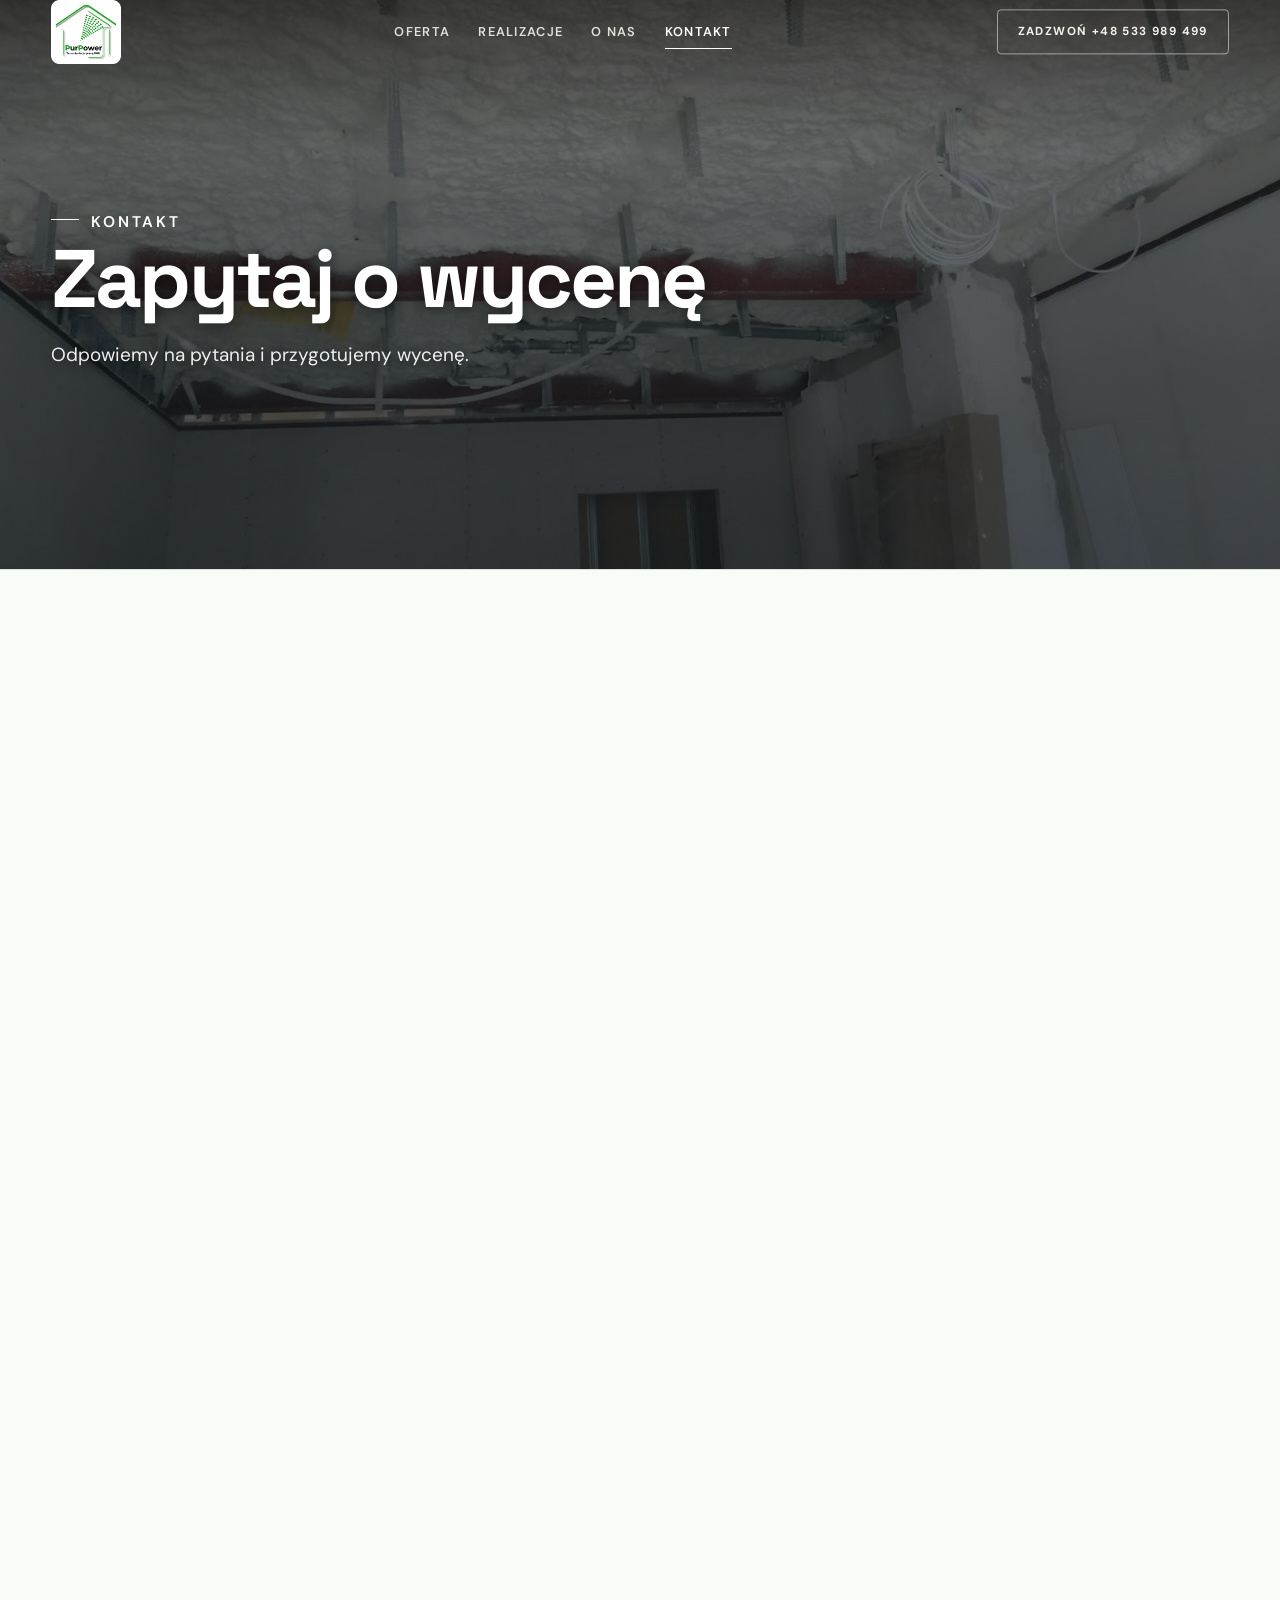
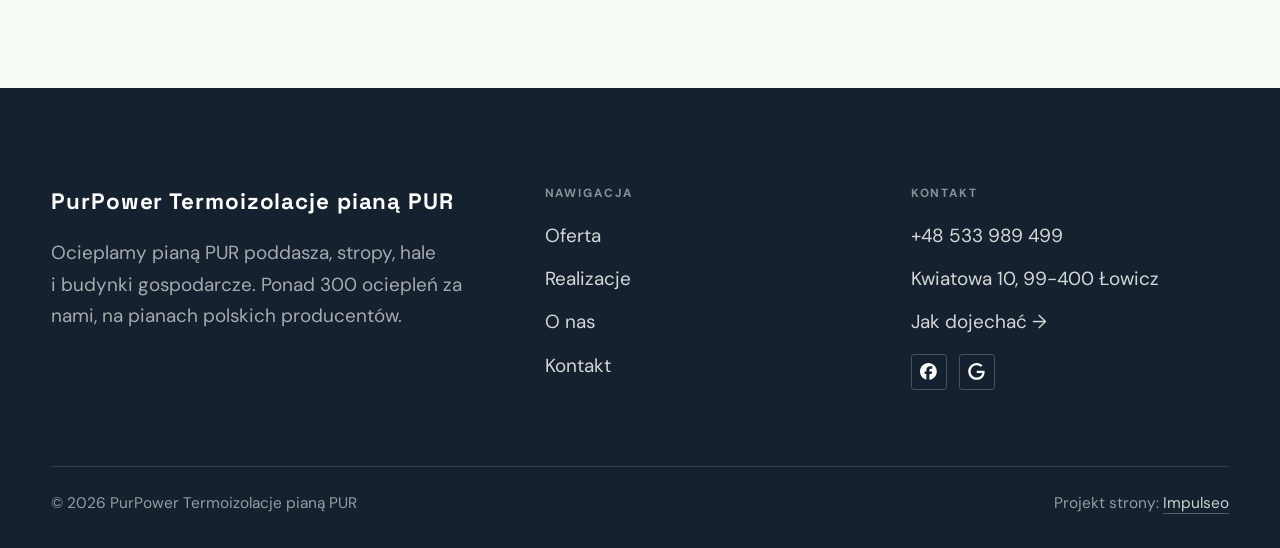
==== kontakt.html @ c9d55357 "Strona demo: purpower-termoizolacje-piana-pur" ====
<!DOCTYPE html>
<html lang="pl">
<head>
<meta charset="UTF-8">
<meta name="viewport" content="width=device-width, initial-scale=1.0">
<title>Kontakt - PurPower Termoizolacje pianą PUR</title>
<meta name="description" content="Kontakt PurPower Termoizolacje pianą PUR - Kwiatowa 10, 99-400 Łowicz">
<link rel="canonical" href="https://kris20032.github.io/purpower-termoizolacje-piana-pur/kontakt.html">
<meta name="robots" content="noindex, nofollow">
<meta property="og:type" content="website">
<meta property="og:locale" content="pl_PL">
<meta property="og:site_name" content="PurPower Termoizolacje pianą PUR">
<meta property="og:title" content="Kontakt - PurPower Termoizolacje pianą PUR">
<meta property="og:description" content="Kontakt PurPower Termoizolacje pianą PUR - Kwiatowa 10, 99-400 Łowicz">
<meta property="og:url" content="https://kris20032.github.io/purpower-termoizolacje-piana-pur/kontakt.html">
<meta property="og:image" content="https://kris20032.github.io/purpower-termoizolacje-piana-pur/img/og.jpg">
<meta property="og:image:width" content="1200">
<meta property="og:image:height" content="630">
<meta name="twitter:card" content="summary_large_image">
<link rel="preconnect" href="https://fonts.googleapis.com">
<link rel="preconnect" href="https://fonts.gstatic.com" crossorigin>
<link href="https://fonts.googleapis.com/css2?family=Space+Grotesk:wght@500;600;700&family=DM+Sans:opsz,wght@9..40,400;9..40,500;9..40,600&display=swap" rel="stylesheet">
<link rel="stylesheet" href="assets/styles.css?v=3cefeb31">
</head>
<body>

<header class="nav">
  <div class="wrap nav-inner">
    <a class="brand brand-has-logo" href="index.html"><img class="brand-logo" src="img/logo.png" alt="PurPower Termoizolacje pianą PUR" width="240" height="216" decoding="async"></a>
    <nav class="nav-links">
      <a href="oferta.html">Oferta</a>
      <a href="realizacje.html">Realizacje</a>
      <a href="o-nas.html">O nas</a>
      <a href="kontakt.html" class="active" aria-current="page">Kontakt</a>
      <a href="tel:+48533989499" class="btn btn-accent">Zadzwoń +48 533 989 499</a>
    </nav>
    <button class="nav-toggle" aria-label="Menu"><span></span><span></span><span></span></button>
  </div>
</header>

<main>
<section class="pagehead">
  <img src="img/g6.jpg" alt="PurPower Termoizolacje pianą PUR - Zapytaj o wycenę" width="1534" height="1128" decoding="async">
  <div class="wrap">
    <span class="eyebrow">Kontakt</span>
    <h1>Zapytaj o wycenę</h1>
    <p>Odpowiemy na pytania i przygotujemy wycenę.</p>
  </div>
</section>
<section>
  <div class="wrap contact-grid">
    <div class="reveal">
      <span class="eyebrow">Dane kontaktowe</span>
      <h2 style="margin:var(--space-4) 0 var(--space-6)">PurPower Termoizolacje pianą PUR</h2>
      <div class="info-list">
        <div class="info-row"><div class="ic"><svg class="ico-tel" width="16" height="16" viewBox="0 0 24 24" fill="none" aria-hidden="true"><path d="M6.6 10.8a15.5 15.5 0 0 0 6.6 6.6l2.2-2.2a1 1 0 0 1 1-.24 11.4 11.4 0 0 0 3.6.58 1 1 0 0 1 1 1V20a1 1 0 0 1-1 1A17 17 0 0 1 3 4a1 1 0 0 1 1-1h3.5a1 1 0 0 1 1 1c0 1.25.2 2.46.58 3.6a1 1 0 0 1-.25 1l-2.23 2.2Z" fill="currentColor"/></svg></div><div><div class="lbl">Telefon</div><a class="val" href="tel:+48533989499">+48 533 989 499</a></div></div>
        <div class="info-row"><div class="ic"><svg class="ico-pin" width="16" height="16" viewBox="0 0 24 24" fill="none" aria-hidden="true"><path d="M12 21s7-6.1 7-11.5A7 7 0 0 0 5 9.5C5 14.9 12 21 12 21Z" stroke="currentColor" stroke-width="1.6" fill="none"/><circle cx="12" cy="9.5" r="2.4" fill="currentColor"/></svg></div><div><div class="lbl">Adres</div><div class="val">Kwiatowa 10, 99-400 Łowicz</div></div></div>
      </div>
    </div>
    <div class="reveal">
      <div class="form">
        <h3 style="margin-bottom:var(--space-4)">Najszybciej telefonicznie</h3>
        <p class="muted" style="margin-bottom:var(--space-5)">Zadzwoń, opisz pomysł, a my powiemy, co i jak. Bez zobowiązań.</p>
        <a href="tel:+48533989499" class="btn btn-accent" style="justify-content:center">Zadzwoń: +48 533 989 499 <span class="arr">→</span></a>
      </div>
    </div>
  </div>
</section>
<section style="padding-top:0">
  <div class="wrap reveal">
    <iframe class="map" title="PurPower Termoizolacje pianą PUR - Łowicz" src="https://maps.google.com/maps?q=52.1201713%2C19.9426512&z=15&output=embed" loading="lazy" referrerpolicy="no-referrer-when-downgrade"></iframe>
  </div>
</section>
</main>

<footer>
  <div class="wrap">
    <div class="foot-grid">
      <div class="foot-brand">
        <div class="name">PurPower Termoizolacje pianą PUR</div>
        <p>Ocieplamy pianą PUR poddasza, stropy, hale i budynki gospodarcze. Ponad 300 ociepleń za nami, na pianach polskich producentów.</p>
      </div>
      <div class="foot-col">
        <h4>Nawigacja</h4>
        <a href="oferta.html">Oferta</a>
        <a href="realizacje.html">Realizacje</a>
        <a href="o-nas.html">O nas</a>
        <a href="kontakt.html">Kontakt</a>
      </div>
      <div class="foot-col">
        <h4>Kontakt</h4>
        <a href="tel:+48533989499">+48 533 989 499</a>
        <p>Kwiatowa 10, 99-400 Łowicz</p>
        <a href="https://maps.google.com/?cid=11678616191326609579&g_mp=Cidnb29nbGUubWFwcy5wbGFjZXMudjEuUGxhY2VzLlNlYXJjaFRleHQQAhgEIAA" target="_blank" rel="noopener">Jak dojechać →</a>
      <div class="foot-soc">
        <a class="soc" href="https://www.facebook.com/p/PurPower-Termoizolacje-pian%C4%85-PUR-61572513027092/" target="_blank" rel="noopener" aria-label="Facebook - PurPower Termoizolacje pianą PUR"><svg viewBox="0 0 24 24" aria-hidden="true" focusable="false"><path d="M9.101 23.691v-7.98H6.627v-3.667h2.474v-1.58c0-4.085 1.848-5.978 5.858-5.978.401 0 .955.042 1.468.103a8.68 8.68 0 0 1 1.141.195v3.325a8.623 8.623 0 0 0-.653-.036 26.805 26.805 0 0 0-.733-.009c-.707 0-1.259.096-1.675.309a1.686 1.686 0 0 0-.679.622c-.258.42-.374.995-.374 1.752v1.297h3.919l-.386 2.103-.287 1.564h-3.246v8.245C19.396 23.238 24 18.179 24 12.044c0-6.627-5.373-12-12-12s-12 5.373-12 12c0 5.628 3.874 10.35 9.101 11.647Z" fill="currentColor"/></svg></a>
        <a class="soc" href="https://maps.google.com/?cid=11678616191326609579&g_mp=Cidnb29nbGUubWFwcy5wbGFjZXMudjEuUGxhY2VzLlNlYXJjaFRleHQQAhgEIAA" target="_blank" rel="noopener" aria-label="Google - PurPower Termoizolacje pianą PUR"><svg viewBox="0 0 24 24" aria-hidden="true" focusable="false"><path d="M12.48 10.92v3.28h7.84c-.24 1.84-.853 3.187-1.787 4.133-1.147 1.147-2.933 2.4-6.053 2.4-4.827 0-8.6-3.893-8.6-8.72s3.773-8.72 8.6-8.72c2.6 0 4.507 1.027 5.907 2.347l2.307-2.307C18.747 1.44 16.133 0 12.48 0 5.867 0 .307 5.387.307 12s5.56 12 12.173 12c3.573 0 6.267-1.173 8.373-3.36 2.16-2.16 2.84-5.213 2.84-7.667 0-.76-.053-1.467-.173-2.053H12.48z" fill="currentColor"/></svg></a>
      </div>
      </div>
    </div>
    <div class="foot-bot">
      <span>© 2026 PurPower Termoizolacje pianą PUR</span>
      <span>Projekt strony: <a class="foot-credit" href="https://impulseo.pl" target="_blank" rel="noopener">Impulseo</a></span>
    </div>
  </div>
</footer>
<div class="sticky-call"><a class="sc-call" href="tel:+48533989499"><svg class="ico-tel" width="16" height="16" viewBox="0 0 24 24" fill="none" aria-hidden="true"><path d="M6.6 10.8a15.5 15.5 0 0 0 6.6 6.6l2.2-2.2a1 1 0 0 1 1-.24 11.4 11.4 0 0 0 3.6.58 1 1 0 0 1 1 1V20a1 1 0 0 1-1 1A17 17 0 0 1 3 4a1 1 0 0 1 1-1h3.5a1 1 0 0 1 1 1c0 1.25.2 2.46.58 3.6a1 1 0 0 1-.25 1l-2.23 2.2Z" fill="currentColor"/></svg> Zadzwoń</a><a class="sc-quote" href="kontakt.html">Zapytaj o wycenę</a></div>
<div class="demo-wazne" data-do="2026-11-04" data-cykl="3" hidden><svg class="dw-ico" width="13" height="13" viewBox="0 0 24 24" fill="none" aria-hidden="true"><circle cx="12" cy="12" r="8.6" stroke="currentColor" stroke-width="1.8"/><path d="M12 7.2V12l3.3 2" stroke="currentColor" stroke-width="1.8" stroke-linecap="round"/></svg><span class="dw-txt"></span></div>

<script src="assets/main.js"></script>
</body>
</html>
---- assets/styles.css ----
/* ============================================================
   STOLBASZ — premium, architektoniczny B2B fit-out
   Jasna paleta, zero brązu. System wg premium-web-craft.
   Projekt strony: Impulseo (impulseo.pl)
   ============================================================ */

:root{
  /* PALETA — jasna, architektoniczna, chłodna */
  --paper:#F4F6F8;          /* główne tło */
  --paper-2:#E7EBEF;        /* sekcje alternatywne (chłodny jasny szary) */
  --paper-3:#E7EBEF;        /* delikatne wypełnienia */
  --ink:#15212E;            /* tekst główny — chłodny grafit */
  --ink-soft:#243443;       /* nagłówki drugorzędne */
  --muted:#6B7785;          /* tekst poboczny */
  --line:rgba(21,33,46,.12);/* hairline */
  --accent:#E8A317;         /* stonowany petrol-slate — jedyny akcent */
  --accent-d:#C9870C;
  --accent-soft:rgba(232,163,23,.10);
  --dark:#15212E;           /* sekcje ciemne (stopka/CTA) */

  /* HOVER ZDJĘĆ — JEDEN standard dla całego silnika (decyzja K. 04.08.2026, artefakt z wariantami).
     AKTUALNE (K.+Szymon 09.08.2026, wybór z artefaktu 6 wariantów): zoom 1.05 przy 1.4s -
     przy tak długim czasie mocniejszy kadr NIE skacze, tylko „oddycha". Poprzedni standard
     (1.02 / .55s z 04.08) odbierany jako dynamiczny i szybki.
     Spoczynek lekko przygaszony, ale TYLKO tam, gdzie jest mysz (@media hover:hover) —
     na telefonie zdjęcia zostają w pełnej jasności. */
  --img-zoom:1.05;                   /* K.+Szymon 09.08: wariant F z artefaktu porównawczego */
  --img-rest:brightness(.95) saturate(.99);
  --img-hot:brightness(1.06) saturate(1.05);
  --img-dur:1.4s;                    /* K.+Szymon 09.08 (wariant F): powoli = elegancko */
  --img-ease:cubic-bezier(.16,.84,.44,1);  /* miękki ogon, efekt „oddychania" */

  /* ODSTĘPY — skala 4/8 */
  --space-1:4px; --space-2:8px; --space-3:12px; --space-4:16px; --space-5:24px;
  --space-6:32px; --space-7:48px; --space-8:64px; --space-9:96px; --space-10:128px;

  /* TYPOGRAFIA — fluid clamp() (skala podbita 16.07.2026: większe, czytelniejsze litery — uwaga Adama) */
  --text-sm:clamp(.9rem,.87rem + .12vw,1rem);
  --text-base:clamp(1.08rem,1.04rem + .18vw,1.2rem);
  --text-lg:clamp(1.24rem,1.15rem + .34vw,1.44rem);
  --text-h3:clamp(1.34rem,1.22rem + .55vw,1.66rem);
  --text-h2:clamp(2.1rem,1.66rem + 2.1vw,3.1rem);
  --text-h1:clamp(2.9rem,2.1rem + 4vw,5.1rem);

  /* PROMIENIE — architektoniczne, raczej ostre */
  --r-sm:3px; --r-md:6px; --r-lg:10px;

  /* RUCH */
  --ease:cubic-bezier(.25,.46,.45,.94); --dur:.24s;

  /* CIENIE — miękkie, warstwowe */
  --sh-sm:0 1px 2px rgba(16,24,32,.04), 0 2px 8px rgba(16,24,32,.05);
  --sh-md:0 2px 6px rgba(16,24,32,.05), 0 12px 28px -8px rgba(16,24,32,.12);
  --sh-lg:0 6px 14px rgba(16,24,32,.07), 0 26px 56px -18px rgba(16,24,32,.22);

  --hairline:1px solid var(--line);

  --font-display:'Space Grotesk','Inter',sans-serif;
  --font-body:'DM Sans','Inter',sans-serif;
}

*{box-sizing:border-box;margin:0;padding:0}
html{scroll-behavior:smooth}
body{
  font-family:var(--font-body);
  font-size:var(--text-base);
  line-height:1.65;
  color:var(--ink);
  background:var(--paper);
  -webkit-font-smoothing:antialiased;
  text-rendering:optimizeLegibility;
}
img{max-width:100%;height:auto;display:block}  /* height:auto = width/height z atrybutów trzyma proporcje (TOP#12) */
a{color:inherit;text-decoration:none}

.wrap{width:min(92%,1180px);margin-inline:auto}
section{padding-block:clamp(52px,6.5vw,96px)}

h1,h2,h3{font-family:var(--font-display);font-weight:700;line-height:1.08;letter-spacing:-.02em;color:var(--ink)}
h1{font-size:var(--text-h1);letter-spacing:-.035em}
h2{font-size:var(--text-h2);letter-spacing:-.025em}
h3{font-size:var(--text-h3)}
/* MIARA — długość wiersza. WCAG 2.2 SC 1.4.8: max 80 znaków; Butterick: 45–90.
   68ch daje realnie 72–78 znaków polskiego tekstu, czyli z zapasem pod granicą.
   Wcześniej limit miał TYLKO <p> — <li>, <blockquote> i <dd> nie miały żadnego,
   i to jedyny powód, dla którego 23 bloki na dwóch oddanych stronach jadą po
   83–106 znaków w wierszu (pomiar 07.08.2026, bramka `miara`).
   ⚠️ Listy i definicje ograniczamy TYLKO bez klasy: `ul`/`ol` z klasą to u nas
   układ (siatki kafli, menu), a nie tekst ciągły — tam miarę wyznacza układ. */
/* 60ch, nie 68ch (K. 10.08): po zmianie fontów na węższe kroje (DM Sans i spółka)
   w 68ch mieściło się ~90 znaków - bramka pikselowa słusznie zgłaszała przekroczenie
   granicy 80. Pomiar na żywej przeglądarce: 60ch = 90 znaków, 53ch = ~78 znaków, czyli normę WCAG 1.4.8. */
:root{ --miara:53ch }
p{max-width:min(100%,var(--miara))}
blockquote,
ul:not([class])>li, ol:not([class])>li,
dl:not([class])>dd{max-width:min(100%,var(--miara))}

/* ⚠️ Świadomie BEZ wyjątku `.tile p,.card p,.svc p{max-width:none}`, choć nasuwa się sam:
   te akapity BYŁY już ograniczone (stare `p{max-width:65ch}`), więc „wyjątek" nie odblokowałby
   niczego nowego — tylko ROZLUŹNIŁ stan sprzed zmiany na wszystkich demach naraz.
   `figcaption` żadna z reguł wyżej nie dotyczy, więc też nie potrzebuje zwolnienia. */

/* ŁAMANIE. `balance` wyrównuje długości wierszy w nagłówku, `pretty` pilnuje ostatniego
   wiersza akapitu, żeby nie został w nim jeden wyraz. Obsługiwane od Chrome 117 /
   Safari 17.5; starsze przeglądarki po prostu ignorują tę własność.
   `text-wrap:pretty` nie występowało dotąd ANI RAZ w silniku ani w repo klientów. */
h1,h2,h3,.lead,.lede{text-wrap:balance}
p,li,blockquote,dd{text-wrap:pretty}

.eyebrow{
  font-family:var(--font-body);
  font-size:var(--text-sm);
  font-weight:600;
  letter-spacing:.18em;
  text-transform:uppercase;
  color:var(--accent);
  display:inline-flex;align-items:center;gap:var(--space-3);
}
/* flex:none + margin-top = kreska trzyma się PIERWSZEJ linii. Wcześniej align-items:center
   centrowało ją względem całego bloku i przy zawinięciu (długi kicker typu
   „…WNĘTRZ · LESZNO · OD 2019") druga linia lądowała z brzydkim wcięciem. */
.eyebrow{align-items:flex-start}
.eyebrow>*,.eyebrow{text-wrap:balance}   /* dlugi kicker lamal sie na sierote typu samo „2019" w drugiej linii */
.eyebrow::before{content:"";width:28px;height:1px;background:var(--accent);display:inline-block;flex:none;margin-top:.62em}

.muted{color:var(--muted)}
.lead{font-size:var(--text-lg);line-height:1.55;color:var(--ink-soft);max-width:50ch}

/* ---------- BUTTONS ---------- */
.btn{
  display:inline-flex;align-items:center;gap:var(--space-2);
  font-weight:600;font-size:var(--text-sm);letter-spacing:.02em;
  padding:var(--space-4) var(--space-6);
  border-radius:var(--r-sm);
  transition:transform var(--dur) var(--ease),box-shadow var(--dur) var(--ease),background var(--dur) var(--ease);
  cursor:pointer;border:1px solid transparent;
}
.btn-accent{background:var(--accent);color:#fff;box-shadow:var(--sh-sm)}
.btn-accent:hover{background:var(--accent-d);transform:translateY(-2px);box-shadow:var(--sh-md)}
.btn-accent:active{transform:translateY(0);box-shadow:var(--sh-sm)}
.btn-ghost{background:transparent;color:var(--ink);border-color:var(--line)}
.btn-ghost:hover{border-color:var(--accent);color:var(--accent);transform:translateY(-2px)}
.btn-light{background:#fff;color:var(--ink);box-shadow:var(--sh-sm)}
.btn-light:hover{transform:translateY(-2px);box-shadow:var(--sh-md)}
.btn .arr{transition:transform var(--dur) var(--ease)}
.btn:hover .arr{transform:translateX(4px)}

/* ---------- NAV ---------- */
.nav{
  position:sticky;top:0;z-index:50;
  background:color-mix(in srgb,var(--paper) 88%,transparent);
  backdrop-filter:saturate(140%) blur(10px);
  border-bottom:var(--hairline);
}
.nav-inner{display:flex;align-items:center;justify-content:space-between;gap:var(--space-5);height:72px}
/* ANTY-NACHODZENIE (K. 05.08.2026): długa nazwa firmy + przycisk z pełnym numerem nie mieściły się w pasku
   i flex ściskał linki PONIŻEJ ich treści - "Kontakt" wchodził na ramkę "Zadzwoń +48 ...". Teraz ustępuje
   nazwa marki (skrót wielokropkiem), a menu i przycisk nigdy się nie kurczą ani nie zachodzą na siebie. */
.brand{display:flex;flex-direction:column;line-height:1;min-width:0;flex:0 1 auto}
.brand .name{font-family:var(--font-display);font-weight:800;font-size:1.35rem;letter-spacing:.04em;white-space:nowrap;overflow:hidden;text-overflow:ellipsis}
.brand .sub{font-size:.62rem;letter-spacing:.34em;text-transform:uppercase;color:var(--muted);margin-top:5px;white-space:nowrap;overflow:hidden;text-overflow:ellipsis}
.nav-links{display:flex;align-items:center;gap:var(--space-6);flex:0 0 auto}
.nav-links a{font-size:var(--text-sm);font-weight:500;color:var(--ink-soft);position:relative;padding-block:4px;white-space:nowrap;transition:color var(--dur) var(--ease)}
.nav-links a::after{content:"";position:absolute;left:0;bottom:0;width:0;height:1.5px;background:var(--accent);transition:width var(--dur) var(--ease)}
.nav-links a:hover,.nav-links a.active{color:var(--ink)}
.nav-links a:hover::after,.nav-links a.active::after{width:100%}
.nav-links .btn{padding:var(--space-2) var(--space-5)}
/* przyciski w nav: właściwy kolor (przebij .nav-links a) + bez podkreślenia */
.nav-links a.btn-accent{color:#fff}
.nav-links a.btn-ghost,.nav-links a.btn-light{color:var(--ink)}
/* CTA w pasku: NIE podkreślenie spod linków menu, ale ten sam przelatujący błysk,
   co na wszystkich innych przyciskach (zgłoszenie K. 13.08.2026 - „na hero jest efekt
   światła przechodzącego przez przycisk, na navbarze go nie ma, a mają być identyczne").
   Reguła `.nav-links a::after` jest silniejsza od `.btn::after`, więc trzeba jej
   geometrię wyzerować i wpisać połysk z nazwy - samo `display:none` gasiło efekt. */
.nav-links a.btn::after{
  display:block;content:"";position:absolute;inset:0;z-index:-1;pointer-events:none;
  width:auto;height:auto;border-radius:inherit;   /* kasuje geometrię podkreślenia (width:0;height:1.5px) */
  background:linear-gradient(100deg,transparent 32%,rgba(255,255,255,.20) 50%,transparent 68%);
  translate:-120% 0}
@media (prefers-reduced-motion:no-preference){
  .nav-links a.btn:hover::after{translate:120% 0;transition:translate .75s var(--mt-ease,cubic-bezier(.16,.84,.44,1))}
}
.nav-toggle{display:none;background:none;border:none;cursor:pointer;flex-direction:column;gap:5px;padding:8px}
.nav-toggle span{width:24px;height:2px;background:var(--ink);transition:var(--dur)}
/* Ciasny zakres MIĘDZY menu mobilnym a pełnym pulpitem: zbijamy odstępy i nazwę marki,
   żeby wszystko zmieściło się naturalnie, zanim w ogóle dojdzie do skracania wielokropkiem. */
@media(max-width:1280px) and (min-width:921px){
  .nav-links{gap:var(--space-4)}
  .nav-links .btn{padding:var(--space-2) var(--space-4)}
  .brand .name{font-size:1.15rem}
}

/* ---------- HERO (split) ---------- */
.hero{position:relative;overflow:hidden;border-bottom:var(--hairline)}
.hero-grid{display:grid;grid-template-columns:1.05fr .95fr;gap:clamp(24px,4vw,60px);align-items:center;
  padding-block:clamp(36px,4.5vw,64px)}
.hero-copy .eyebrow{margin-bottom:var(--space-5)}
.hero-copy h1{margin-bottom:var(--space-5)}
.hero-copy .lead{margin-bottom:var(--space-7)}
.hero-actions{display:flex;flex-wrap:wrap;gap:var(--space-4)}
.hero-art{position:relative;aspect-ratio:4/3;border-radius:var(--r-lg);overflow:hidden;box-shadow:var(--sh-lg)}
.hero-art img{width:100%;height:100%;object-fit:cover}
.hero-art::after{content:"";position:absolute;inset:0;background:linear-gradient(180deg,transparent 55%,rgba(18,24,28,.28))}
.hero-badge{position:absolute;left:var(--space-5);bottom:var(--space-5);z-index:2;
  background:rgba(252,252,251,.94);backdrop-filter:blur(4px);
  border-radius:var(--r-md);padding:var(--space-4) var(--space-5);box-shadow:var(--sh-md);max-width:78%}
.hero-badge strong{display:block;font-family:var(--font-display);font-size:1rem;letter-spacing:-.01em}
.hero-badge span{font-size:var(--text-sm);color:var(--muted)}

/* ---------- HERO duży / kinowy (strona główna) ---------- */
.hero-cine{position:relative;min-height:clamp(560px,82vh,840px);min-height:clamp(560px,82svh,840px);display:flex;align-items:center;overflow:hidden;border-bottom:var(--hairline)}
.hero-cine>img{position:absolute;inset:0;width:100%;height:100%;object-fit:cover;z-index:0}
.hero-cine::after{content:"";position:absolute;inset:0;z-index:1;
  background:linear-gradient(95deg,rgba(13,18,23,.86) 0%,rgba(13,18,23,.64) 32%,rgba(13,18,23,.24) 62%,rgba(13,18,23,.04) 100%)}
.hero-cine .wrap{position:relative;z-index:2;padding-block:var(--space-8)}
.hero-cine .hero-copy{max-width:660px}
.hero-cine .eyebrow{color:#fff;margin-bottom:var(--space-5)}
.hero-cine .eyebrow::before{background:#fff}
.hero-cine h1{color:#fff;margin-bottom:var(--space-5);font-size:clamp(2.9rem,2rem + 4.4vw,5.2rem);text-wrap:balance}
.hero-cine .lead{color:rgba(255,255,255,.92);max-width:48ch;margin-bottom:var(--space-7)}
.hero-cine .hero-actions{display:flex;flex-wrap:wrap;gap:var(--space-4)}
/* NISKIE OKNO (laptop z dokiem i paskami przeglądarki ma ~700-780 px wysokości widoku):
   H1 do 5.2rem + długi lead nie mieściły się i przyciski wypadały POD krawędź ekranu -
   klient widział stronę bez ani jednego CTA. Skalujemy w dół, zamiast przycinać treść. */
@media(min-width:821px) and (max-height:820px){
  .hero-cine{min-height:clamp(520px,94svh,780px)}
  .hero-cine .wrap{padding-block:var(--space-6)}
  .hero-cine h1{font-size:clamp(2.2rem,1.5rem + 2.6vw,3.6rem);margin-bottom:var(--space-4)}
  .hero-cine .eyebrow{margin-bottom:var(--space-4)}
  .hero-cine .lead{margin-bottom:var(--space-5);max-width:44ch}
}
@media(max-width:680px){
  .hero-cine{min-height:clamp(520px,76vh,640px);min-height:clamp(520px,76svh,640px);align-items:flex-end}
  .hero-cine::after{background:linear-gradient(0deg,rgba(13,18,23,.9) 6%,rgba(13,18,23,.45) 55%,rgba(13,18,23,.25) 100%)}
  .hero-cine .wrap{padding-bottom:var(--space-9)}
  /* TELEFON (~90% oglądających): lead potrafił zająć 8 linii i zepchnąć CTA poza pierwszy ekran.
     Zwężamy interlinię i skalę - treści nie ucinamy, bo to ona sprzedaje. */
  .hero-cine .lead{font-size:.98rem;line-height:1.5;margin-bottom:var(--space-5)}
  .hero-cine .eyebrow{font-size:.72rem;letter-spacing:.13em;margin-bottom:var(--space-4)}
  .hero-cine .eyebrow::before{width:20px}
  .hero-cine h1{margin-bottom:var(--space-4)}
}

/* full-bleed hero variant (podstrony) */
.pagehead{position:relative;min-height:46vh;min-height:46svh;display:flex;align-items:flex-end;overflow:hidden;border-bottom:var(--hairline)}
.pagehead img{position:absolute;inset:0;width:100%;height:100%;object-fit:cover}
/* 10.08.2026 (decyzja K.): mocniejsze przyciemnienie + cień pod tekstem. Bramka mierzyła na
   nagłówkach podstron 3,38-3,43:1 przy wymaganych 4,5 — jasne zdjęcie (hala, śnieg, niebo)
   podchodziło pod biały tekst. Zdjęcia klientów są różne, więc kontrast musi dawać WARSTWA,
   a nie szczęśliwy dobór kadru. */
.pagehead::after{content:"";position:absolute;inset:0;background:linear-gradient(180deg,rgba(18,24,28,.40),rgba(18,24,28,.76))}
.pagehead .wrap{position:relative;z-index:2;padding-block:var(--space-9);color:#fff}
.pagehead h1{color:#fff;max-width:18ch;text-shadow:0 2px 16px rgba(0,0,0,.55)}
.pagehead .eyebrow{color:#fff}
.pagehead .eyebrow::before{background:#fff}
.pagehead p{color:rgba(255,255,255,.92);margin-top:var(--space-4);max-width:54ch;text-shadow:0 1px 12px rgba(0,0,0,.5)}

/* ---------- STRIP (pasek skrótów / liczby) ---------- */
.strip{background:var(--dark);color:#fff}
/* PASEK HASEŁ — standard 04.08.2026 (decyzja K.): 5 haseł w JEDNYM rzędzie, tekst WYŚRODKOWANY,
   węższe marginesy boczne niż reszta strony (pasek ma iść szerzej), równe wysokości kolumn. */
.strip .wrap{width:min(96%,1440px);display:grid;grid-template-columns:repeat(5,1fr);
  gap:var(--space-5);padding-block:var(--space-7);align-items:stretch}
.strip .item .k{font-family:var(--font-display);font-size:clamp(1.05rem,.82rem + .85vw,1.55rem);
  font-weight:800;letter-spacing:-.02em;color:#fff;line-height:1.18;text-wrap:balance}
.strip .item .v{font-size:var(--text-sm);color:rgba(255,255,255,.66);margin-top:var(--space-2);line-height:1.4}
.strip .item{border-left:2px solid var(--accent);padding-inline:var(--space-4);
  text-align:center;display:flex;flex-direction:column;justify-content:center}
/* liczba kolumn = liczba haseł, żeby ostatnie nie zostawało samo w drugim rzędzie.
   Klasę n-N nadaje multipage.py; domyślnie (bez klasy) pasek jest 5-kolumnowy. */
.strip.n-2 .wrap{grid-template-columns:repeat(2,1fr)}
.strip.n-3 .wrap{grid-template-columns:repeat(3,1fr)}
.strip.n-4 .wrap{grid-template-columns:repeat(4,1fr);gap:var(--space-6)}
.strip.n-4 .item .k{font-size:clamp(1.3rem,1rem + 1.1vw,2rem)}
.strip.n-6 .wrap{grid-template-columns:repeat(6,1fr);gap:var(--space-4)}
.strip.n-6 .item .k{font-size:clamp(.98rem,.8rem + .7vw,1.35rem)}
/* równe łamanie: zamiast "długa linia + jedno słowo" obie linie zbliżonej długości */
.strip .item .k{text-wrap:balance}

/* ---------- SECTION HEAD ---------- */
.head{max-width:48rem;margin-bottom:var(--space-8)}
.head.center{margin-inline:auto;text-align:center}
.head .eyebrow{margin-bottom:var(--space-4)}
.head h2{margin-bottom:var(--space-4)}
.head p{color:var(--muted);font-size:var(--text-lg);line-height:1.55}
.head.center p{margin-inline:auto}

/* ---------- INTRO SPLIT ---------- */
.split{display:grid;grid-template-columns:.92fr 1.08fr;gap:clamp(28px,5vw,80px);align-items:center}
.split.rev{grid-template-columns:1.08fr .92fr}
.split.rev .split-art{order:-1}
.split-art{position:relative;aspect-ratio:5/4;border-radius:var(--r-lg);overflow:hidden;box-shadow:var(--sh-lg)}
.split-art img{width:100%;height:100%;object-fit:cover}
.split-copy h2{margin-bottom:var(--space-5)}
.split-copy p+p{margin-top:var(--space-4)}
.split-copy .btn{margin-top:var(--space-6)}

/* ---------- SERVICES (zakres) ---------- */
.svc-grid{display:grid;grid-template-columns:repeat(auto-fit,minmax(280px,1fr));gap:var(--space-5)}
.svc{background:#fff;border:var(--hairline);border-radius:var(--r-md);padding:var(--space-7) var(--space-6);
  transition:transform var(--dur) var(--ease),box-shadow var(--dur) var(--ease),border-color var(--dur) var(--ease);
  position:relative;overflow:hidden}
.svc::before{content:"";position:absolute;left:0;top:0;width:3px;height:0;background:var(--accent);transition:height var(--dur) var(--ease)}
.svc:hover{transform:translateY(-4px);box-shadow:var(--sh-md);border-color:transparent}
.svc:hover::before{height:100%}
.svc .ic{font-family:var(--font-display);font-size:.8rem;font-weight:700;letter-spacing:.12em;color:var(--accent);margin-bottom:var(--space-4)}
.svc h3{margin-bottom:var(--space-3);font-size:1.22rem}
.svc p{color:var(--muted);font-size:var(--text-base);line-height:1.6}

/* big detailed service rows */
.svc-row{display:grid;grid-template-columns:.8fr 1.2fr;gap:clamp(20px,4vw,60px);align-items:center;padding-block:var(--space-8)}
.svc-row+.svc-row{border-top:var(--hairline)}
.svc-row.rev{grid-template-columns:1.2fr .8fr}
/* Naprzemienny układ wierszy oferty: co drugi wiersz ma zdjęcie po PRAWEJ.
   Było `order:-1` — martwy kod, bo zdjęcie i tak jest pierwszym dzieckiem w HTML,
   więc wszystkie wiersze wyglądały identycznie (zdjęcie zawsze z lewej), a `rev`
   zmieniało tylko szerokość kolumn. Znalezione 29.07.2026 przy różnicowaniu kierunków
   animacji (pomiar pozycji: art.mid 390/502 przy row.mid 756 — zawsze lewa strona). */
.svc-row.rev .svc-row-art{order:2}
.svc-row-art{aspect-ratio:4/3;border-radius:var(--r-md);overflow:hidden;box-shadow:var(--sh-md)}
.svc-row-art img{width:100%;height:100%;object-fit:cover}
.svc-row h3{font-size:1.5rem;margin-bottom:var(--space-4)}
.svc-row .num{font-family:var(--font-display);font-size:.85rem;font-weight:700;letter-spacing:.14em;color:var(--accent);display:block;margin-bottom:var(--space-3)}
.svc-row ul{list-style:none;margin-top:var(--space-4);display:flex;flex-direction:column;gap:var(--space-2)}
.svc-row li{position:relative;padding-left:var(--space-5);color:var(--muted);font-size:var(--text-base)}
.svc-row li::before{content:"";position:absolute;left:0;top:.62em;width:8px;height:1px;background:var(--accent)}

/* ---------- GALLERY (realizacje) ---------- */
.gallery{display:grid;grid-template-columns:repeat(12,1fr);gap:var(--space-4);grid-auto-rows:200px}
/* GALERIA MASONRY — pionowe zdjęcia (portrety beauty/wellness) bez przycinania: kolumny, height auto */
.gallery-masonry{column-count:3;column-gap:var(--space-4)}
@media(max-width:900px){.gallery-masonry{column-count:2}}
@media(max-width:560px){.gallery-masonry{column-count:1}}
.gallery-masonry .m-tile{break-inside:avoid;margin:0 0 var(--space-4);padding:0;position:relative;overflow:hidden;border-radius:var(--r-md);border:1px solid var(--line)}
.gallery-masonry .m-tile img{width:100%;height:auto;display:block}
.gallery-masonry .m-tile .cap{position:absolute;left:0;right:0;bottom:0;padding:var(--space-4);color:#fff;background:linear-gradient(0deg,rgba(0,0,0,.55),transparent);font-size:var(--text-sm)}
.gallery-masonry .m-tile .cap small{display:block;font-weight:400;opacity:.78;letter-spacing:.04em;text-transform:uppercase;font-size:.66rem;margin-top:3px}
.tile{position:relative;overflow:hidden;border-radius:var(--r-md);box-shadow:var(--sh-sm);
  transition:transform var(--dur) var(--ease),box-shadow var(--dur) var(--ease)}
.tile img{width:100%;height:100%;object-fit:cover;
  transition:transform var(--img-dur) var(--img-ease),filter var(--img-dur) var(--img-ease)}
.tile:hover{box-shadow:var(--sh-md)}
.tile .cap{position:absolute;left:0;right:0;bottom:0;padding:var(--space-5) var(--space-4) var(--space-4);
  /* mocniejszy spad + cien pod tekstem: na JASNYCH zdjeciach klienta (biale fronty, sciany)
     slaby gradient dawal kontrast ~1.5:1 zamiast wymaganych 3.6:1 (bramka wygladu, 10.08.2026) */
  background:linear-gradient(transparent 10%,rgba(18,24,28,.55) 40%,rgba(18,24,28,.88) 68%,rgba(18,24,28,.99));color:#fff;
  text-shadow:0 1px 2px rgba(0,0,0,.85),0 2px 10px rgba(0,0,0,.55);
  font-size:var(--text-sm);font-weight:600;letter-spacing:.01em;
  opacity:0;transform:translateY(8px);transition:var(--dur) var(--ease)}
.tile:hover .cap{opacity:1;transform:translateY(0)}
.tile .cap small{display:block;font-weight:400;opacity:.78;letter-spacing:.04em;text-transform:uppercase;font-size:.66rem;margin-top:3px}
/* bento spans */
.t-wide{grid-column:span 6}
.t-tall{grid-column:span 6;grid-row:span 2}
.t-std{grid-column:span 6}
.t-third{grid-column:span 4}
.t-two3{grid-column:span 8}

/* ---------- TRUST / WIARYGODNOŚĆ ---------- */
.trust{background:var(--paper-2)}
.trust-grid{display:grid;grid-template-columns:repeat(auto-fit,minmax(240px,1fr));gap:var(--space-5);margin-top:var(--space-7)}
.trust-card{background:#fff;border-radius:var(--r-md);padding:var(--space-7) var(--space-6);box-shadow:var(--sh-sm);border-top:3px solid var(--accent)}
.trust-card .big{font-family:var(--font-display);font-size:clamp(1.8rem,1.3rem + 1.6vw,2.6rem);font-weight:800;letter-spacing:-.02em;color:var(--ink);line-height:1}
.trust-card h3{font-size:1.12rem;margin:var(--space-3) 0 var(--space-2)}
.trust-card p{color:var(--muted);font-size:var(--text-base);line-height:1.55}

/* ---------- CTA band ---------- */
.cta{background:var(--dark);color:#fff;position:relative;overflow:hidden}
/* telefon w CTA: na ciemnym tle biały (domyślnie), rodziny z JASNYM tłem CTA
   nadpisują to u siebie - wcześniej kolor siedział w stylu inline i wygrywał z rodziną. */
.cta .btn-ghost-cta{color:#fff;border-color:rgba(255,255,255,.3)}
.cta .wrap{display:grid;grid-template-columns:1.4fr .6fr;gap:var(--space-7);align-items:center;position:relative;z-index:2}
.cta h2{color:#fff;max-width:20ch}
.cta p{color:rgba(255,255,255,.74);margin-top:var(--space-4)}
.cta-actions{display:flex;flex-direction:column;gap:var(--space-3);align-items:flex-start}
.cta::before{content:"";position:absolute;right:-80px;top:-80px;width:360px;height:360px;border-radius:50%;
  background:radial-gradient(circle,var(--accent-soft),transparent 70%)}

/* ---------- CONTACT ---------- */
.contact-grid{display:grid;grid-template-columns:.85fr 1.15fr;gap:clamp(28px,4vw,56px);align-items:start}
.info-list{display:flex;flex-direction:column;gap:var(--space-2)}
.info-row{display:flex;gap:var(--space-4);align-items:flex-start;padding-block:var(--space-4);border-bottom:var(--hairline)}
.info-row .ic{flex:none;width:42px;height:42px;display:grid;place-items:center;border-radius:50%;
  background:var(--accent-soft);color:var(--accent);font-size:1.05rem}
.info-row .lbl{font-size:.72rem;letter-spacing:.14em;text-transform:uppercase;color:var(--muted)}
.info-row .val{font-weight:600;font-size:var(--text-base);margin-top:2px}
.info-row a.val:hover{color:var(--accent)}
.map{border:none;border-radius:var(--r-lg);box-shadow:var(--sh-md);width:100%;height:100%;min-height:380px;filter:grayscale(.2) contrast(1.02)}
.form{background:#fff;border:var(--hairline);border-radius:var(--r-lg);padding:clamp(24px,3vw,40px);box-shadow:var(--sh-sm)}
.form .fld{margin-bottom:var(--space-5)}
.form label{display:block;font-size:var(--text-sm);font-weight:600;margin-bottom:var(--space-2)}
.form input,.form textarea{width:100%;font-family:inherit;font-size:var(--text-base);color:var(--ink);
  padding:var(--space-4);border:var(--hairline);border-radius:var(--r-sm);background:var(--paper);transition:border-color var(--dur)}
.form input:focus,.form textarea:focus{outline:none;border-color:var(--accent);background:#fff}
.form textarea{resize:vertical;min-height:120px}
.form .note{font-size:var(--text-sm);color:var(--muted);margin-top:var(--space-3)}

/* ---------- FOOTER ---------- */
footer{background:var(--dark);color:#fff;padding-block:var(--space-9) var(--space-6)}
.foot-grid{display:grid;grid-template-columns:1.4fr 1fr 1fr;gap:var(--space-7);margin-bottom:var(--space-8)}
.foot-brand .name{font-family:var(--font-display);font-weight:800;font-size:1.4rem;letter-spacing:.04em}
.foot-brand p{color:rgba(255,255,255,.62);margin-top:var(--space-4);font-size:var(--text-base);max-width:38ch}
.foot-col h4{font-size:.74rem;letter-spacing:.16em;text-transform:uppercase;color:rgba(255,255,255,.5);margin-bottom:var(--space-4)}
.foot-col a,.foot-col p{display:block;color:rgba(255,255,255,.82);font-size:var(--text-base);margin-bottom:var(--space-3)}
.foot-col a:hover{color:#fff}
.foot-bot{border-top:1px solid rgba(255,255,255,.12);padding-top:var(--space-5);display:flex;justify-content:space-between;flex-wrap:wrap;gap:var(--space-3);
  font-size:var(--text-sm);color:rgba(255,255,255,.55)}
.foot-bot a:hover{color:#fff}
/* Podpis w stopce = klikalny link do impulseo.pl (31.07.2026). Ma być WIDOCZNIE klikalny,
   ale nie krzyczeć - stąd sam kolor jaśniejszy + delikatne podkreślenie na najeździe. */
.foot-bot a.foot-credit{color:rgba(255,255,255,.78);text-decoration:none;border-bottom:1px solid rgba(255,255,255,.28)}
.foot-bot a.foot-credit:hover{color:#fff;border-bottom-color:#fff}

/* ---------- REVEAL ---------- */
.reveal{opacity:0;transform:translateY(22px);transition:opacity .6s var(--ease),transform .6s var(--ease)}
.reveal.in{opacity:1;transform:none}

/* ---------- RESPONSIVE ---------- */
@media(max-width:920px){
  .hero-grid,.split,.split.rev,.svc-row,.svc-row.rev,.cta .wrap,.contact-grid,.foot-grid{grid-template-columns:1fr}
  .split.rev .split-art,.svc-row.rev .svc-row-art{order:0}
  .hero-art{aspect-ratio:16/10;max-height:420px}
  .strip .wrap,.strip.n-2 .wrap,.strip.n-3 .wrap,.strip.n-4 .wrap,.strip.n-6 .wrap{grid-template-columns:repeat(2,1fr);gap:var(--space-6)}
  .strip .item .k,.strip.n-6 .item .k{font-size:clamp(1.3rem,1.1rem + 1vw,2rem)}
  .gallery{grid-auto-rows:180px}
  .t-wide,.t-tall,.t-std,.t-third,.t-two3{grid-column:span 6}
  .t-tall{grid-row:span 1}
  .cta-actions{flex-direction:row;flex-wrap:wrap}
  .foot-grid{gap:var(--space-6)}
}
@media(max-width:680px){
  .nav-links{position:fixed;inset:72px 0 auto 0;background:var(--paper);flex-direction:column;align-items:stretch;
    gap:0;padding:var(--space-4) 6%;border-bottom:var(--hairline);box-shadow:var(--sh-md);
    transform:translateY(-120%);transition:transform var(--dur) var(--ease)}
  .nav-links.open{transform:translateY(0)}
  .nav-links a{padding-block:var(--space-4);border-bottom:var(--hairline)}
  .nav-links .btn{margin-top:var(--space-3);justify-content:center}
  .nav-toggle{display:flex}
  .strip .wrap,.strip.n-2 .wrap,.strip.n-3 .wrap,.strip.n-4 .wrap,.strip.n-6 .wrap{grid-template-columns:1fr}
  .gallery{grid-template-columns:repeat(6,1fr)}
  .foot-grid{grid-template-columns:1fr}
}
@media(prefers-reduced-motion:reduce){
  /* audyt 09.08 TOP#14: samo skrócenie duration przy animacji INFINITE = stroboskop
     (pętla .01ms miga ekranem); iteration-count:1 gasi pętlę naprawdę. Pseudoelementy
     też - tła hero (gastro/studio) animują ::before/img, blanket na * ich nie łapał. */
  *,*::before,*::after{animation-duration:.01ms!important;animation-iteration-count:1!important;animation-delay:0s!important;transition:none!important}
  .reveal{opacity:1!important;transform:none!important}
  html{scroll-behavior:auto}
}

/* ============================================================
   PREMIUM LAYER — destylat deep-researchu branż (anty-AI, spokój).
   Zmienne STOLBASZ (--accent/--ink/--paper/--line/--dark). Ruch ledwo
   zauważalny, krzywa cubic-bezier(.16,.84,.44,1); prefers-reduced-motion
   pokryte blanketem wyżej. Karty hairline zamiast cieni = #1 sygnał „nie-AI".
   ============================================================ */

/* więcej oddechu między sekcjami (liderzy: 110-130px) */
section{padding-block:clamp(64px,8vw,128px)}

/* 1) Aksamitny reveal — dłuższa, miękka krzywa zamiast „skoku" */
.reveal{transition:opacity .9s cubic-bezier(.16,.84,.44,1),transform .9s cubic-bezier(.16,.84,.44,1);will-change:opacity,transform}
/* stagger TYLKO w galerii (tam pozycja = porządek dzieci) */
.gallery .reveal:nth-child(2){transition-delay:.07s}
.gallery .reveal:nth-child(3){transition-delay:.14s}
.gallery .reveal:nth-child(4){transition-delay:.21s}
.gallery .reveal:nth-child(5){transition-delay:.28s}
.gallery .reveal:nth-child(6){transition-delay:.35s}

/* 2) Hero STATYCZNY na .hero-cine — Ken Burns CAŁKIEM WYŁĄCZONY 26.06 (3. zgłoszenie Szymona).
   GENEZA: animowanie scale na <img> hero z teksturami (cegły/framugi) re-samplinguje obraz
   klatka po klatce → na części ekranów drobne drganie/shimmer = „heroshot się trzęsie".
   translateY usunięto wcześniej, scale-only + will-change/GPU NIE wystarczyły do GWARANCJI gładkości.
   Krzysztof zażądał pewności („make sure, że błąd się nie pojawi") > efekt. Zero animacji = 0% drgania.
   Delikatny zoom zostaje TYLKO w pełnoekranowych hero gastro/studio (hg-bg/hs-bg — tło, inny
   mechanizm, chwalone, nigdy nie zgłaszane). NIE wracać do KB na .hero-cine bez realnego testu
   na sprzęcie klienta — to ryzyko regresji „trzęsienia”. */
/* BEZPIECZNY "wow" na hero = jednorazowy FADE-IN (opacity), nie zoom.
   opacity nie dotyka bitmapy → gładkie na KAŻDYM zdjęciu/ekranie/GPU, zero ryzyka migotania.
   Geometryczny ruch (scale/translate) na .hero-cine jest ZAKAZANY (bramka pilnuje). */
@keyframes heroFade{from{opacity:0}to{opacity:1}}
.hero-cine>img{transform:none;animation:heroFade 1.1s ease-out both}

/* 3) Akcentowy hairline pod nagłówkiem sekcji, który „rysuje się" przy wejściu */
.head h2{position:relative;padding-bottom:18px}
.head h2::after{content:"";position:absolute;left:0;bottom:0;height:1px;width:0;background:var(--accent);transition:width 1s cubic-bezier(.16,.84,.44,1) .15s}
.head.center h2::after{left:50%;transform:translateX(-50%)}
.head.reveal.in h2::after,.head.center.reveal.in h2::after{width:54px}

/* 4) Karty HAIRLINE zamiast cieni/zaokrągleń (najmocniejszy anty-AI detal) */
.svc{background:transparent;border:1px solid var(--line);border-radius:var(--r-sm);box-shadow:none}
.svc:hover{box-shadow:none;border-color:var(--accent);transform:translateY(-3px)}
.trust-card{background:transparent;box-shadow:none;border:1px solid var(--line);border-top:2px solid var(--accent);border-radius:var(--r-sm)}
.tile{box-shadow:none;border-radius:var(--r-sm)}
.tile:hover{box-shadow:none}

/* 5) Sticky-nav kondensuje się po przewinięciu (sygnał dopracowania) */
.nav{transition:box-shadow .4s ease,background .4s ease}
.nav.is-stuck{box-shadow:0 1px 0 var(--line),0 14px 30px -24px rgba(0,0,0,.45)}
.nav-inner{transition:height .35s var(--ease)}
.nav.is-stuck .nav-inner{height:60px}

/* 6) MANIFESTO — pełnoekranowy cytat-bohater (zastępuje generyczne „Dlaczego my") */
.manifesto{background:var(--paper-2);text-align:center}
.manifesto .wrap{max-width:60rem}
.manifesto p{font-family:var(--font-display);font-style:italic;font-size:clamp(1.6rem,1rem + 2.4vw,2.8rem);line-height:1.32;color:var(--ink-soft);margin-inline:auto;max-width:26ch;position:relative;padding-top:var(--space-8)}
.manifesto p::before{content:"";position:absolute;top:0;left:50%;transform:translateX(-50%);width:54px;height:1px;background:var(--accent)}
.manifesto p span{color:var(--accent);font-style:italic}

/* 7) GATEWAYS — 3 duże bramy-zdjęcia (zamiast paska menu usług) */
.gateways{display:grid;grid-template-columns:repeat(3,1fr);gap:var(--space-4)}
.gateway{position:relative;aspect-ratio:3/4;overflow:hidden;border-radius:var(--r-sm);display:block}
.gateway img{width:100%;height:100%;object-fit:cover;
  transition:transform var(--img-dur) var(--img-ease),filter var(--img-dur) var(--img-ease)}
.gateway::after{content:"";position:absolute;inset:0;background:linear-gradient(180deg,transparent 38%,rgba(18,24,28,.74))}
/* ===== HOVER ZDJĘĆ — jedno miejsce dla WSZYSTKICH kafli ze zdjęciem (K. 04.08.2026) ===== */
@media(hover:hover){
  .tile img,.gateway img,.m-tile img{filter:var(--img-rest)}
  .tile:hover img,
  .gateway:hover img,
  .m-tile:hover img{transform:scale(var(--img-zoom));filter:var(--img-hot)}
}
.m-tile img{transition:transform var(--img-dur) var(--img-ease),filter var(--img-dur) var(--img-ease)}
.gateway .g-ttl{position:absolute;left:0;right:0;bottom:0;z-index:2;padding:var(--space-6) var(--space-5);color:#fff;font-family:var(--font-display);font-size:1.45rem;letter-spacing:-.01em;line-height:1.15}
.gateway .g-ttl small{display:block;font-family:var(--font-body);font-size:var(--text-sm);font-weight:400;opacity:.82;letter-spacing:.03em;margin-top:5px}
@media(max-width:760px){.gateways{grid-template-columns:1fr}.gateway{aspect-ratio:16/10}}

/* 8) LOGO klienta w nagłówku (gdy podane --logo) */
/* 52px domyślnie (feedback Bartka 06.07.2026: 40px ginęło, uwaga padła 3x; ~56px sprawdzone na żywym demie anna-borowiec-makeup) */
.brand-logo{height:64px;width:auto;max-width:300px;object-fit:contain;display:block}
.nav.is-stuck .brand-logo{height:52px}
@media(max-width:680px){.brand-logo{height:46px;max-width:210px}}


/* === RWD: nagłówki na wąskich ekranach (dodane 17.07.2026 razem z fixem clamp) ===
   Po przywróceniu działania clamp() dolna granica --text-h1 (2.9rem) rozpychała
   dokument przy długich polskich słowach na telefonach. Tu ją zjeżdżamy. */
@media (max-width:560px){
  :root{
    --text-h1:clamp(1.9rem, 1.15rem + 4.4vw, 2.7rem);
    --text-h2:clamp(1.5rem, 1rem + 3vw, 2.1rem);
  }
  .hero-cine h1{font-size:clamp(1.9rem, 1.15rem + 4.4vw, 2.7rem)}
  h1,h2{overflow-wrap:break-word}
}

/* GODZINY (godziny_grid z briefu) — dzień po lewej, godziny po prawej. Wcześniej BRAK stylu
   powodował sklejenie "Poniedziałek-Piątek8:00-20:00" (dodane 2026-07-21). Neutralne dla dem bez grafiku. */
.godz{display:flex;flex-direction:column;gap:2px;max-width:440px;margin-top:8px}
.godz-row{display:flex;justify-content:space-between;align-items:baseline;gap:24px;padding:10px 0;border-bottom:1px solid var(--line)}
.godz-row:last-child{border-bottom:0}
.godz-row b{font-weight:600;color:var(--ink)}
.godz-row span{color:var(--muted);white-space:nowrap}

/* === FAQ (lekcja 08.08.2026) ===
   Sekcja faq_klinika() trafia NIE tylko do rodziny „klinika" (multipage.py: także układ FACHOWCY),
   a style leżały wyłącznie w families/klinika.css — u hydraulika/dekarza FAQ renderowało się jako
   goła lista <details> z domyślnym trójkącikiem przeglądarki (wpadka: demo Instalatorstwo Gała).
   Dlatego baza. Rodzina może to nadpisać na wierzchu. */
.faq-list{max-width:48rem;margin:var(--space-8) auto 0;display:flex;flex-direction:column;gap:var(--space-3)}
.faq-item{border:1px solid var(--line);border-radius:var(--r-md);background:var(--paper);padding:var(--space-4) var(--space-5)}
.faq-item summary{font-family:var(--font-display);font-weight:600;color:var(--ink);cursor:pointer;list-style:none;display:flex;justify-content:space-between;gap:1rem}
.faq-item summary::-webkit-details-marker{display:none}
.faq-item summary::after{content:"+";color:var(--accent-d);font-weight:700;font-size:1.2rem;line-height:1}
.faq-item[open] summary::after{content:"-"}
.faq-item p{color:var(--ink-soft);font-size:var(--text-base);line-height:1.6;margin:var(--space-3) 0 0}

/* === LICZBA OPINII PRZY SEKCJI OPINII (08.08.2026, wzorzec irismeble.pl, decyzja K.) ===
   Trzy cytaty bez kontekstu czyta się jak „firma ma trzy opinie". Ta linijka mówi wprost,
   ile ich jest naprawdę - dane i tak przychodzą z reconu i szły dotąd wyłącznie do hero.
   Baza, nie rodzina: sekcja opinii renderuje się we WSZYSTKICH układach, a style opinii
   leżą per rodzina - bez tego u części rodzin linijka byłaby gołym tekstem (ta sama pułapka
   co z FAQ wyżej). Rodzina może nadpisać na wierzchu. */
.op-meta{
  text-align:center;margin:calc(var(--space-3) * -1) 0 var(--space-6);
  color:var(--muted);font-size:var(--text-base);letter-spacing:.01em;
}
.op-meta .ico-star{color:var(--accent-d);margin-right:2px}

/* --- licznik ważności DEMA (pomysł K. 09.08) - tylko wersje pokazowe --- */
.demo-wazne{position:fixed;top:calc(var(--nav-h, 64px) + 14px);right:14px;z-index:95;
  display:inline-flex;align-items:center;gap:.45em;
  background:rgba(21,25,28,.82);color:#fff;font-size:.72rem;font-weight:600;letter-spacing:.01em;
  padding:.42em .8em .42em .62em;border-radius:999px;backdrop-filter:saturate(140%) blur(8px);
  border:1px solid rgba(255,255,255,.14);box-shadow:0 10px 24px -14px rgba(0,0,0,.6);
  pointer-events:none;
  /* NIE pokazuje się przy wejściu (K. 09.08) - wjeżdża dopiero po zejściu z hero */
  opacity:0;transform:translateY(-10px);
  transition:opacity .7s var(--ease),transform .7s var(--ease)}
.demo-wazne.is-on{opacity:1;transform:none}
.demo-wazne .dw-ico{flex:none;opacity:.85}
.demo-wazne b{font-weight:700;font-variant-numeric:tabular-nums;color:#FFD9A3}
.demo-wazne .dw-zeg{font-variant-numeric:tabular-nums;font-feature-settings:"tnum";
  opacity:.72;margin-left:.15em;letter-spacing:.01em}
.demo-wazne.is-pilne{background:rgba(150,32,28,.9);border-color:rgba(255,255,255,.2)}
.demo-wazne .dw-pilne{color:#FFE0DE}
@media(max-width:820px){.demo-wazne{top:auto;bottom:70px;right:10px}}

/* --- pasek mini-opinii pod hero (audyt 09.08 TOP#27) - tylko przy realnych recenzjach --- */
.opinie-mini{padding-block:0;border-bottom:var(--hairline)}
.opinie-mini .om-row{display:grid;grid-template-columns:repeat(3,1fr);gap:var(--space-6);padding-block:var(--space-5)}
.opinie-mini .om-item blockquote{font-size:var(--text-sm);color:var(--ink-soft);line-height:1.5;margin:0}
.opinie-mini .om-autor{display:block;margin-top:var(--space-2);font-size:.78rem;font-weight:600;color:var(--muted);letter-spacing:.04em}
@media(max-width:820px){.opinie-mini .om-row{grid-template-columns:1fr;gap:var(--space-4)}
  .opinie-mini .om-item:nth-child(n+3){display:none}}

/* --- AKCENT-TEKST (audyt 09.08 TOP#11/12, decyzja K.) ---------------------------
   Kolor firmowy jest jasny, dopóki nie musi być literą. --accent zostaje żywy
   (kreski, przyciski, pasek haseł); litera akcentowa na JASNYM tle bierze
   --accent-text (dokleja palette_auto; domyślnie accent-d). Tylko color -
   border/background/pseudo zostają żywe. Ciemna sekcja CTA = wyjątek. */
:root{--accent-text:var(--accent-d)}
.eyebrow, .svc .ic, .svc-row .num, .info-row .ic, .info-row a.val:hover,
.manifesto p span, .faq-item summary::after, .op-meta .ico-star, .op-star,
.fu-cta, .obszar-list li:hover, .btn-ghost:hover, .nav.nav-solid .brand .sub,
.proces-os .pc-cur, .os-on .proces-os .proces-line > li.os-done .pno { color:var(--accent-text) }
.cta .eyebrow { color:var(--accent) }

/* --- dostępność (audyt 09.08 TOP#23, podzbiór bezpieczny) --- */
html{scroll-padding-top:84px}                       /* kotwice nie chowają się pod sticky-nav */
:focus-visible{outline:2px solid var(--accent-text);outline-offset:2px}  /* widoczny fokus tylko z klawiatury */
main{display:block}

/* --- kafelek „Zobacz opinie w Google" (K. 09.08) - znak marki zamiast gołego linku --- */
.op-meta{text-align:center;max-width:none;margin-inline:auto}
.op-google{display:inline-flex;align-items:center;gap:.6em;
  padding:.62em 1.15em;border:1px solid var(--line);border-radius:999px;
  background:var(--paper);color:var(--ink);font-size:var(--text-sm);font-weight:600;
  transition:border-color var(--dur) var(--ease),box-shadow var(--dur) var(--ease),transform var(--dur) var(--ease)}
.op-google .op-g-ico{flex:none}                        /* oficjalny 4-kolorowy znak Google */
.op-google .arr{transition:transform var(--dur) var(--ease)}
.op-google:hover{border-color:var(--accent);box-shadow:var(--sh-sm);transform:translateY(-1px)}
.op-google:hover .arr{transform:translateX(3px)}

/* ============================================================
   HOVER KART I KAFLI - JEDEN STANDARD DLA WSZYSTKICH RODZIN (K. 10.08:
   „każde demo ma wyglądać tak premium"). Wcześniej premium-hover miała tylko
   rodzina fachowców (.fu-row), reszta rodzin renderowała karty bez reakcji.
   Zasada ta sama: reakcja NATYCHMIAST (0s), gaśnięcie łagodne; ledwie widoczne
   tło, kreska akcentu z lewej, strzałka rusza. Zero cieni-poduszek.
   ⛔ Świadomie POMIJAMY kafle ze zdjęciem (.tile/.gateway/.m-tile) - tam działa
   już zoom 1.05/1.4s i dokładanie ramek by go zabiło.
   ============================================================ */
.card, .svc, .gateway-txt, .menu-cat, .prod-card, .pak-card, .faq-item, .obj-tile{
  position:relative;transition:background .22s ease-out,border-color .22s ease-out}
.card::before, .menu-cat::before, .prod-card::before, .pak-card::before{
  content:"";position:absolute;left:0;top:0;bottom:0;width:3px;background:var(--accent);
  transform:scaleY(0);transform-origin:top;transition:transform .09s ease-out;border-radius:2px}
@media(hover:hover){
  .card:hover, .svc:hover, .menu-cat:hover, .prod-card:hover, .pak-card:hover{
    background:color-mix(in srgb,var(--accent) 9%,transparent);
    border-color:color-mix(in srgb,var(--accent) 45%,var(--line));
    transition-duration:0s}
  .card:hover::before, .menu-cat:hover::before,
  .prod-card:hover::before, .pak-card:hover::before{transform:scaleY(1)}
  .card:hover .arr, .svc:hover .arr, .menu-cat:hover .arr{transform:translateX(.3rem)}
}
.card .arr, .svc .arr, .menu-cat .arr{display:inline-block;transition:transform .1s ease-out}

/* ============================================================
   PLAKIETKA OPINII GOOGLE (K. 13.08.2026, wzór od Marcelego)
   Jedna forma we WSZYSTKICH układach hero (hg/hk/hs/ha/hd/tb/kt) zamiast
   gołego tekstu „★ Ocena 4,4 w Google · 7 opinii". Cudza ocena to najmocniejszy
   dowód zaufania na stronie - ma wyglądać jak odznaka, nie jak podpis.
   Tło i obwódka liczone z KOLORU TEKSTU, więc ta sama plakietka działa na
   ciemnym zdjęciu (biały napis → jasna mgiełka) i na jasnej sekcji (ciemny
   napis → delikatny szary). Zero osobnych wariantów do utrzymania.
   ============================================================ */
.g-badge{
  display:inline-flex;align-items:center;gap:.62em;
  padding:.52em 1em;border-radius:999px;
  background:color-mix(in srgb,currentColor 8%,transparent);
  border:1px solid color-mix(in srgb,currentColor 20%,transparent);
  -webkit-backdrop-filter:blur(6px);backdrop-filter:blur(6px);
  font-size:.98rem;line-height:1;font-weight:500;letter-spacing:.01em;
  white-space:nowrap;vertical-align:middle;max-width:100%}
.g-badge .gb-ico,.g-badge .gb-stars{flex:none}
.g-badge .gb-ocena{font-weight:700;font-size:1.08em;letter-spacing:.01em}
.g-badge .gb-txt{opacity:.92}
@media(max-width:560px){
  .g-badge{gap:.45em;padding:.45em .8em;font-size:.86rem}
  .g-badge .gb-stars{width:62px;height:12.4px}
  .g-badge .gb-ico{width:16px;height:16px}
}

/* === rodzina: fachowcy === */
/* ============================================================
   RODZINA: FACHOWCY (hydraulik/elektryk/remont/brukarstwo/ogrodzenia)
   Doklejane NA WIERZCH base.css. Dziedziczy paletę/fonty skórki (trade/elektryk).
   Filozofia: telefon-bohater + zaufanie + „bezpłatna wycena". Spokój, nie krzyk.
   (count-up i podwójny iframe mapy świadomie pominięte - krytyka blueprintu.)
   ============================================================ */

/* --- PROCES - oś „jak pracujemy" (podpis rodziny, czego nie ma w meblach) --- */
.proces{background:var(--paper-2)}
.proces-line{list-style:none;display:grid;grid-template-columns:repeat(4,1fr);gap:var(--space-5);position:relative;margin:0;padding:0}
.proces-line li{position:relative;padding-top:var(--space-7)}
.proces-line li::before{content:"";position:absolute;top:14px;left:0;right:0;height:1px;background:var(--line)}
.proces-line li:last-child::before{right:50%}
.proces-line li:first-child::before{left:50%}
.proces-line li::after{content:"";position:absolute;top:9px;left:calc(50% - 6px);width:11px;height:11px;border-radius:50%;background:var(--accent);box-shadow:0 0 0 4px var(--paper-2)}
.proces-line .pno{font-family:var(--font-display);font-weight:800;font-size:1.5rem;color:var(--accent);letter-spacing:-.02em;display:block;margin-bottom:var(--space-3);text-align:center}
.proces-line h3{font-size:1.1rem;margin-bottom:var(--space-2);text-align:center}
.proces-line p{color:var(--muted);font-size:var(--text-sm);line-height:1.5;text-align:center;max-width:26ch;margin-inline:auto}
@media(max-width:820px){
  .proces-line{grid-template-columns:1fr;gap:0}
  .proces-line li{padding:var(--space-5) 0 var(--space-5) var(--space-7)}
  .proces-line li::before{left:5px;right:auto;top:0;bottom:0;width:1px;height:auto}
  .proces-line li:first-child::before,.proces-line li:last-child::before{left:5px;right:auto}
  .proces-line li::after{top:var(--space-6);left:0}
  .proces-line .pno,.proces-line h3,.proces-line p{text-align:left;margin-inline:0}
}

/* --- OBSZAR DZIAŁANIA - lokalność (chipy z REALNEGO miasta, bez drugiego iframe) --- */
.obszar .head{text-align:center;margin-inline:auto}
.obszar .head .eyebrow{justify-content:center}
.obszar-list{list-style:none;display:flex;flex-wrap:wrap;justify-content:center;gap:var(--space-3);margin:0;padding:0;max-width:60rem;margin-inline:auto}
.obszar-list li{border:1px solid var(--line);border-radius:999px;padding:var(--space-2) var(--space-5);
  font-size:var(--text-sm);font-weight:600;color:var(--ink-soft);transition:border-color .24s var(--ease),color .24s var(--ease)}
.obszar-list li:hover{border-color:var(--accent);color:var(--accent)}
.obszar-list li.is-home{background:var(--accent);border-color:var(--accent);color:#fff}

/* --- STICKY-CALL - dolny pasek mobile (najważniejszy konwerter tej rodziny) --- */
.sticky-call{display:none}
@media(max-width:820px){
  .sticky-call{display:grid;grid-template-columns:1fr 1fr;gap:1px;position:fixed;left:0;right:0;bottom:0;z-index:90;
    background:var(--line);box-shadow:0 -6px 20px -10px rgba(0,0,0,.4);padding-bottom:env(safe-area-inset-bottom,0px);transition:transform .25s ease,opacity .25s ease}
  .sticky-call.schowany{transform:translateY(110%);opacity:0;pointer-events:none}
  .sticky-call a{padding:15px 8px;text-align:center;font-weight:700;font-size:.95rem;letter-spacing:.01em}
  .sc-call{background:var(--accent);color:#fff}
  .sc-quote{background:var(--paper);color:var(--ink)}
  body{padding-bottom:calc(64px + env(safe-area-inset-bottom,0px))}
}

/* --- Blok „Awaria? Dzwoń” (opcjonalny, hydraulik/elektryk) --- */
.awaria{background:var(--dark);color:#fff}
.awaria .wrap{display:flex;flex-wrap:wrap;align-items:center;justify-content:space-between;gap:var(--space-5);padding-block:var(--space-7)}
.awaria h3{color:#fff;font-size:clamp(1.3rem,1rem + 1.2vw,1.8rem)}
.awaria p{color:rgba(255,255,255,.72);margin-top:var(--space-2)}
.awaria .btn-accent{white-space:nowrap}

/* === CERTYFIKATY / CZYM PRACUJEMY (gated: renderuje sie tylko gdy brief poda certy/marki/gwarancja) - mocny lever dla dekarzy === */
.auto-marki .marki-list{display:flex;flex-wrap:wrap;justify-content:center;gap:clamp(.8rem,2.5vw,1.6rem);list-style:none;margin:var(--space-7) 0 0;padding:0}
.auto-marki .marki-list li{font-family:var(--font-display);text-transform:uppercase;letter-spacing:.12em;font-weight:600;
  font-size:clamp(.82rem,1.5vw,1rem);color:var(--ink-soft);padding:.5rem 1rem;border:1px solid var(--line);border-radius:var(--r-sm)}
.marki-gwar{text-align:center;color:var(--muted);font-size:var(--text-sm);margin-top:var(--space-6)}

/* ============================================================
   FAZA 3 - OSOBNY UKŁAD FACHOWCY (research wf_e4ed63db + krytyka z policzonym WCAG). Doklejane na wierzch.
   Tożsamość: ZAUFANIE + DUŻY TELEFON + DOWÓD. Dwublok hero (zdjęcie | lity panel), bezpośrednio, solidnie.
   ============================================================ */

/* --- P0 KONTRAST: bursztyn jako TEKST na jasnym = 2.0 FAIL (policzone). Naprawy (bursztyn->ciemny tekst / ink). --- */
.btn-accent{color:#14171c}                                  /* bursztyn + ciemny tekst = 8.28 PASS */
.sticky-call .sc-call{color:#14171c}                        /* sticky bursztyn + ciemny tekst */
.obszar-list li.is-home{background:var(--ink);border-color:var(--ink);color:#fff}  /* było bursztyn+biel 2.17 -> ink+biel 16.29 */
.proces-line .pno{color:var(--ink-soft)}                    /* numery procesu: było bursztyn 2.0 -> ink-soft (czytelne); kropka osi zostaje bursztyn (grafika) */

/* --- Ikona telefonu (uzywana w hero hf-phone-num; nav styluje silnik NAV NOBU) --- */
.ico-tel{vertical-align:-2px;margin-right:.3em}

/* === HERO FACHOWCY — WARIANT A „PEŁNY EKRAN" (wybór K. 27.07.2026; zastąpił dwublok 46%/54%).
   Powód zmiany: stary dwublok nie dobijał do końca ekranu (zostawał pusty pas nad promise-bar),
   zdjęcie było ucięte w wąski pasek, a dowód (ocena/gwarancja) siedział dopiero niżej w trust-bar.
   Teraz: zdjęcie na pełny ekran + gradient od lewej (tekst czytelny NIE przez wycięty panel,
   tylko przez policzony overlay), gigant-telefon, dowód w pierwszym ekranie.
   Zdjęcie zostaje PIERWSZYM dzieckiem sekcji (blur-guard + mobilny fallback). STATYCZNE, bez Ken Burns.
   Poprzednia wersja: fachowcy.css.bak-20260727-201952-przed-heroA === */
.hero-fach{position:relative;isolation:isolate;display:flex;align-items:center;
  min-height:clamp(560px,92vh,900px);min-height:clamp(560px,92svh,900px)}
.hf-photo{position:absolute;inset:0;width:100%;height:100%;object-fit:cover;display:block;
  background:var(--dark);z-index:-2}                          /* EAGER, bez animacji (zero janku) */
/* Gradient trzyma ciemno DO ~62% szerokości, bo dotąd sięga najdłuższa linia tekstu (.hf-inner 46rem).
   Wcześniejsza wersja jaśniała już od 34% i końcówki linii lądowały na jasnym tle. */
/* 08.08.2026 (lekcja 2026-08-08-010, K.: „czemu hero jest takie ciemne?"): zasłona rozjaśniona.
   Poprzednio 0.95→0.26 przykrywało CAŁY kadr i zdjęcie było ledwo widoczne — a lekcja 2026-08-06-004
   mówi wprost: „nigdy pełne przyciemnienie zdjęcia, zabija kadr". Teraz ciemno tylko POD TEKSTEM
   (lewa część, gdzie stoi .hf-inner), prawa strona prawie odsłonięta. Czytelność napisów dokłada
   text-shadow niżej — cień zamiast koca na całym zdjęciu. */
.hero-fach::after{content:"";position:absolute;inset:0;z-index:-1;
  background:linear-gradient(102deg,rgba(14,17,21,.86) 0%,rgba(14,17,21,.78) 30%,rgba(14,17,21,.52) 55%,rgba(14,17,21,.2) 78%,rgba(14,17,21,.06) 100%)}
/* Cień pod napisami hero — pozwala trzymać zasłonę lekką, a tekst nadal czytelny na jaśniejszym kadrze. */
.hf-kicker,.hf-title,.hf-lead,.hf-phone,.hf-trust{text-shadow:0 1px 2px rgba(0,0,0,.55),0 2px 12px rgba(0,0,0,.35)}
.hf-panel{width:min(92%,1180px);margin-inline:auto;color:#fff;   /* ta sama miara co .wrap w base.css */
  padding:clamp(6.5rem,13vh,9rem) 0 clamp(2.6rem,6vh,3.6rem)}
.hf-inner{max-width:46rem}
/* Akcent SKÓRKI rozjaśniony do czytelności na ciemnym tle. NIE hardkodować bursztynu:
   każda skórka ma swój akcent (elektryk=niebieski, dach=czerwony...), a stały kolor rozjeżdżał
   się z przyciskami. Pierwsza deklaracja = fallback dla przeglądarek bez color-mix.
   Dwa poziomy, bo WCAG stawia różne progi: --accent-lit dla MAŁEGO tekstu (kicker, próg 4.5:1;
   62% daje 7.5 na tle hero), --accent-strong dla DUŻEGO (akcent w H1, próg 3:1; 74% daje 6.1
   i jest wyraźnie widoczny - przy 62% ginął i wyglądał po prostu na biały). Policzone, nie na oko. */
.hero-fach{--accent-lit:rgba(255,255,255,.92);--accent-strong:rgba(255,255,255,.96)}
@supports (color:color-mix(in srgb,red,#fff)){
  .hero-fach{--accent-lit:color-mix(in srgb,var(--accent) 62%,#fff);
             --accent-strong:color-mix(in srgb,var(--accent) 74%,#fff)}
}
.hf-kicker{font-family:var(--font-display);font-weight:700;text-transform:uppercase;letter-spacing:.2em;
  font-size:clamp(.74rem,1.4vw,.88rem);color:var(--accent-lit);display:flex;align-items:center;gap:.8rem}
.hf-kicker::before{content:"";width:34px;height:2px;background:var(--accent-lit);flex:none}
.hf-title{color:#fff;font-family:var(--font-display);font-weight:800;line-height:1.02;letter-spacing:-.022em;
  font-size:clamp(2.3rem,1.6rem + 3.2vw,4.3rem);margin:var(--space-4) 0 var(--space-4);text-wrap:balance}
.hf-title em{font-style:normal;color:var(--accent-strong)}        /* druga część H1 = akcent skórki, rozjaśniony */
.hf-lead{color:rgba(255,255,255,.86);font-size:clamp(1rem,.96rem + .3vw,1.18rem);line-height:1.6;max-width:38rem}
.hf-phone{display:inline-flex;flex-direction:column;gap:.2rem;margin:var(--space-6) 0 var(--space-5);width:fit-content}
.hf-phone-lab{font-size:.74rem;text-transform:uppercase;letter-spacing:.18em;color:rgba(255,255,255,.62);font-weight:600}
.hf-phone-num{font-family:var(--font-display);font-weight:800;color:#fff;font-variant-numeric:tabular-nums;white-space:nowrap;
  font-size:clamp(2rem,1.5rem + 2.4vw,3.05rem);line-height:1;display:inline-flex;align-items:center}
.hf-phone-num .ico-tel{width:.7em;height:.7em;color:var(--accent);margin-right:.35em}   /* ikona bursztyn, cyfry białe */
.hf-phone:hover .hf-phone-num{color:var(--accent-lit)}
.hf-actions{display:flex;flex-wrap:wrap;gap:var(--space-3)}
.hf-ghost{color:#fff;border-color:rgba(255,255,255,.5)}
.hf-trust{margin-top:var(--space-6);padding-top:var(--space-4);border-top:1px solid rgba(255,255,255,.18);
  color:rgba(255,255,255,.9);font-weight:600;font-size:var(--text-sm);letter-spacing:.01em;max-width:38rem}
@media(max-width:820px){
  .hero-fach{min-height:clamp(520px,88svh,760px)}
  /* 08.08.2026: na telefonie było .72→.95, czyli zdjęcia praktycznie nie było widać. Teraz góra kadru
     zostaje odsłonięta, ciemnieje dopiero pod tekstem (tekst na telefonie stoi na dole). */
  .hero-fach::after{background:linear-gradient(178deg,rgba(14,17,21,.28) 0%,rgba(14,17,21,.6) 55%,rgba(14,17,21,.86) 100%)}
  .hf-panel{padding-top:clamp(5.5rem,16vh,7rem)}
  .hf-lead{font-size:1rem}
}
@media(prefers-reduced-motion:reduce){.hero-fach *{animation:none!important}}

/* === PROMISE BAR: zawsze-obecna sygnatura usługowa (anty recon-collapse) === */
.fach-promise{background:var(--paper-2);border-bottom:var(--hairline);padding-block:0}
.fach-promise .wrap{padding-block:var(--space-4)}
.fp-row{list-style:none;margin:0;padding:0;display:flex;flex-wrap:wrap;justify-content:center;align-items:center;gap:clamp(.6rem,2.4vw,2rem)}
.fp-row li{font-family:var(--font-display);font-weight:700;text-transform:uppercase;letter-spacing:.08em;
  font-size:clamp(.72rem,1.3vw,.85rem);color:var(--ink-soft);display:flex;align-items:center}
.fp-row li:not(:last-child)::after{content:"";width:6px;height:6px;border-radius:50%;background:var(--accent);margin-left:clamp(.6rem,2.4vw,2rem)}

/* === TRUST BAR (gated): jasne pasmo, cyfry INK (NIE bursztyn=2.0 FAIL), bursztyn jako kreska pod liczbą === */
.trust-bar{background:var(--paper);border-bottom:var(--hairline)}
.trust-bar .wrap{display:flex;flex-wrap:wrap;align-items:center;justify-content:center;gap:clamp(1rem,3vw,2.6rem);padding-block:var(--space-7)}
.tb-stats{display:flex;flex-wrap:wrap;gap:clamp(1rem,3vw,2.6rem)}
.tb-stat{display:flex;flex-direction:column;align-items:center;text-align:center;padding-bottom:var(--space-2);border-bottom:3px solid var(--accent)}
.tb-num{font-family:var(--font-display);font-weight:800;font-size:clamp(2rem,3vw,2.8rem);line-height:1;color:var(--ink);font-variant-numeric:tabular-nums}
.tb-lab{font-size:.74rem;text-transform:uppercase;letter-spacing:.08em;color:var(--muted);margin-top:.3rem}
.tb-google{font-weight:700;color:var(--ink);font-size:var(--text-base);background:var(--paper-2);border:var(--hairline);border-radius:999px;padding:.5rem 1.1rem;font-variant-numeric:tabular-nums}
.tb-seal{font-family:var(--font-display);font-weight:700;text-transform:uppercase;letter-spacing:.06em;font-size:.85rem;
  color:var(--ink);border:1px solid var(--accent);border-radius:var(--r-sm);padding:.5rem 1rem}

/* === LISTA USŁUG (zamiast bram-nastrojowych): konkret "co + zakres + wycena" === */
.fach-uslugi .fu-list{list-style:none;margin:var(--space-8) 0 0;padding:0;display:flex;flex-direction:column}
.fu-row{display:grid;grid-template-columns:minmax(11rem,1fr) 2fr auto;gap:clamp(1rem,3vw,2.5rem);align-items:center;
  padding-block:var(--space-5);border-top:1px solid var(--line)}
.fu-row:last-child{border-bottom:1px solid var(--line)}
.fu-name{font-family:var(--font-display);font-weight:700;font-size:1.15rem;color:var(--ink)}
.fu-desc{color:var(--muted);font-size:var(--text-sm);line-height:1.55}
.fu-cta{font-weight:700;font-size:var(--text-sm);color:var(--accent-text);white-space:nowrap}
.fu-cta .arr{display:inline-block;transition:transform .1s ease-out}

/* HOVER WIERSZA USŁUGI (K. 09.08: „żeby więcej się działo, ale nie do przesady").
   Cały wiersz jest linkiem, więc reaguje CAŁY: ledwo widoczne rozjaśnienie tła, nazwa
   przesuwa się o włos w stronę czytania, kreska akcentu wjeżdża z lewej, strzałka rusza.
   Zero cieni i ramek - premium to spokojny ruch, nie podświetlony kafel. */
/* reakcja NATYCHMIASTOWA (K. 09.08: „mniejsze opóźnienie") - kursor jest na wierszu,
   więc podświetlenie ma nadążać za palcem; powolne tempo zostaje dla ZDJĘĆ, nie dla UI */
/* Podświetlenie zapala się NATYCHMIAST (0s) i gaśnie łagodnie (.22s) - klasyczny chwyt
   z dobrych interfejsów: reakcja ma wyprzedzać oko, a znikanie nie może mrugać.
   Szybciej już się nie da - to jest zero. */
.fu-row{position:relative;transition:background .22s ease-out}
.fu-row::before{content:"";position:absolute;left:0;top:-1px;bottom:0;width:3px;
  background:var(--accent);transform:scaleY(0);transform-origin:top;
  transition:transform .09s ease-out}
.fu-row .fu-name{transition:transform .1s ease-out,color .1s ease-out}
@media(hover:hover){
  .fu-row:hover{background:color-mix(in srgb,var(--accent) 11%,transparent);transition-duration:0s}
  .fu-row:hover::before{transform:scaleY(1)}
  .fu-row:hover .fu-name{transform:translateX(.42rem)}
  .fu-row:hover .fu-cta{color:var(--accent-text)}
  .fu-row:hover .fu-cta .arr{transform:translateX(.3rem)}
}
.fu-row:focus-within{background:color-mix(in srgb,var(--accent) 11%,transparent)}
.fu-row:focus-within::before{transform:scaleY(1)}
@media(max-width:760px){.fu-row{grid-template-columns:1fr;gap:var(--space-2)}.fu-cta{justify-self:start}}

/* === OPINIE (gated): realne cytaty z reconu === */
.opinie-grid{display:grid;grid-template-columns:repeat(auto-fit,minmax(16rem,1fr));gap:var(--space-6);margin-top:var(--space-8)}
.op-card{margin:0;background:var(--paper);border:1px solid var(--line);border-radius:var(--r-md);padding:var(--space-6);display:flex;flex-direction:column;gap:var(--space-3)}
.op-star{color:var(--accent-d);letter-spacing:.1em;font-size:.95rem}
.op-card blockquote{margin:0;color:var(--ink-soft);font-size:var(--text-base);line-height:1.6}
.op-autor{font-family:var(--font-display);font-weight:700;color:var(--ink);font-size:.95rem}

/* === SUWAK PRZED/PO (kopia z auto.css - CSS nie dziedziczy się między rodzinami; krytyka 5b) === */
.auto-ba .ba-slider{position:relative;--ba-pos:50%;max-width:62rem;margin:var(--space-8) auto 0;aspect-ratio:16/9;
  overflow:hidden;border-radius:var(--r-sm);border:1px solid var(--line);touch-action:none;user-select:none;cursor:ew-resize}
.ba-slider img{position:absolute;inset:0;width:100%;height:100%;object-fit:cover;display:block}
.ba-before-wrap{position:absolute;inset:0;clip-path:inset(0 calc(100% - var(--ba-pos)) 0 0)}
.ba-lab{position:absolute;top:var(--space-4);z-index:3;font-family:var(--font-display);text-transform:uppercase;
  letter-spacing:.1em;font-size:.7rem;color:#fff;background:rgba(10,12,15,.6);padding:.3rem .6rem;border-radius:2px}
.ba-lab-l{left:var(--space-4)}
.ba-lab-r{right:var(--space-4)}
.ba-handle{position:absolute;top:0;bottom:0;left:var(--ba-pos);width:2px;background:var(--accent);transform:translateX(-1px);z-index:4;pointer-events:none}
.ba-handle span{position:absolute;top:50%;left:50%;transform:translate(-50%,-50%);width:38px;height:38px;border-radius:50%;
  background:var(--accent);box-shadow:0 2px 12px rgba(0,0,0,.4);display:flex;align-items:center;justify-content:center}
.ba-handle span::before,.ba-handle span::after{content:"";position:absolute;width:0;height:0;border-block:5px solid transparent}
.ba-handle span::before{left:9px;border-right:6px solid #14171c}
.ba-handle span::after{right:9px;border-left:6px solid #14171c}
.ba-podpis{text-align:center;color:var(--muted);font-size:var(--text-sm);margin-top:var(--space-5)}

/* ============================================================
   SEKCJA OBJAWÓW "Co się dzieje?" (audyt 09.08 TOP#31, klepnięta przez K.).
   Kafle-objawy pod paskiem obietnic; GATED na pack["objawy"].
   ZERO wypełnień kolorem - akcent tylko jako kreska i strzałka.
   Dół 0: odstęp do pasa zdjęć robi padding kolejnej sekcji.
   ============================================================ */
.objawy{padding-block:clamp(48px,6vw,80px) 0}
.objawy .obj-grid{display:grid;grid-template-columns:repeat(3,1fr);gap:var(--space-4)}
.obj-tile{display:flex;flex-direction:column;gap:var(--space-4);
  min-height:6.6rem;padding:var(--space-5);
  background:#fff;border:1px solid var(--line);border-radius:var(--r-md);
  color:var(--ink);text-decoration:none;
  transition:border-color var(--dur) var(--ease),box-shadow var(--dur) var(--ease),transform var(--dur) var(--ease)}
.obj-tile::before{content:"";width:22px;height:1px;background:var(--accent);flex:none;
  transition:width var(--dur) var(--ease)}
.ot-row{margin-top:auto;display:flex;align-items:flex-end;justify-content:space-between;gap:var(--space-4)}
.ot-name{font-family:var(--font-display);font-weight:700;font-size:1.08rem;line-height:1.25;
  letter-spacing:-.01em;text-wrap:balance}
.ot-arr{flex:none;color:var(--accent-text);font-size:1.05rem;line-height:1.25;
  transition:transform var(--dur) var(--ease)}
.obj-tile:hover{border-color:var(--accent);box-shadow:var(--sh-sm);transform:translateY(-2px)}
.obj-tile:hover::before{width:100%}   /* K. 09.08: kreska ma przejechać cały kafel, nie drgnąć */
.obj-tile:hover .ot-arr{transform:translateX(4px)}
.obj-tile:focus-visible{outline:2px solid var(--accent);outline-offset:3px}
@media(max-width:900px){
  .objawy .obj-grid{grid-template-columns:repeat(2,1fr)}
  .obj-tile{min-height:6.4rem}
}

/* === NAV NOBU (silnik): fachowcy === */
.nav{position:fixed;left:0;right:0;backdrop-filter:none;border-bottom:1px solid transparent;z-index:100;transition:transform .35s var(--ease),background .35s ease,box-shadow .35s ease}
.nav.nav-hidden{transform:translateY(-100%)}
.nav.is-stuck{background:transparent;box-shadow:none;border-bottom-color:transparent}
.nav.is-stuck .nav-inner{height:64px}
.nav .brand{flex-direction:row;align-items:baseline;gap:.6rem;line-height:1}
.nav .brand .name{font-family:var(--font-display);font-weight:600;font-size:1.5rem;text-transform:uppercase;letter-spacing:.14em}
.nav .brand .sub{margin-top:0;padding-left:.65rem;border-left:1px solid currentColor;font-size:.66rem;font-weight:600;letter-spacing:.22em;text-transform:uppercase}
.nav .nav-links a{font-size:.8rem;font-weight:600;text-transform:uppercase;letter-spacing:.1em;padding-block:6px}
.nav .nav-links a::after{height:1px}
.nav .nav-links a.btn-accent{font-size:.73rem;font-weight:700;text-transform:uppercase;letter-spacing:.12em;padding:.5rem 1.1rem;border-radius:4px;box-shadow:none}
.nav .nav-links a.btn-accent{background:var(--accent);border:1px solid var(--accent);color:#14171c}
.nav .nav-links a.btn-accent:hover{background:var(--accent);border-color:var(--accent);color:#14171c;filter:brightness(1.07)}
.nav{background:transparent}
.nav::after{content:"";position:absolute;left:0;right:0;top:0;height:150px;z-index:-1;pointer-events:none;transition:opacity .35s ease;background:linear-gradient(180deg,rgba(8,6,4,.55) 0%,rgba(8,6,4,0) 100%)}
.nav.nav-solid::after{opacity:0}
.nav .brand .name{color:#f5f1ea}
.nav .brand .sub{color:rgba(245,241,234,.82)}
.nav .nav-links a:not(.btn-accent){color:rgba(245,241,234,.9)}
.nav .nav-links a:not(.btn-accent):hover,.nav .nav-links a.active:not(.btn-accent){color:#fff}
.nav .nav-links a:not(.btn-accent)::after{background:#fff}
.nav .nav-toggle span{background:#f5f1ea}
.nav.nav-solid{background:color-mix(in srgb,var(--paper) 94%,transparent);backdrop-filter:saturate(140%) blur(10px);border-bottom:var(--hairline)}
.nav.nav-solid .brand .name{color:var(--ink)}
.nav.nav-solid .brand .sub{color:var(--accent-d)}
.nav.nav-solid .nav-links a:not(.btn-accent){color:var(--ink-soft)}
.nav.nav-solid .nav-links a:not(.btn-accent):hover,.nav.nav-solid .nav-links a.active:not(.btn-accent){color:var(--ink)}
.nav.nav-solid .nav-links a:not(.btn-accent)::after{background:var(--accent-d)}
.nav.nav-solid .nav-toggle span{background:var(--ink)}
.nav.nav-solid.nav-hidden{background:transparent;box-shadow:none;border-bottom-color:transparent}
@media(min-width:681px){
.nav .nav-inner{position:relative;height:64px}
.nav .nav-links{flex:1;justify-content:center;gap:clamp(1rem,2.2vw,1.9rem);padding-right:15.5rem}
.nav .nav-links a.btn-accent{position:absolute;right:0;top:50%;transform:translateY(-50%);--klocek-stoi:translateY(-50%);margin:0}
.nav:not(.nav-solid) .nav-links a.btn-accent{background:transparent;border-color:rgba(245,241,234,.55);color:#f5f1ea}
.nav:not(.nav-solid) .nav-links a.btn-accent:hover{background:var(--accent);border-color:var(--accent);color:#14171c;transform:translateY(-50%)}
}
@media(max-width:680px){
.nav .nav-links:not(.open){transform:translateY(-160%);visibility:hidden}
.nav .nav-links.open{visibility:visible}
.nav .brand .name{font-size:1.12rem;letter-spacing:.1em;line-height:1.15}
.nav .brand .sub{display:none}
.nav .brand{min-width:0;overflow:hidden;padding-right:.6rem}
.nav .nav-links{background:var(--paper)}
.nav .nav-links a:not(.btn-accent){color:var(--ink-soft)}
.nav .nav-links a:not(.btn-accent):hover,.nav .nav-links a.active:not(.btn-accent){color:var(--ink)}
}
@media(max-width:430px){
.nav .brand .name{font-size:.95rem;letter-spacing:.06em}
}

/* === WARSTWA PREMIUM (silnik, 08.08.2026) === */
/* ============================================================
   OŚ PROCESU „PREMIUM" + OKNO NA NIERUCHOME TŁO + ODZNAKI + POWRÓT NA GÓRĘ
   (08.08.2026 — wdrożenie decyzji K. z warsztatu ruchu II)

   ⚠️ TEN PLIK JEST DOKLEJANY **PO** PLIKU RODZINY.
   Powód: strukturę `.proces-line` stylują cztery rodziny (fachowcy, dom, klinika,
   studio) jako poziomy rząd kart. Nowy układ musi je nadpisać, a base.css ładuje
   się PRZED rodziną, więc tam by przegrał. Kolejność w multipage.py:
       base.css → rodzina → TEN PLIK → motion.css → hero-fit.css

   ZASADA BEZPIECZEŃSTWA (jak w całej warstwie ruchu):
   stany „ukryte" nadaje WYŁĄCZNIE JavaScript przez klasę na <html>. Bez skryptu
   albo przy jego błędzie strona wygląda jak przed tą zmianą — nigdy pusty ekran.
   ============================================================ */

/* ---------------- 1) OŚ PROCESU ---------------- */
.proces-os .proc-grid{
  display:grid;grid-template-columns:34% 1fr;gap:var(--space-8);align-items:start;
}
.proces-os .proc-side{position:sticky;top:calc(72px + var(--space-6))}
.proces-os .proc-side .head{text-align:left;margin:0}
.proces-os .proc-side .head h2{margin-bottom:var(--space-3)}
.proces-os .proc-side .head p{margin:0}

.proces-os .proc-count{display:flex;align-items:baseline;gap:var(--space-2);margin-top:var(--space-6)}
.proces-os .pc-cur{
  font-family:var(--font-display);font-size:2.6rem;line-height:1;color:var(--accent-d);
  font-variant-numeric:tabular-nums;
}
.proces-os .pc-all{font-size:var(--text-base);color:var(--muted);font-variant-numeric:tabular-nums}
.proces-os .proc-bar{
  height:2px;background:var(--line);border-radius:2px;overflow:hidden;
  max-width:14rem;margin-top:var(--space-3);
}
.proces-os .proc-bar > i{display:block;height:100%;width:0;background:var(--accent-d)}
.proces-os .proc-now{
  color:var(--muted);font-size:var(--text-sm);margin:var(--space-3) 0 0;min-height:2.4em;
}

/* ⚠️ TWARDY RESET OZDOBNIKÓW RODZINY (naprawa po teście 08.08.2026, demo hydraulika)
   Rodziny nie tylko układają kroki w rząd — DORYSOWUJĄ do nich własną grafikę:
   fachowcy.css ma poziomą kreskę (li::before), kropkę na osi (li::after), środkowanie
   tekstu i `.pno` jako wielki numer nad tytułem. Po nałożeniu pionowej osi zostawało
   z tego pobojowisko: numery w kółkach po lewej, a tytuły wyśrodkowane po prawej
   z wiszącymi kropkami i liniami.
   Nadpisujemy z `!important`, bo to jedyny sposób, żeby ta warstwa wygrała z CZTEREMA
   rodzinami naraz (fachowcy, dom, klinika, studio), a każda dorysowuje coś innego.
   Zasięg jest wąski — wyłącznie wnętrze `.proces-os`. */
.proces-os .proces-line > li::before,
.proces-os .proces-line > li::after{content:none !important;display:none !important}
.proces-os .proces-line > li{padding:0 !important;position:relative}
.proces-os .proces-line > li .pno,
.proces-os .proces-line > li h3,
.proces-os .proces-line > li p{text-align:left !important;margin-inline:0 !important;max-width:min(100%,var(--miara)) !important}
.proces-os .proces-line > li .pno{
  font-family:var(--font-body,inherit) !important;font-weight:500 !important;
  font-size:var(--text-sm) !important;letter-spacing:0 !important;margin-bottom:0 !important;
}

/* lista: z poziomego rzędu rodziny na pionową oś */
/* DROGA PRZEWIJANIA NA KROK (K. 09.08: „przy scrollu mega szybko przeskakuje").
   NIE spowalniamy animacji - podświetlenie musi trzymać się palca, inaczej strona
   sprawia wrażenie zacinającej się. Zamiast tego każdy krok dostaje własny kawałek
   ekranu do przewinięcia: 4 kroki x ~34vh = ~1,4 ekranu zamiast jednego machnięcia.
   Tylko duży ekran - na telefonie sticky-kolumna i tak jest wyłączona, a rozciąganie
   sekcji zamieniłoby ją w tunel. */
.proces-os .proces-line{
  display:flex;flex-direction:column;gap:var(--space-5);
  position:relative;margin:0;padding:0;list-style:none;counter-reset:none;
  grid-template-columns:none;
}
.proces-os .proces-line:before{
  content:"";position:absolute;left:1.19rem;top:1.2rem;bottom:1.2rem;width:1px;background:var(--line);
}
/* nakładka: ta sama linia, ale w kolorze akcentu, dociągnięta do aktywnego kroku.
   Wysokość ustawia skrypt (--os-fill) - oś POKAZUJE postęp zamiast tylko podświetlać kropkę. */
.proces-os .proces-line:after{
  content:"";position:absolute;left:1.19rem;top:1.2rem;width:1px;background:var(--accent);
  height:var(--os-fill, 0%);transition:height .7s cubic-bezier(.16,.84,.44,1);
  opacity:.85;pointer-events:none;
}
.proces-os .proces-line > li{
  display:grid;grid-template-columns:2.4rem 1fr;gap:var(--space-4);align-items:start;
  background:none;border:0;padding:0;margin:0;box-shadow:none;
}
.proces-os .proces-line > li .pno{
  grid-row:1 / span 3;width:2.4rem;height:2.4rem;border-radius:50%;
  display:flex;align-items:center;justify-content:center;
  background:var(--paper);border:1px solid var(--line);color:var(--muted);
  font-size:var(--text-sm);font-variant-numeric:tabular-nums;position:relative;z-index:1;
  top:auto;left:auto;right:auto;bottom:auto;transform:none;
}
.proces-os .proces-line > li h3,
.proces-os .proces-line > li p{grid-column:2;margin:0}
.proces-os .proces-line > li h3{margin-bottom:var(--space-2)}
.proces-os .proces-line > li p{color:var(--ink-soft);max-width:min(100%,var(--miara))}

/* karta kroku — tło i ramka na kolumnie treści, nie na całym <li> */
.proces-os .proces-line > li h3,
.proces-os .proces-line > li p{padding-left:0}
.proces-os .proces-line > li > h3{
  padding-top:.15rem;
}

/* ---- stany sterowane skryptem (klasa .os-on na <html>) ---- */
.os-on .proces-os .proces-line > li{
  opacity:.3;
  transition:opacity .8s cubic-bezier(.16,.84,.44,1);
}
/* krok przeczytany zostaje czytelny, ale ustępuje aktywnemu - hierarchia zamiast migotania */
.os-on .proces-os .proces-line > li.os-seen{opacity:.62}
.os-on .proces-os .proces-line > li.os-live{opacity:1}
.os-on .proces-os .proces-line > li h3,
.os-on .proces-os .proces-line > li p{
  transform:translateX(var(--os-dx, 1.4rem));
  transition:transform .65s cubic-bezier(.16,.84,.44,1);
}
.os-on .proces-os .proces-line > li.os-seen{opacity:1}
.os-on .proces-os .proces-line > li.os-seen h3,
.os-on .proces-os .proces-line > li.os-seen p{transform:translateX(0)}
.os-on .proces-os .proces-line > li.os-live .pno{
  background:var(--accent-d);border-color:var(--accent-d);color:var(--paper);
  transition:background .45s ease,color .45s ease,border-color .45s ease;
}
.os-on .proces-os .proces-line > li.os-done .pno{border-color:var(--accent-d);color:var(--accent-d)}
.os-on .proces-os .proc-bar > i{transition:width .45s cubic-bezier(.16,.84,.44,1)}

@media (min-width:901px){
  /* Droga przewijania na krok - ale treść ZAWSZE razem z numerem (błąd 09.08: kropka
     przyklejona do środka ekranu odrywała się od swojego nagłówka = chaos).
     Zapas robimy padding-bottom pod treścią, nie rozpychaniem wiersza. */
  .proces-os .proces-line{gap:0}
  .proces-os .proces-line > li{padding-bottom:clamp(150px, 26vh, 280px) !important}
  .proces-os .proces-line > li:last-child{padding-bottom:0 !important}
}
@media (max-width:900px){
  .proces-os .proc-grid{grid-template-columns:1fr;gap:var(--space-6)}
  .proces-os .proc-side{position:static}          /* przyklejony tytuł zjadałby górę ekranu */
  .proces-os .proc-count{margin-top:var(--space-4)}
  .proces-os .proc-now{display:none}
  .os-on .proces-os .proces-line > li h3,
  .os-on .proces-os .proces-line > li p{transform:none}   /* wjazd z boków tylko na dużym ekranie */
}
@media (prefers-reduced-motion:reduce){
  .os-on .proces-os .proces-line > li{opacity:1}
  .os-on .proces-os .proces-line > li h3,
  .os-on .proces-os .proces-line > li p{transform:none}
}

/* ---------------- 2) OKNO NA NIERUCHOME TŁO ----------------
   `clip-path` na sekcji tworzy kontekst przycinający, więc dziecko `position:fixed`
   przykleja się do OKNA PRZEGLĄDARKI, ale rysuje się wyłącznie w obrębie sekcji.
   ⛔ NIE `background-attachment:fixed` (tak robi irismeble.pl) — to nie działa na iOS,
   a dema oglądane są głównie na telefonie. */
.stopklatka{
  position:relative;height:min(78vh,620px);overflow:hidden;
  clip-path:inset(0);            /* to jest cały mechanizm — nie usuwać */
  background:var(--ink);
  margin:var(--space-10) 0;
}
.stopklatka .stk-bg{
  position:fixed;inset:0;background-size:cover;background-position:center;
  will-change:transform;
}
.stopklatka .stk-cap{
  position:absolute;left:0;right:0;bottom:0;margin:0;
  padding:var(--space-6) var(--space-6) var(--space-5);
  color:#fff;font-family:var(--font-display);font-size:var(--text-lg);
  background:linear-gradient(0deg,rgba(0,0,0,.55),transparent);
}
/* Telefon: pełna wysokość okna wyglądałaby jak przypadkowa pusta przerwa między sekcjami. */
@media (max-width:700px){ .stopklatka{height:52vh;margin:var(--space-8) 0} }
/* Bezpiecznik: gdy ktoś kiedyś doda transform na przodku sekcji, przyszpilenie się gubi
   i zdjęcie „ucieka". Wtedy lepiej mieć zwykłe, nieruchome tło niż rozjechany kadr. */
@supports not (clip-path: inset(0)){
  .stopklatka .stk-bg{position:absolute}
}

/* ---------------- 3) ODZNAKI / WYRÓŻNIENIA ---------------- */
.odznaki{padding:var(--space-9) 0}
.odznaki .odz-row{
  list-style:none;margin:0;padding:0;
  display:flex;flex-wrap:wrap;justify-content:center;align-items:center;
  gap:var(--space-8) var(--space-10);
}
.odznaki .odz img{
  display:block;height:5.2rem;width:auto;max-width:11rem;object-fit:contain;
}
/* ⛔ Bez wyblakłego szarego filtra, jaki ma irismeble.pl — odznaka to najmocniejszy
   dowód, jaki firma ma; przygaszona marnuje się (decyzja K. 08.08.2026). */
@media (max-width:700px){
  .odznaki{padding:var(--space-7) 0}
  .odznaki .odz-row{gap:var(--space-6)}
  .odznaki .odz img{height:4rem}
}

/* ---------------- 4) IKONY SPOŁECZNOŚCIOWE W STOPCE ---------------- */
.foot-soc{display:flex;gap:var(--space-3);margin-top:var(--space-4)}
.foot-soc .soc{
  width:2.25rem;height:2.25rem;border-radius:var(--r-sm);
  display:inline-flex;align-items:center;justify-content:center;
  border:1px solid rgba(255,255,255,.22);color:inherit;
  transition:border-color .2s ease,transform .2s ease,background .2s ease;
}
.foot-soc .soc svg{width:1.05rem;height:1.05rem;display:block}
.foot-soc .soc:hover{border-color:var(--accent);background:rgba(255,255,255,.06);transform:translateY(-1px)}
.foot-soc .soc:focus-visible{outline:2px solid var(--accent);outline-offset:2px}

/* ---------------- 5) POWRÓT NA GÓRĘ ---------------- */
.to-top{
  position:fixed;right:var(--space-5);bottom:var(--space-5);z-index:40;
  width:2.75rem;height:2.75rem;border-radius:var(--r-sm);
  display:flex;align-items:center;justify-content:center;
  background:var(--paper);color:var(--ink);border:1px solid var(--line);
  box-shadow:0 4px 16px rgba(0,0,0,.14);cursor:pointer;
  opacity:0;visibility:hidden;transform:translateY(6px);
  transition:opacity .25s ease,transform .25s ease,visibility .25s;
}
.to-top.show{opacity:1;visibility:visible;transform:translateY(0)}
.to-top svg{width:1.1rem;height:1.1rem}
.to-top:hover{border-color:var(--accent)}
.to-top:focus-visible{outline:2px solid var(--accent);outline-offset:2px}
/* Nie wolno zasłonić przyklejonego paska „Zadzwoń" na telefonie — tam siada wyżej. */
@media (max-width:680px){
  body:has(.sticky-call) .to-top,
  body:has(.sticky-reserve) .to-top{bottom:calc(var(--space-5) + 4.5rem)}
}

/* ---------------- 6) NAZWA FIRMY NA PIERWSZYM EKRANIE ----------------
   Wariant „nazwa ustępuje miejsca" (wybór K. z warsztatu ruchu II):
   nazwa wchodzi duża, po chwili siada do swojego rozmiaru i robi miejsce
   nagłówkowi sprzedażowemu. Marka i sprzedaż mieszczą się w jednym ekranie.

   Rozmiar zależy od DŁUGOŚCI nazwy (klasę wylicza multipage.py: bm-l / bm-m / bm-s),
   a nazwy dłuższe niż 30 znaków nie dostają tej sekcji wcale — patrz brandmark().
   Skalowanie dotyczy TEKSTU, nie zdjęcia: zakaz ruchu geometrycznego na .hero-cine>img
   (shimmer na teksturach) pozostaje nienaruszony. */
.hero-cine .brandmark{
  display:block;line-height:.95;margin:0 0 var(--space-4);
  font-family:var(--font-display);font-weight:600;color:#fff;
  text-shadow:0 2px 30px rgba(0,0,0,.38);
  letter-spacing:.14em;
}
.hero-cine .brandmark .bm-line{display:block;overflow:hidden}
.hero-cine .brandmark .bm-line > span{display:block}
.hero-cine .brandmark.bm-l{font-size:clamp(2.4rem,7.4vw,5.2rem)}
.hero-cine .brandmark.bm-m{font-size:clamp(1.9rem,5.2vw,3.6rem);letter-spacing:.1em}
.hero-cine .brandmark.bm-s{font-size:clamp(1.5rem,3.6vw,2.4rem);letter-spacing:.07em}
/* Bardzo wąskie ekrany: nazwa musi się złamać, a nie wyjechać poza kadr. */
.hero-cine .brandmark{overflow-wrap:anywhere}

/* stany startowe nadaje TYLKO skrypt (klasa .bm-on na <html>) */
.bm-on .hero-cine .brandmark{opacity:0;transform:scale(1.42);transform-origin:left center}
.bm-on .hero-cine .hero-copy .eyebrow,
.bm-on .hero-cine .hero-copy h1,
.bm-on .hero-cine .hero-copy .lead,
.bm-on .hero-cine .hero-copy .hero-actions{opacity:0}
.bm-on .hero-cine .brandmark.bm-in{
  opacity:1;transform:scale(1);
  transition:opacity .6s ease, transform 1s cubic-bezier(.16,.84,.44,1) .38s;
}
.bm-on .hero-cine .brandmark.bm-in ~ .eyebrow{opacity:1;transition:opacity .6s ease .9s}
.bm-on .hero-cine .brandmark.bm-in ~ h1{opacity:1;transition:opacity .6s ease 1s}
.bm-on .hero-cine .brandmark.bm-in ~ .lead{opacity:1;transition:opacity .6s ease 1.1s}
.bm-on .hero-cine .brandmark.bm-in ~ .hero-actions{opacity:1;transition:opacity .6s ease 1.2s}
@media (prefers-reduced-motion:reduce){
  .bm-on .hero-cine .brandmark{opacity:1;transform:none}
  .bm-on .hero-cine .hero-copy > *{opacity:1 !important;transition:none !important}
}

/* ============================================================
   1b) MECHANIKA PREMIUM DLA RODZIN Z WŁASNYM KSZTAŁTEM PROCESU
   (10.08.2026 — zgłoszenie K. po demie Patris: „czemu nie ma tego procesu,
   który ustaliliśmy w weekend?")

   Rodziny AUTO (poziomy rząd kart) i DOM (wiersze katalogowe) mają kształty
   dobrane celowo, żeby dema nie wyglądały jak rodzeństwo — więc nie przerabiamy
   ich na pionową oś. Dostają za to to samo, co robi oś premium: licznik kroków,
   pasek postępu, nazwę aktywnego etapu i zapalanie kroków przy przewijaniu.
   Sterowanie: `.os-mech` + `[data-os-steps]` w proces-os.js (tryb poziomy).

   Bezpiecznik bez zmian: stan „przygaszony" wchodzi WYŁĄCZNIE z klasą `.os-on`,
   którą nadaje JS. Bez skryptu sekcja wygląda dokładnie jak przed tą zmianą.
   ============================================================ */
.os-mech .proc-count{display:flex;align-items:baseline;gap:var(--space-2);margin-top:var(--space-5)}
.os-mech .pc-cur{
  font-family:var(--font-display);font-size:2.1rem;line-height:1;color:var(--accent-d);
  font-variant-numeric:tabular-nums;
}
.os-mech .pc-all{font-size:var(--text-base);color:var(--muted);font-variant-numeric:tabular-nums}
.os-mech .proc-bar{
  height:2px;background:var(--line);border-radius:2px;overflow:hidden;
  max-width:14rem;margin-top:var(--space-3);
}
.os-mech .proc-bar > i{display:block;height:100%;width:0;background:var(--accent-d);
  transition:width .5s cubic-bezier(.16,.84,.44,1)}
.os-mech .proc-now{color:var(--muted);font-size:var(--text-sm);margin:var(--space-3) 0 0;min-height:1.6em}

/* kroki: wjazd i przygaszenie tych jeszcze nieobejrzanych — bez ruszania siatki */
.os-on .os-mech [data-os-steps] > li{
  opacity:.45;transform:translateY(1rem);
  transition:opacity .55s cubic-bezier(.16,.84,.44,1),transform .55s cubic-bezier(.16,.84,.44,1);
  transition-delay:calc(var(--os-i,0) * 90ms);   /* kaskada: karty zapalają się po kolei */
}
.os-on .os-mech [data-os-steps] > li.os-seen{opacity:1;transform:none}
.os-on .os-mech [data-os-steps] > li.os-live .ap-no,
.os-on .os-mech [data-os-steps] > li.os-live .dp-no{color:var(--accent-d)}

/* SYGNATURA: kreska nad krokiem dopełnia się akcentem, gdy krok wchodzi na ekran.
   Obie rodziny mają ją już w swoim arkuszu (auto 42%, dom 38%) — tu tylko ożywa. */
.os-on .os-mech [data-os-steps] > li::before{
  transition:width .6s cubic-bezier(.16,.84,.44,1);
}
.os-on .os-mech [data-os-steps] > li.os-seen::before{width:100%}

@media (prefers-reduced-motion: reduce){
  .os-on .os-mech [data-os-steps] > li{opacity:1;transform:none;transition:none}
  .os-on .os-mech [data-os-steps] > li::before{transition:none}
  .os-mech .proc-bar > i{transition:none}
}


/* === MOTION LAYER v2 (silnik) === */
/* ============================================================
   MOTION LAYER v2 — warstwa RUCHU wspólna dla wszystkich rodzin (2026-07-26)
   ------------------------------------------------------------
   PO CO: dema były technicznie poprawne, ale statyczne („za mało efektowne",
   K. 26.07). Ta warstwa dokłada to, co dziś odróżnia stronę premium od
   porządnej: maskowane wejście nagłówków, zdjęcia odsłaniane kurtyną + zoom-out,
   parallax sterowany scrollem (CSS scroll-driven, zero JS w pętli scrolla),
   płynne przejścia MIĘDZY podstronami (View Transitions), stagger siatek.

   ZASADY BEZPIECZEŃSTWA (wynikają z realnych wpadek — NIE łamać):
   1. ⛔ ZERO ruchu geometrycznego na `.hero-cine>img` — skalowanie teksturowanej
      bitmapy = shimmer („heroshot się trzęsie", 3x Szymon). Hero rusza się TYLKO
      tekstem i tylko raz. Bramka predeploy tego pilnuje.
   2. Stan początkowy (ukrycie) ustawia ZAWSZE JavaScript przez klasę `.mt-on`
      na <html>. Bez JS / przy błędzie JS strona wygląda dokładnie jak przed tą
      warstwą — nigdy pusty ekran (wpadka Zmalovane 29.06).
   3. Używamy osobnych właściwości `scale:` / `translate:` zamiast `transform:` —
      dzięki temu wejście NIE kasuje istniejących hoverów (które jadą na transform).
   4. Każdy efekt „drogi" (parallax) tylko desktop + tylko gdy przeglądarka umie
      scroll-driven animations. Mobile dostaje sam fade/mask (bateria, jank).
   5. prefers-reduced-motion wyłącza wszystko (blanket w base.css + własne guardy).
   ============================================================ */

:root{
  --mt-ease:cubic-bezier(.16,.84,.44,1);
  --mt-step:70ms;          /* odstęp między kolejnymi elementami siatki */
}

/* ---------- 1) STAGGER — kolejne elementy siatki wchodzą po sobie ----------
   JS ustawia --i (numer w grupie). Podbita specyficzność (:nth-child(n)) bije
   sztywne delaye galerii z base.css, nie ruszając tamtego pliku. */
.reveal{transition-delay:calc(var(--i,0) * var(--mt-step))}
.gallery .reveal:nth-child(n),
.gateways .reveal:nth-child(n),
.svc-grid .reveal:nth-child(n){transition-delay:calc(var(--i,0) * var(--mt-step))}

/* dłuższy, bardziej „aksamitny" dojazd + delikatny zoom-out całej karty */
.mt-on .reveal{transition-duration:1s,1s}

/* ---------- 2) NAGŁÓWKI — wjazd linia po linii zza maski ----------
   JS dzieli tekst na realne linie (po pomiarze) i owija w .mt-line>i.
   Efekt „szuflady": litery wjeżdżają z dołu, obcięte krawędzią linii. */
/* 27.07.2026: zapas .08em był za mały - JS mierzy linie ZANIM doładuje się webfont, więc po
   podmianie fontu tekst rośnie i maska ucina dolną część linii (na telefonie widać było ucięte
   „pomiaru po montaż." nachodzące na akapit). Większy zapas + maska znika po wjeździe,
   bo wtedy nie jest już do niczego potrzebna. */
.mt-lines .mt-line{display:block;overflow:hidden;padding-bottom:.2em;margin-bottom:-.2em}
.mt-lines.mt-in .mt-line{animation:mt-unmask 0s linear 1.4s forwards}
@keyframes mt-unmask{to{overflow:visible}}
.mt-lines .mt-line > i{
  display:block;font-style:inherit;
  translate:0 108%;
  transition:translate 1.05s var(--mt-ease) var(--mt-d,0s);
}
.mt-lines.mt-in .mt-line > i{translate:0 0}

/* wariant awaryjny (nagłówek ma zagnieżdżony markup → nie dzielimy na linie) */
.mt-fade{opacity:0;translate:0 18px;transition:opacity .9s var(--mt-ease) var(--mt-d,0s),translate .9s var(--mt-ease) var(--mt-d,0s)}
.mt-fade.mt-in{opacity:1;translate:0 0}

/* ---------- 3) ZDJĘCIA — odsłanianie „kurtyną" + zoom-out do naturalnej skali ----
   clip-path jedzie od dołu do góry, jednocześnie obraz schodzi z 1.10 do 1.
   Uwaga: `scale:` (nie transform) → hover .tile:hover img{transform:scale(var(--img-zoom))}
   nadal działa i nie kłóci się z wejściem (standard hoveru: base.css, K. 04.08.2026). */
.mt-on .mt-ph > img,
.mt-on .mt-ph > picture > img{
  clip-path:inset(0 0 100% 0);
  scale:1.10;
  transition:clip-path 1.15s var(--mt-ease) var(--mt-d,0s),
             scale 1.6s var(--mt-ease) var(--mt-d,0s),
             /* BEZ tych dwóch linii deklaracja kasowała przejście hovera z base.css
                i powiększenie skakało NATYCHMIAST (znalezione 09.08 przez K. na żywym
                demie: w artefakcie płynnie, na stronie nie - różnicą była ta warstwa). */
             transform var(--img-dur) var(--img-ease),
             filter var(--img-dur) var(--img-ease);
}
.mt-on .mt-ph.in > img,
.mt-on .in .mt-ph > img,
.mt-on .mt-ph.mt-in > img,
.mt-on .mt-ph.in > picture > img,
.mt-on .in .mt-ph > picture > img{clip-path:inset(0 0 0 0);scale:1}

/* ---------- 3b) KIERUNEK KURTYNY — RÓŻNICOWANY (29.07.2026, pomysł K.) ----------
   Było: KAŻDE zdjęcie na stronie odsłaniało się identycznie, z góry w dół. Przy 15 zdjęciach
   ten sam ruch 15 razy czyta się jak szablon.

   Research (Emil Kowalski „The Magic of Clip Path" + praktyka scroll-reveal):
   reveal ma być ODSŁONIĘCIEM treści, nie ozdobą — więc kierunek nie może być losowy.
   Losowanie przy każdym wejściu sprawia, że ta sama sekcja zachowuje się inaczej po powrocie
   i strona robi się nerwowa. Dlatego kierunek wynika Z UKŁADU (deterministycznie):

   • zdjęcie OBOK TEKSTU (split/oferta)  → kurtyna pozioma, jedzie OD STRONY TEKSTU ku zdjęciu:
     oko już tam wędruje, więc ruch kontynuuje czytanie zamiast z nim walczyć;
   • KAFLE W SIATCE  → lustrzanie: lewa kolumna odsłania się od lewej, prawa od prawej,
     środek pionowo. Siatka „otwiera się" na zewnątrz, zamiast 6 razy powtórzyć ten sam gest;
   • pojedyncze zdjęcie w treści → pionowo (zgodnie z kierunkiem przewijania).

   Jedna scena = jeden spójny system, nigdy 4 różne kierunki obok siebie.
   Technicznie: tylko clip-path + scale (kompozytor, bez layoutu), ten sam czas i easing
   co dotąd — zmienia się WYŁĄCZNIE oś. */
.mt-on .mt-ph[data-dir="right"] > img,
.mt-on .mt-ph[data-dir="right"] > picture > img{clip-path:inset(0 100% 0 0)}   /* widać najpierw lewą krawędź */
.mt-on .mt-ph[data-dir="left"] > img,
.mt-on .mt-ph[data-dir="left"] > picture > img{clip-path:inset(0 0 0 100%)}    /* widać najpierw prawą krawędź */
.mt-on .mt-ph[data-dir="up"] > img,
.mt-on .mt-ph[data-dir="up"] > picture > img{clip-path:inset(100% 0 0 0)}      /* wychodzi z dołu do góry */
.mt-on .mt-ph[data-dir] .in > img,
.mt-on .mt-ph[data-dir].in > img,
.mt-on .in .mt-ph[data-dir] > img,
.mt-on .mt-ph[data-dir].mt-in > img,
.mt-on .mt-ph[data-dir].in > picture > img,
.mt-on .in .mt-ph[data-dir] > picture > img{clip-path:inset(0 0 0 0)}
/* dryf skali w OSI kurtyny — obraz „dojeżdża" w tę samą stronę, w którą się odsłania.
   Bez tego pozioma kurtyna przy pionowym zoomie wygląda jak dwa niezgrane ruchy. */
.mt-on .mt-ph[data-dir="right"] > img{transform-origin:left center}
.mt-on .mt-ph[data-dir="left"] > img{transform-origin:right center}
.mt-on .mt-ph[data-dir="up"] > img{transform-origin:center bottom}

/* podpis kafla — delikatnie widoczny od razu, pełny na hover (mniej „martwych" kafli) */
.mt-on .tile .cap{opacity:.001}
.mt-on .tile.in .cap{opacity:.9;translate:0 0;transform:none}
.mt-on .tile.in:hover .cap{opacity:1}

/* ---------- 4) PARALLAX — sterowany scrollem, natywnym CSS (bez JS) ----------
   animation-timeline:view() = przeglądarka sama liczy postęp elementu w oknie.
   Zero listenerów scrolla → zero janku. Desktop only, tylko gdy wspierane. */
@supports (animation-timeline: view()){
  @media (prefers-reduced-motion:no-preference) and (min-width:900px){
    /* 🔴 NAZWANA OŚ JEST KONIECZNA (zmierzone 22.08.2026 na demie meble-wieczorek).
       `animation-timeline: view()` bierze NAJBLIŻSZY kontener przewijania przodka SUBIEKTU.
       Subiektem jest tutaj <img>, a jego najbliższym przodkiem jest `.mt-para` z
       `overflow:hidden` — czyli sam jest kontenerem przewijania i NIGDY się nie przewija.
       Skutek: postęp animacji stał zamrożony na 49,99% niezależnie od pozycji strony,
       więc parallax kafli NIE DZIAŁAŁ w żadnym demie od 26.07.2026 (widać było tylko
       stałe przesunięcie o -7%, które braliśmy za „delikatny ruch").
       Nazwana oś zakłada się na `.mt-para`, a JEJ kontenerem przewijania jest już dokument.
       ⚠️ Ta sama pułapka dotyczy KAŻDEGO `view()` wewnątrz `overflow:hidden` — zanim
       dodasz nową animację na osi przewijania, zmierz `getAnimations()[0].currentTime`. */
    .mt-para{overflow:hidden;view-timeline-name:--mt-para-okno}
    .mt-para > img{
      height:114%;
      position:relative;top:-7%;
      animation:mtPara linear both;
      animation-timeline:--mt-para-okno;
      animation-range:cover 0% cover 100%;
      will-change:translate;
    }
    @keyframes mtPara{from{translate:0 -4.5%}to{translate:0 4.5%}}

    /* sekcje wchodzą z lekkim „oddechem" — zanika przy wyjeździe z ekranu */
    .mt-breathe{
      animation:mtBreathe linear both;
      animation-timeline:view();
      animation-range:entry 0% entry 70%;
    }
    @keyframes mtBreathe{from{opacity:.35}to{opacity:1}}
  }
}

/* ---------- 4b) ŻYWY NAGŁÓWEK — przenikanie kadrów ----------
   Warstwy leżą DOKŁADNIE na zdjęciu hero i różnią się tylko przezroczystością.
   ⛔ Żadnego scale/translate — to skalowanie bitmapy dawało migotanie na teksturach.
   Warstwy wstawia JS; bez niego nic się nie dzieje i nagłówek jest statyczny jak dotąd. */
.mt-hero-layer{
  position:absolute;inset:0;width:100%;height:100%;
  object-fit:cover;object-position:inherit;
  opacity:0;transition:opacity 1.6s ease-in-out;
  pointer-events:none;z-index:1;
}
/* ⚠️ KONIECZNE: warstwa jest zwykłym <img> wewnątrz hero, więc łapie ją reguła
   `.hero-cine > img{animation:heroFade both}` z base.css. Animacja CSS ma pierwszeństwo przed
   zwykłymi deklaracjami — trzymała przezroczystość na klatce startowej i przenikanie nie działało.
   Zdejmujemy JEDYNIE to jednorazowe pojawienie się (heroFade), celowo BEZ !important, żeby
   rodziny z delikatnym zoomem tła (gastro/auto/dom/studio) mogły go warstwie przekazać. */
.hero-cine > img.mt-hero-layer{animation:none}
.mt-hero-layer.mt-show{opacity:1}
/* gdy pokazujemy kadr z rotacji, oryginalne zdjęcie zostaje pod spodem (nigdy nie znika
   całkowicie — gdyby warstwa nie doszła, pod spodem zawsze jest pełne zdjęcie) */
img[data-rotate].mt-under{opacity:1}
/* treść nagłówka musi zostać NAD warstwami */
.hero-cine > .wrap,.hero-cine .hero-copy,
.hg-copy,.ha-copy,.hd-copy,.hs-copy,.hf-copy,.hk-copy,.hero-spa .wrap{position:relative;z-index:3}
/* 🔴 FIX 31.07.2026 (zgłoszenie K. na demie M4M): przy zmianie kadru ZNIKAŁ napis w nagłówku.
   Powód: warstwa rotacji miała z-index:1, czyli leżała NAD przyciemnieniem (z-index:-1) i - w
   rodzinie „fachowcy" - nad panelem z tekstem (.hf-panel nie miał własnego z-index, więc szedł
   normalnym flow). Efekt: kadr się pojawiał i zasłaniał tytuł, kadr znikał i tytuł wracał.
   Naprawa jest dwustronna, żeby nie zależeć od jednej reguły:
   1) warstwa ląduje DOKŁADNIE tam, gdzie zdjęcie tła danej rodziny (z-index:-2),
   2) wszystkie kontenery treści nagłówka dostają twardy z-index:3.
   Skutek: zmieniają się WYŁĄCZNIE zdjęcia w tle, napis stoi nieruchomo cały czas.
   (hero-cine nie ruszamy - tam img ma z-index:0, a ::after/wrap leżą wyżej i działało dobrze.) */
.hero-fach > img.mt-hero-layer,.hero-gastro > img.mt-hero-layer,.hero-auto > img.mt-hero-layer,
.hero-dom > img.mt-hero-layer,.hero-studio > img.mt-hero-layer{z-index:-2}
.hf-panel,.hf-inner,.hd-panel,.hk-panel,.ha-inner,.hs-inner,.hg-inner{position:relative;z-index:3}
@media(prefers-reduced-motion:reduce){
  .mt-hero-layer{display:none}
}

/* ---------- 5) PRZEJŚCIA MIĘDZY PODSTRONAMI (View Transitions) ----------
   Klik w menu przestaje być białym mignięciem — strony przenikają, a pasek
   nawigacji zostaje w miejscu (nazwany element). Przeglądarki bez wsparcia
   nawigują normalnie — zero ryzyka. */
@view-transition{navigation:auto}
@media (prefers-reduced-motion:no-preference){
  ::view-transition-old(root){animation:mtVtOut .26s ease both}
  ::view-transition-new(root){animation:mtVtIn .42s var(--mt-ease) both}
  @keyframes mtVtOut{from{opacity:1}to{opacity:0}}
  @keyframes mtVtIn{from{opacity:0}to{opacity:1}}
}
.nav{view-transition-name:mt-nav}
footer{view-transition-name:mt-foot}

/* ---------- 6) PASEK POSTĘPU CZYTANIA — 2px w kolorze marki ----------
   Też scroll-driven (bez JS). Wstawiany przez JS tylko gdy przeglądarka umie. */
.mt-progress{
  position:fixed;top:0;left:0;z-index:60;
  height:2px;width:100%;
  background:var(--accent);
  transform-origin:0 50%;
  scale:0 1;
  pointer-events:none;
}
@supports (animation-timeline: scroll()){
  .mt-progress{animation:mtProg linear both;animation-timeline:scroll(root block)}
  @keyframes mtProg{from{scale:0 1}to{scale:1 1}}
}

/* ---------- 7) PRZYCISKI — przelot światła + magnes (JS) ----------
   Nakładka jest przezroczysta i przelotowa → NIE zmienia kontrastu tekstu
   (kontrasty WCAG policzone dla wszystkich rodzin zostają w mocy). */
.btn{position:relative;overflow:hidden;isolation:isolate}
.btn::after{
  content:"";position:absolute;inset:0;z-index:-1;pointer-events:none;
  background:linear-gradient(100deg,transparent 32%,rgba(255,255,255,.20) 50%,transparent 68%);
  translate:-120% 0;
}
@media (prefers-reduced-motion:no-preference){
  .btn:hover::after{translate:120% 0;transition:translate .75s var(--mt-ease)}
}
.btn{transition:transform var(--dur) var(--ease),box-shadow var(--dur) var(--ease),
               background var(--dur) var(--ease),translate .25s ease-out}

/* ---------- 8) LINKI NAWIGACJI / LISTY — mikro-detale ---------- */
.mt-on .svc,.mt-on .trust-card{transition:transform .5s var(--mt-ease),border-color .35s ease,box-shadow .35s ease}
.mt-on .svc:hover{transform:translateY(-4px)}

/* kotwice nie chowają się pod przyklejonym paskiem */
:target,[id]{scroll-margin-top:96px}

/* ---------- 9) LICZBY (count-up) ---------- */
.mt-num{font-variant-numeric:tabular-nums}

/* ---------- 9b) ZWALNIANIE WARSTW GPU (27.07 — zgłoszenie „zamula na komputerze") ----------
   `.reveal{will-change:opacity,transform}` z base.css każe przeglądarce trzymać dla KAŻDEGO
   pojawiającego się elementu osobną warstwę w pamięci karty graficznej. Deklaracja jest stała —
   warstwa nigdy nie jest zwalniana, więc na typowej podstronie wisi ich ~26 przy ~157 elementach.
   Na komputerze ze zintegrowaną grafiką to realny koszt (pamięć + praca kompozytora).
   Element, który już wjechał, nie będzie się więcej animował → warstwa jest zbędna.
   ⚠️ KLUCZOWE: NIE wolno tego wiązać z klasą `.in` — ona pojawia się w chwili STARTU przejścia,
   więc zdjęlibyśmy warstwę dokładnie wtedy, gdy jest potrzebna. Klasę `mt-settled` dokłada JS
   dopiero po `transitionend`, czyli gdy ruch faktycznie się skończył. Brak JS = zostaje jak było. */
.reveal.mt-settled{will-change:auto}
.mt-settled > img,.mt-settled > picture > img{will-change:auto}

/* ---------- 10) WYŁĄCZNIK GLOBALNY ----------
   Gdy user woli mniej ruchu — zdejmujemy wszystko, łącznie ze scroll-driven
   (blanket z base.css nie obejmuje animation-timeline). */
@media (prefers-reduced-motion:reduce){
  .mt-lines .mt-line > i{translate:0 0}
  .mt-fade{opacity:1;translate:0 0}
  .mt-on .mt-ph > img,.mt-on .mt-ph > picture > img{clip-path:none;scale:1}
  .mt-para > img{animation:none;height:100%;top:0}
  .mt-breathe{animation:none}
  .mt-progress{display:none}
  .mt-on .tile .cap{opacity:0}
}


/* === JEDNA ANIMACJA NA KLOCKACH (silnik, 13.08.2026) === */
/* ============================================================
   JEDNA ANIMACJA NA WSZYSTKICH KLOCKACH — silnik dem
   Wdrożone 13.08.2026 (decyzja K.), wzorzec przeniesiony z dema
   Stolarstwo Drewniok, gdzie powstał pod trzema zgłoszeniami z rzędu.

   PO CO TEN PLIK ISTNIEJE
   Agata zgłosiła trzy razy to samo: „tylko przycisk w prawym górnym rogu ma
   tę animację, wszystkie klocki mają mieć taką samą". Dwie pierwsze poprawki
   nie trafiły, bo porównywałem WYGLĄD PO najechaniu (kolor, obwódka, cień) —
   a te się zgadzały. Różniła się ANIMACJA, czyli droga do tego wyglądu.
   Pomiar na przeglądarce pokazał, że na jednej stronie żyły naraz:
     • przyciski w hero      0,72 s + przelot światła
     • karty                 0,35 s + podskok o 4 px, bez światła
     • CTA w pasku górnym    0,24 s, bez światła (bo `.nav-links a::after`
                             to podkreślenie linków menu i bije `.btn::after`)
     • numer telefonu        0 s (skok koloru)
   Świeże demo prosto z silnika miało 7 różnych reakcji na 14 klockach.
   Oko tego nie zsumuje — dlatego pilnuje tego bramka `hover_diag.mjs`.

   ZASADA
   Klocek STOI W MIEJSCU i się podświetla — jednym tempem, z tym samym
   przelotem światła. Nic nie podskakuje, nic nie wyjeżdża.

   ⛔ ŚWIADOMIE POZA WZORCEM: kafle ze zdjęciem (.tile/.gateway/.m-tile).
      Tam działa powolny zoom 1,05 / 1,4 s (standard z 09.08) — to kadr,
      nie klocek, i dokładanie mu ramek zabiłoby efekt.

   ⚠️ KOLEJNOŚĆ: plik MUSI być doklejany PO motion.css, bo to warstwa ruchu
      dokłada kartom podskok i własne tempo (`.mt-on .svc` i pokrewne).
      Wpięty w multipage.py zaraz za blokiem MOTION LAYER.
   ============================================================ */

:root{
  --cta-dur:.72s;                              /* było ~0,25 s — stąd wrażenie „szarpania" */
  --cta-ease:cubic-bezier(.16,.84,.44,1);
  --reveal-dur:1s;                             /* czas ODSŁANIANIA przy przewijaniu (warstwa ruchu) */
}

/* ---------- 1) JEDNO TEMPO ----------
   Każdy klocek dostaje ten sam czas i tę samą krzywą. Selektory z `.mt-on`
   i `.nav .nav-links` są tu nie przez przypadek: te dwa miejsca miały własne,
   mocniejsze reguły tempa i to one wyłamywały się z reszty.

   ⚠️ `opacity` i `transform` MUSZĄ zostać na liście, choć hover ich nie rusza.
   Pisząc `transition` nadpisujemy CAŁĄ listę własności — a te dwie odpowiadają
   za ODSŁANIANIE karty przy przewijaniu (`.reveal`). Pierwsza wersja tego pliku
   ich nie miała i karty zaczęły wskakiwać skokowo, zamiast się wyłaniać
   (wykryte pomiarem tego samego dnia: transition-property bez opacity). */
.btn,
.card,.svc,.menu-cat,.prod-card,.pak-card,.faq-item,.obj-tile,
.gateway-txt,.trust-card,.op-google,
.sticky-reserve a,
.nav .nav-links a.btn,
.mt-on .svc,.mt-on .trust-card,.mt-on .card,
.mt-on .menu-cat,.mt-on .prod-card,.mt-on .pak-card{
  transition:box-shadow var(--cta-dur) var(--cta-ease),
             border-color var(--cta-dur) var(--cta-ease),
             filter var(--cta-dur) var(--cta-ease),
             background var(--cta-dur) var(--cta-ease),
             color var(--cta-dur) var(--cta-ease),
             opacity var(--reveal-dur) var(--cta-ease),
             transform var(--reveal-dur) var(--cta-ease)}

/* Warstwa ruchu ustawia `.mt-on .reveal{transition-duration:1s,1s}` — specyficzność 0,2,0,
   czyli WIĘCEJ niż selektor klasy klocka. Skutkiem był hover trwający 1 s zamiast 0,72 s
   na każdym klocku, który jest odsłaniany przy przewijaniu (czyli na większości kart).
   Powtarzamy tu czasy w tej samej kolejności co lista własności wyżej. */
.mt-on .card,.mt-on .svc,.mt-on .menu-cat,.mt-on .prod-card,.mt-on .pak-card,
.mt-on .faq-item,.mt-on .obj-tile,.mt-on .gateway-txt,.mt-on .trust-card,
.mt-on .op-google,.mt-on .btn{
  transition-duration:var(--cta-dur),var(--cta-dur),var(--cta-dur),var(--cta-dur),
                      var(--cta-dur),var(--reveal-dur),var(--reveal-dur)}
/* numer telefonu w wierszu kontaktowym zmieniał kolor natychmiast (0 s) —
   jedyne miejsce, gdzie coś jeszcze „strzelało" */
.info-row a.val{transition:color var(--cta-dur) var(--cta-ease)}

/* ---------- 2) NIC SIĘ NIE RUSZA ----------
   Podskok kart dokładała warstwa ruchu (`.mt-on .svc:hover`), unoszenie
   przycisków — base.css (`translateY(-2px)`). Oba gasimy w jednym miejscu. */
.btn:hover,.btn:focus-visible,
.card:hover,.svc:hover,.menu-cat:hover,.prod-card:hover,.pak-card:hover,
.faq-item:hover,.obj-tile:hover,.gateway-txt:hover,.trust-card:hover,
.op-google:hover,.op-google:focus-visible,
.sticky-reserve a:hover,
.mt-on .svc:hover{transform:var(--klocek-stoi,none);translate:0 0}
/* strzałki i kreska z lewej krawędzi karty też stoją — każde z nich było
   osobną, drugą animacją na tym samym klocku */
.btn:hover .arr,.btn:focus-visible .arr,
.card:hover .arr,.svc:hover .arr,.menu-cat:hover .arr,
.op-google:hover .arr,.gateway-txt:hover .arr,
.sticky-reserve a:hover .ico-tel{transform:none}
.card:hover::before,.menu-cat:hover::before,
.prod-card:hover::before,.pak-card:hover::before{transform:scaleY(0)}
.svc:hover::before{height:0}

/* ---------- 3) JEDEN STAN PODŚWIETLENIA ----------
   Wypełnienie ciemnym wariantem akcentu + biały napis + pierścień + cień.
   `--accent-d` jest z definicji CIEMNY, więc to nie jest „jaskrawa
   płaszczyzna" z zakazu K. z 05.08 — biały tekst na nim ma pełny kontrast. */
@media(hover:hover){
  .btn:hover,.btn:focus-visible,
  .btn-on-dark:hover,.btn-on-dark:focus-visible,
  .cta .btn:hover,.cta .btn:focus-visible,
  .nav .nav-links a.btn:hover,.nav .nav-links a.btn:focus-visible,
  .nav .nav-links a.btn-accent:hover,.nav .nav-links a.btn-accent:focus-visible,
  .sticky-reserve a:hover,.sticky-reserve a:focus-visible,
  .card:hover,.svc:hover,.menu-cat:hover,.prod-card:hover,.pak-card:hover,
  .faq-item:hover,.obj-tile:hover,.gateway-txt:hover,.trust-card:hover,
  .op-google:hover,.op-google:focus-visible{
    background:var(--accent-d);
    border-color:var(--accent-d);
    color:#fff;
    filter:brightness(1.1);
    box-shadow:0 0 0 3px var(--accent-soft),0 8px 20px -14px rgba(0,0,0,.5)}
  /* cała treść klocka idzie za kolorem napisu — inaczej ciemny tekst zostaje
     na ciemnym tle i karta robi się nieczytelna */
  .btn:hover .arr,.btn:focus-visible .arr,
  .sticky-reserve a:hover .ico-tel,
  .card:hover *,.svc:hover *,.menu-cat:hover *,.prod-card:hover *,
  .pak-card:hover *,.faq-item:hover *,.obj-tile:hover *,
  .gateway-txt:hover *,.trust-card:hover *,.op-google:hover *{
    color:#fff;border-color:rgba(255,255,255,.35)}
  /* znak Google jest 4-kolorowy z definicji — jego NIE przemalowujemy */
  .op-google:hover .op-g-ico *,
  .g-badge .gb-ico *{color:inherit}
}
/* spoczynek klocka obrysowanego na ciemnym zdjęciu */
.btn-on-dark{color:#fff;border-color:rgba(255,255,255,.45)}

/* ---------- 3b) TEN SAM PUNKT WYJŚCIA, NIE TYLKO TEN SAM CEL ----------
   Warstwa nawigacji (NAV NOBU) dawała CTA w pasku ciemniejszy wariant akcentu
   JUŻ W SPOCZYNKU. Skutek: przy najechaniu wszystkie inne przyciski zmieniały
   kolor z `--accent` na `--accent-d`, a ten jedynie jaśniał — czyli znowu
   „inna animacja", tyle że tym razem schowana w stanie wyjściowym, nie w hoverze.
   Wyrównujemy start: pasek zaczyna tam, gdzie reszta. */
.nav .nav-links a.btn-accent{background:var(--accent);border-color:var(--accent)}
/* Wariant „outline": na ciemnym hero CTA w pasku jest przezroczysty z białą obwódką
   (to świadome — inaczej zniknąłby na zdjęciu). Jego hover wypełniał się jednak
   JAŚNIEJSZYM `--accent`, gdy cała reszta klocków jedzie na `--accent-d`. Spoczynek
   zostaje bez zmian, wyrównujemy tylko kolor docelowy. Selektor musi mieć 0,4,1,
   bo tyle ma reguła nawigacji, którą przebijamy. */
.nav:not(.nav-solid) .nav-links a.btn-accent:hover,
.nav:not(.nav-solid) .nav-links a.btn-accent:focus-visible{
  background:var(--accent-d);border-color:var(--accent-d)}

/* ---------- 4) TEN SAM PRZELOT ŚWIATŁA ----------
   Motion layer dawał go tylko `.btn`. Karty go nie miały, a CTA w pasku miał
   go WYGASZONY, bo `.nav-links a::after` (podkreślenie linków menu) jest
   silniejsze od `.btn::after` — trzeba wyzerować jego geometrię i wpisać
   połysk z nazwy. Samo `display:none` gasiło efekt (tak było do 13.08). */
.nav .nav-links a.btn::after{
  display:block;content:"";position:absolute;inset:0;z-index:-1;pointer-events:none;
  width:auto;height:auto;border-radius:inherit;   /* kasuje width:0;height:1.5px podkreślenia */
  background:linear-gradient(100deg,transparent 32%,rgba(255,255,255,.20) 50%,transparent 68%);
  translate:-120% 0}
.card,.svc,.menu-cat,.prod-card,.pak-card,.trust-card,.gateway-txt,
.faq-item,.obj-tile,.op-google{
  position:relative;overflow:hidden;isolation:isolate}
.card::after,.svc::after,.menu-cat::after,.prod-card::after,.pak-card::after,
.trust-card::after,.gateway-txt::after,.obj-tile::after,.op-google::after{
  content:"";position:absolute;inset:0;z-index:-1;pointer-events:none;
  background:linear-gradient(100deg,transparent 32%,rgba(255,255,255,.20) 50%,transparent 68%);
  translate:-120% 0}
@media (prefers-reduced-motion:no-preference){
  .nav .nav-links a.btn:hover::after,
  .card:hover::after,.svc:hover::after,.menu-cat:hover::after,
  .prod-card:hover::after,.pak-card:hover::after,.trust-card:hover::after,
  .gateway-txt:hover::after,.obj-tile:hover::after,.op-google:hover::after{
    translate:120% 0;transition:translate .75s var(--mt-ease,cubic-bezier(.16,.84,.44,1))}
}

/* ---------- 4b) KARTY ZE ZDJĘCIEM W RODZINACH ----------
   `.doc` (wellness, klinika), `.dom-card` (dom), `.artist` (studio) to karty
   z fotografią w środku. Należą do standardu KAFLA ZE ZDJĘCIEM (powolny zoom
   1,05 / 1,4 s z 09.08), więc świadomie NIE dostają wypełnienia akcentem —
   zalanie kolorem zabiłoby zdjęcie, po które ta karta w ogóle istnieje.
   Ale PODSKOK już nie: unoszenie o 3-5 px to ta sama trzecia animacja, którą
   usunęliśmy wszędzie indziej, i nie jest częścią standardu kafla. */
.doc:hover,.dom-card:hover,.artist:hover{transform:var(--klocek-stoi,none);translate:0 0}

/* ---------- 5) DROBIAZG, KTÓRY WRACAŁ ----------
   CTA w pasku brał 4 px odstępu z reguły dla linków menu (bije `.btn`
   specyficznością) i napis kleił się do krawędzi — lekcja 2026-08-06-012. */
.nav .nav-links a.btn{padding:12px 20px}


/* === HERO-FIT (29.07.2026) — hero DOPASOWUJE SIĘ do wysokości okna =========================
   Zgłoszenie K. 29.07: na jego laptopie przyciski CTA w hero były ucięte dolną krawędzią
   (Modern House). Pomiar headless (1512x879 → realny widok 792 px): dolna krawędź CTA
   wypadała 123 px POD ekranem. Nawet przy maksymalnym oknie (982) było -20 px.

   DLACZEGO POPRZEDNI FIX NIE DZIAŁAŁ: 27.07 dołożyliśmy @media(max-height:820px) — próg.
   Widok K. ma ~792-895 px, czyli TUŻ NAD progiem → reguła w ogóle się nie włączała.
   Progi są kruche: każdy inny laptop/dok/pasek zakładek przesuwa granicę.

   ROZWIĄZANIE: zero progów. Każdy rozmiar, który decyduje o wysokości hero (typografia,
   odstępy, padding), dostaje `min(dotychczasowa-wartość, X svh)` — czyli na wysokim ekranie
   nic się nie zmienia, a im niższe okno, tym płynniej mniejsze. Treści NIE ucinamy.

   Doklejane na SAM KONIEC styles.css (po motion) → wygrywa kaskadę, nie rusza reguł w miejscu.
   Weryfikacja: tools-retrofit/measure_fold.py (mierzy zapas pod CTA dla 720/800/879/982). */

/* ---------- HERO KINOWY (strona główna, rodziny „editorial") ---------- */
.hero-cine .wrap{padding-block:min(var(--space-8),4svh)}
.hero-cine .eyebrow{margin-bottom:min(var(--space-5),2svh)}
.hero-cine h1{font-size:min(clamp(2.9rem,2rem + 4.4vw,5.2rem),7.6svh);
  margin-bottom:min(var(--space-5),2.4svh)}
.hero-cine .lead{font-size:min(1.125rem,2.3svh);line-height:1.55;
  margin-bottom:min(var(--space-7),3.2svh)}

/* ---------- HERO FACHOWCY — wariant A (pełny ekran) ---------- */
.hf-panel{padding-top:min(clamp(6.5rem,13vh,9rem),11svh);
  padding-bottom:min(clamp(2.6rem,6vh,3.6rem),4svh)}
.hf-title{font-size:min(clamp(2.3rem,1.6rem + 3.2vw,4.3rem),7svh);
  margin-top:min(var(--space-4),1.8svh);margin-bottom:min(var(--space-4),1.8svh)}
.hf-lead{font-size:min(1.18rem,2.3svh);line-height:1.5}
.hf-phone{margin-top:min(var(--space-6),2.8svh);margin-bottom:min(var(--space-5),2.2svh)}
.hf-phone-num{font-size:min(clamp(2rem,1.5rem + 2.4vw,3.05rem),5.2svh)}
.hf-trust{margin-top:min(var(--space-6),2.6svh);padding-top:min(var(--space-4),1.6svh)}

/* Telefon: tam liczy się czytelność, nie upychanie — skalowanie wysokością wyłączone,
   bo przy 844 px wysokości ekranu svh-limity zaczęłyby zmniejszać tekst bez potrzeby. */
@media(max-width:680px){
  .hero-cine h1{font-size:clamp(1.9rem,1.15rem + 4.4vw,2.7rem)}
  .hero-cine .lead{font-size:.98rem}
  .hf-title{font-size:clamp(2.1rem,1.6rem + 3.2vw,3rem)}
  .hf-lead{font-size:1rem}
  .hf-phone-num{font-size:clamp(1.9rem,1.5rem + 2.4vw,2.5rem)}
}
/* === /HERO-FIT === */

/* ---------- ZNAK FIRMOWY W HERO (08.08.2026) ----------
   Musi być TUTAJ, a nie tylko w proces-os.css: ten plik doklejamy na samym końcu i tylko on
   wiąże rozmiary z wysokością okna. Pomiar na demie ADIVER: hero z nazwą urosło do 1087 px
   przy oknie 893 px i przycisk wypadł pod krawędź — czyli wróciła wpadka, dla której hero-fit
   w ogóle powstał. `min(..., Xsvh)` sprawia, że na niskim ekranie nazwa maleje razem z resztą.
   Nazwa NIE ŁAMIE SIĘ na dwie linie (to zjadało kolejne 80 px) — przy dłuższych po prostu maleje. */
.hero-cine .brandmark{
  margin-bottom:min(var(--space-5),2.6svh);
  white-space:nowrap;
}
/* Rozmiar CELOWO mniejszy od nagłówka. Pierwsza wersja dała 62 px przy nagłówku 60 px —
   dwa napisy tej samej wagi jeden nad drugim, więc oko nie wiedziało, co czytać najpierw.
   Znak firmowy ma się przedstawiać, a sprzedawać ma nagłówek pod nim. */
.hero-cine .brandmark.bm-l{font-size:min(clamp(1.7rem,1.1rem + 2.2vw,2.7rem),5svh)}
.hero-cine .brandmark.bm-m{font-size:min(clamp(1.45rem,1rem + 1.7vw,2.2rem),4.2svh)}
.hero-cine .brandmark.bm-s{font-size:min(clamp(1.2rem,.9rem + 1.2vw,1.7rem),3.4svh)}
/* Wąski telefon: nazwa ma prawo się złamać, ale wtedy jest już mała. */
@media (max-width:560px){
  .hero-cine .brandmark{white-space:normal;overflow-wrap:anywhere}
}


/* === auto-paleta z marki klienta (źródło: logo) === */
:root{--accent:#258327;--accent-d:#006E0A;--accent-soft:rgba(37,131,39,0.10);--paper:#F7FCF7;--paper-2:#EBF3EA;--paper-3:#DFEADE;--ink:#182418;--ink-soft:#3E4C3D;--muted:#747F74;--line:rgba(24,36,24,.12);}
.btn-accent{color:#fff}
.nav .nav-links a.btn-accent{color:#fff}
.btn-accent[data-accent-d],.cta-d .btn-accent{color:#fff}

/* === szary tekst dociągnięty do czytelności (WCAG 4.5 na wszystkich tłach) === */
:root{--muted:#606960;}
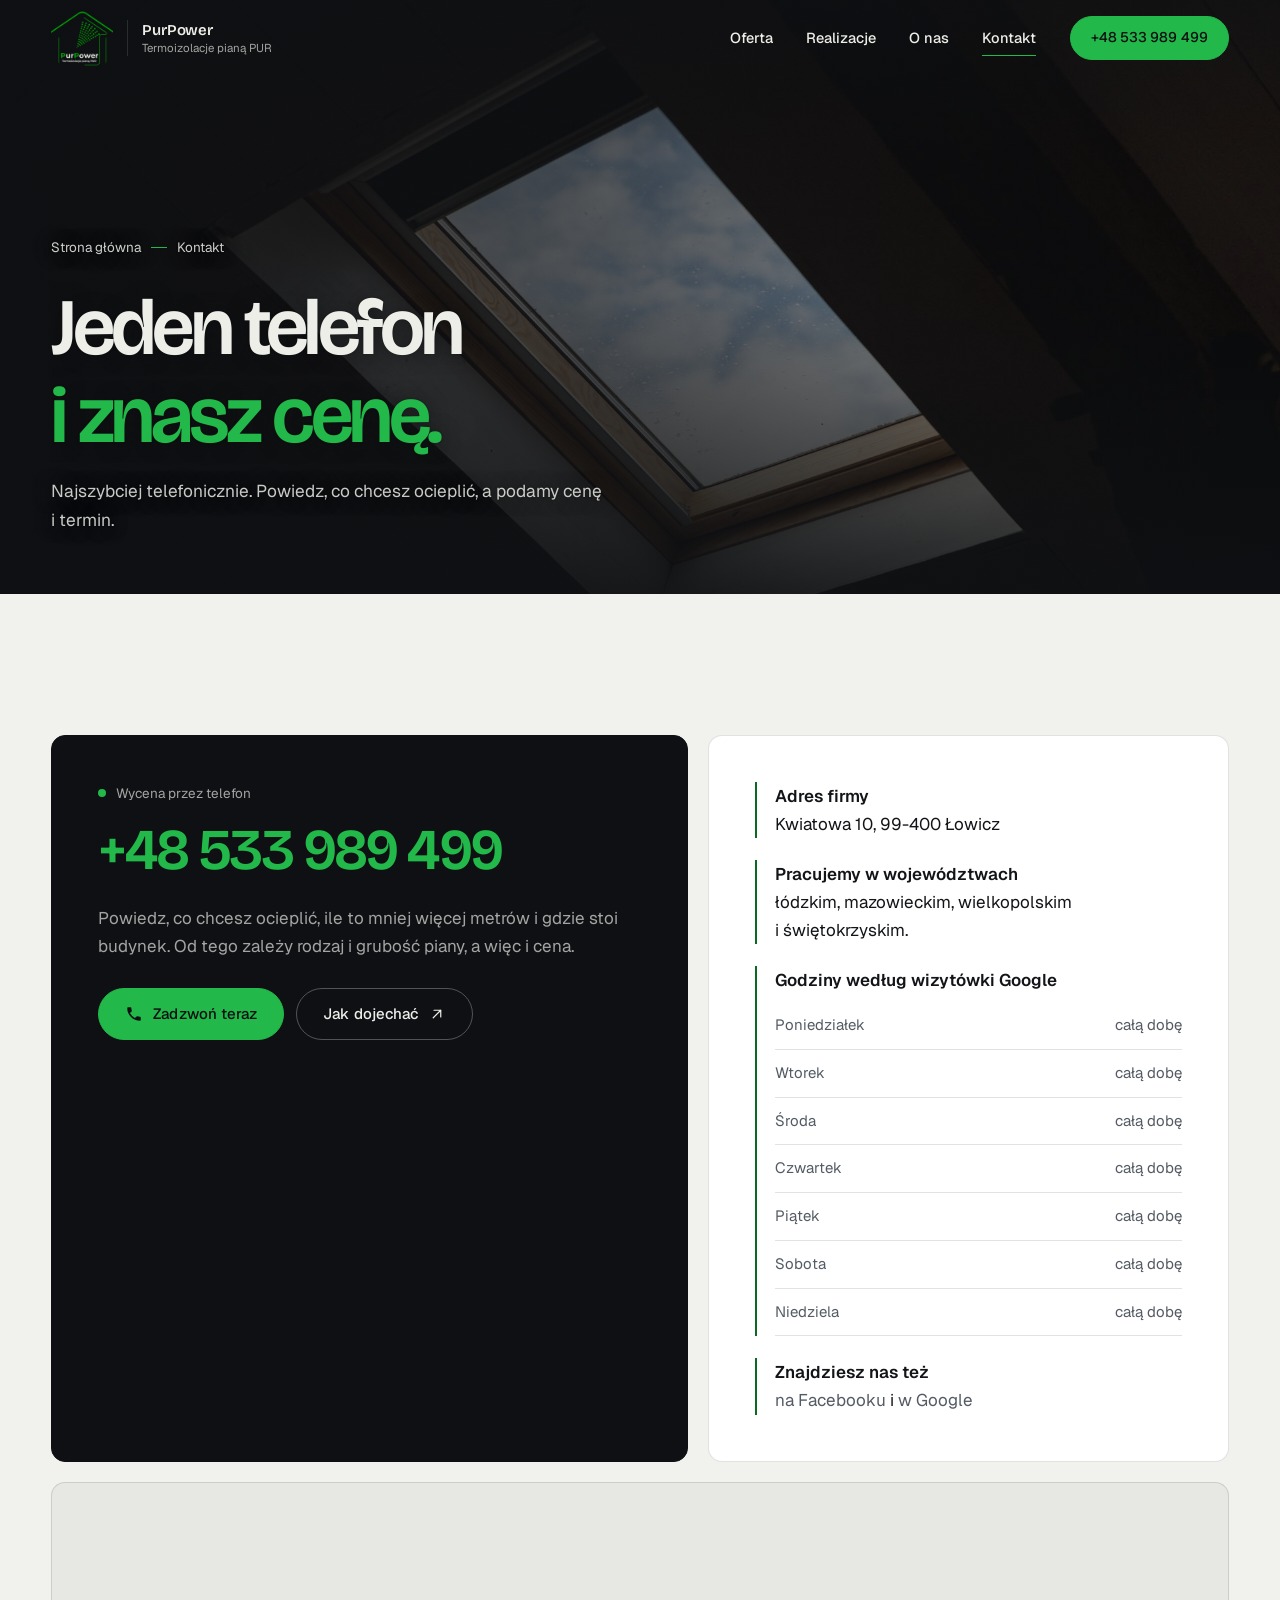
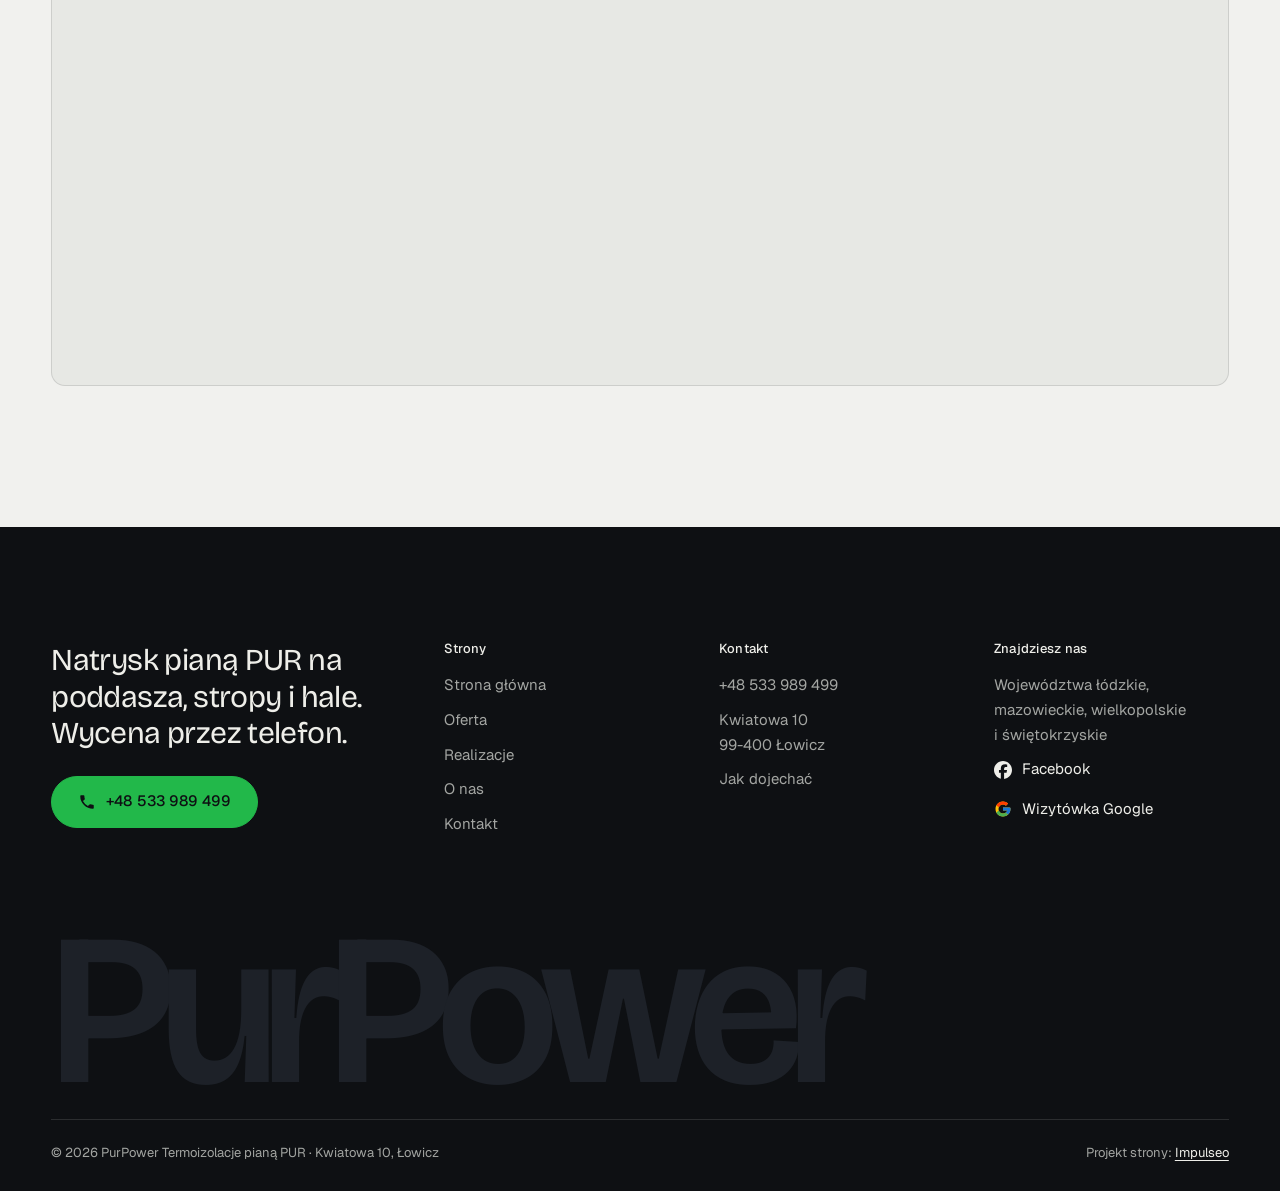
==== commit 2fe57576: "[claude-edit][cmt:f5c6843d-dee1-4066-bdc2-f0aee9a341f4] nowy projekt strony na wzór dema ElMac: graf" ====
--- a/kontakt.html
+++ b/kontakt.html
@@ -3,110 +3,132 @@
 <head>
 <meta charset="UTF-8">
 <meta name="viewport" content="width=device-width, initial-scale=1.0">
-<title>Kontakt - PurPower Termoizolacje pianą PUR</title>
-<meta name="description" content="Kontakt PurPower Termoizolacje pianą PUR - Kwiatowa 10, 99-400 Łowicz">
-<link rel="canonical" href="https://kris20032.github.io/purpower-termoizolacje-piana-pur/kontakt.html">
+<title>Kontakt - PurPower, natrysk pianą PUR Łowicz</title>
+<meta name="description" content="Kontakt z PurPower: +48 533 989 499, Kwiatowa 10, 99-400 Łowicz. Wycena ocieplenia pianą PUR przez telefon.">
+<link rel="canonical" href="https://impulseo-pl.github.io/purpower-termoizolacje-piana-pur/kontakt.html">
 <meta name="robots" content="noindex, nofollow">
+<meta name="theme-color" content="#0E1013">
 <meta property="og:type" content="website">
 <meta property="og:locale" content="pl_PL">
 <meta property="og:site_name" content="PurPower Termoizolacje pianą PUR">
-<meta property="og:title" content="Kontakt - PurPower Termoizolacje pianą PUR">
-<meta property="og:description" content="Kontakt PurPower Termoizolacje pianą PUR - Kwiatowa 10, 99-400 Łowicz">
-<meta property="og:url" content="https://kris20032.github.io/purpower-termoizolacje-piana-pur/kontakt.html">
-<meta property="og:image" content="https://kris20032.github.io/purpower-termoizolacje-piana-pur/img/og.jpg">
+<meta property="og:title" content="Kontakt - PurPower, natrysk pianą PUR Łowicz">
+<meta property="og:description" content="Kontakt z PurPower: +48 533 989 499, Kwiatowa 10, 99-400 Łowicz. Wycena ocieplenia pianą PUR przez telefon.">
+<meta property="og:url" content="https://impulseo-pl.github.io/purpower-termoizolacje-piana-pur/kontakt.html">
+<meta property="og:image" content="https://impulseo-pl.github.io/purpower-termoizolacje-piana-pur/img/og.jpg">
 <meta property="og:image:width" content="1200">
 <meta property="og:image:height" content="630">
 <meta name="twitter:card" content="summary_large_image">
+<script type="application/ld+json">{"@context": "https://schema.org", "@type": "HomeAndConstructionBusiness", "name": "PurPower Termoizolacje pianą PUR", "url": "https://impulseo-pl.github.io/purpower-termoizolacje-piana-pur/", "telephone": "+48533989499", "image": "https://impulseo-pl.github.io/purpower-termoizolacje-piana-pur/img/og.jpg", "address": {"@type": "PostalAddress", "streetAddress": "Kwiatowa 10", "postalCode": "99-400", "addressLocality": "Łowicz", "addressCountry": "PL"}, "areaServed": ["województwo łódzkie", "województwo mazowieckie", "województwo wielkopolskie", "województwo świętokrzyskie"], "aggregateRating": {"@type": "AggregateRating", "ratingValue": "5.0", "reviewCount": "3"}, "sameAs": ["https://maps.google.com/?cid=11678616191326609579", "https://www.facebook.com/p/PurPower-Termoizolacje-pian%C4%85-PUR-61572513027092/"]}</script>
+<script>(function(){var d=document.documentElement;d.classList.add('js');try{if(!window.matchMedia('(prefers-reduced-motion: reduce)').matches)d.classList.add('anim');}catch(e){}setTimeout(function(){if(!d.classList.contains('anim-ok'))d.classList.remove('anim');},3500);})();</script>
+<link rel="preload" as="image" href="img/head-kontakt.jpg" fetchpriority="high">
 <link rel="preconnect" href="https://fonts.googleapis.com">
 <link rel="preconnect" href="https://fonts.gstatic.com" crossorigin>
-<link href="https://fonts.googleapis.com/css2?family=Space+Grotesk:wght@500;600;700&family=DM+Sans:opsz,wght@9..40,400;9..40,500;9..40,600&display=swap" rel="stylesheet">
-<link rel="stylesheet" href="assets/styles.css?v=3cefeb31">
+<link href="https://fonts.googleapis.com/css2?family=Bricolage+Grotesque:opsz,wght@12..96,400..700&family=Geist:wght@400..600&display=swap" rel="stylesheet">
+<link rel="stylesheet" href="assets/styles.css?v=20261030a">
+<script src="assets/lenis.min.js?v=1.1.20" defer></script>
+<script src="assets/main.js?v=20261030a" defer></script>
 </head>
 <body>
-
-<header class="nav">
-  <div class="wrap nav-inner">
-    <a class="brand brand-has-logo" href="index.html"><img class="brand-logo" src="img/logo.png" alt="PurPower Termoizolacje pianą PUR" width="240" height="216" decoding="async"></a>
-    <nav class="nav-links">
-      <a href="oferta.html">Oferta</a>
-      <a href="realizacje.html">Realizacje</a>
-      <a href="o-nas.html">O nas</a>
-      <a href="kontakt.html" class="active" aria-current="page">Kontakt</a>
-      <a href="tel:+48533989499" class="btn btn-accent">Zadzwoń +48 533 989 499</a>
-    </nav>
-    <button class="nav-toggle" aria-label="Menu"><span></span><span></span><span></span></button>
+<a class="skip" href="#tresc">Przejdź do treści</a>
+<header class="site-head">
+<div class="head-in">
+  <a class="brand" href="index.html" aria-label="PurPower - strona główna">
+    <span class="znak"><img class="wm logo-img" src="img/logo-ciemne.png" alt="PurPower Termoizolacje pianą PUR" width="600" height="534" decoding="async"></span>
+    <span class="brand-sub"><b>PurPower</b><br>Termoizolacje pianą PUR</span>
+  </a>
+  <nav class="nav-links" aria-label="Menu główne">
+    <a class="nl" href="oferta.html">Oferta</a><a class="nl" href="realizacje.html">Realizacje</a><a class="nl" href="o-nas.html">O&nbsp;nas</a><a class="nl" href="kontakt.html" aria-current="page">Kontakt</a>
+    <a class="btn btn-pur nav-cta" href="tel:+48533989499">+48 533 989 499</a>
+  </nav>
+  <button class="burger" type="button" aria-label="Otwórz menu" aria-expanded="false" aria-controls="mnav"><span></span><span></span></button>
+</div>
+</header>
+<div class="mnav" id="mnav">
+  <div class="mnav-in">
+    <a class="ml" href="index.html">Strona główna</a><a class="ml" href="oferta.html">Oferta</a><a class="ml" href="realizacje.html">Realizacje</a><a class="ml" href="o-nas.html">O&nbsp;nas</a><a class="ml" href="kontakt.html" aria-current="page">Kontakt</a>
+    <div class="mnav-foot">
+      <span>Wycena przez telefon, Łowicz i&nbsp;okolice</span>
+      <a class="btn btn-pur" href="tel:+48533989499"><svg class="ico" width="16" height="16" viewBox="0 0 24 24" fill="none" aria-hidden="true"><path d="M6.6 10.8a15.5 15.5 0 0 0 6.6 6.6l2.2-2.2a1 1 0 0 1 1-.24 11.4 11.4 0 0 0 3.6.58 1 1 0 0 1 1 1V20a1 1 0 0 1-1 1A17 17 0 0 1 3 4a1 1 0 0 1 1-1h3.5a1 1 0 0 1 1 1c0 1.25.2 2.46.58 3.6a1 1 0 0 1-.25 1l-2.23 2.2Z" fill="currentColor"/></svg>+48 533 989 499</a>
+    </div>
   </div>
-</header>
-
-<main>
+</div>
+<main id="tresc">
 <section class="pagehead">
-  <img src="img/g6.jpg" alt="PurPower Termoizolacje pianą PUR - Zapytaj o wycenę" width="1534" height="1128" decoding="async">
-  <div class="wrap">
-    <span class="eyebrow">Kontakt</span>
-    <h1>Zapytaj o wycenę</h1>
-    <p>Odpowiemy na pytania i przygotujemy wycenę.</p>
+  <div class="pagehead-media"><img src="img/head-kontakt.jpg" alt="Okno dachowe w ciemnym poddaszu" width="1880" height="1100" decoding="async" fetchpriority="high"></div>
+  <div class="ph-in">
+    <p class="crumb up" style="--d:0"><a href="index.html">Strona główna</a><span class="sl" aria-hidden="true"></span>Kontakt</p>
+    <h1><span class="ln"><span class="ln-i" style="--k:0">Jeden telefon</span></span><span class="ln"><span class="ln-i" style="--k:1"><em>i&nbsp;znasz cenę.</em></span></span></h1>
+    <p class="ph-lead up" style="--d:300">Najszybciej telefonicznie. Powiedz, co chcesz ocieplić, a&nbsp;podamy cenę i&nbsp;termin.</p>
   </div>
 </section>
-<section>
-  <div class="wrap contact-grid">
-    <div class="reveal">
-      <span class="eyebrow">Dane kontaktowe</span>
-      <h2 style="margin:var(--space-4) 0 var(--space-6)">PurPower Termoizolacje pianą PUR</h2>
-      <div class="info-list">
-        <div class="info-row"><div class="ic"><svg class="ico-tel" width="16" height="16" viewBox="0 0 24 24" fill="none" aria-hidden="true"><path d="M6.6 10.8a15.5 15.5 0 0 0 6.6 6.6l2.2-2.2a1 1 0 0 1 1-.24 11.4 11.4 0 0 0 3.6.58 1 1 0 0 1 1 1V20a1 1 0 0 1-1 1A17 17 0 0 1 3 4a1 1 0 0 1 1-1h3.5a1 1 0 0 1 1 1c0 1.25.2 2.46.58 3.6a1 1 0 0 1-.25 1l-2.23 2.2Z" fill="currentColor"/></svg></div><div><div class="lbl">Telefon</div><a class="val" href="tel:+48533989499">+48 533 989 499</a></div></div>
-        <div class="info-row"><div class="ic"><svg class="ico-pin" width="16" height="16" viewBox="0 0 24 24" fill="none" aria-hidden="true"><path d="M12 21s7-6.1 7-11.5A7 7 0 0 0 5 9.5C5 14.9 12 21 12 21Z" stroke="currentColor" stroke-width="1.6" fill="none"/><circle cx="12" cy="9.5" r="2.4" fill="currentColor"/></svg></div><div><div class="lbl">Adres</div><div class="val">Kwiatowa 10, 99-400 Łowicz</div></div></div>
+<section class="sec">
+  <div class="wrap">
+    <div class="k-grid">
+      <div class="k-card dark rv">
+        <span class="lbl"><span class="live" aria-hidden="true"></span>Wycena przez telefon</span>
+        <a class="k-phone" href="tel:+48533989499">+48 533 989 499</a>
+        <p>Powiedz, co chcesz ocieplić, ile to mniej więcej metrów i&nbsp;gdzie stoi budynek. Od tego zależy rodzaj i&nbsp;grubość piany, a&nbsp;więc i&nbsp;cena.</p>
+        <div class="cta-row" style="margin-top:28px">
+          <a class="btn btn-pur" href="tel:+48533989499"><svg class="ico" width="16" height="16" viewBox="0 0 24 24" fill="none" aria-hidden="true"><path d="M6.6 10.8a15.5 15.5 0 0 0 6.6 6.6l2.2-2.2a1 1 0 0 1 1-.24 11.4 11.4 0 0 0 3.6.58 1 1 0 0 1 1 1V20a1 1 0 0 1-1 1A17 17 0 0 1 3 4a1 1 0 0 1 1-1h3.5a1 1 0 0 1 1 1c0 1.25.2 2.46.58 3.6a1 1 0 0 1-.25 1l-2.23 2.2Z" fill="currentColor"/></svg>Zadzwoń teraz</a>
+          <a class="btn btn-ghost" href="https://maps.google.com/?cid=11678616191326609579" target="_blank" rel="noopener">Jak dojechać<svg class="ico" width="18" height="18" viewBox="0 0 24 24" fill="none" stroke="currentColor" stroke-width="1.6" stroke-linecap="round" stroke-linejoin="round" aria-hidden="true"><path d="M7 17 17 7M8 7h9v9"/></svg></a>
+        </div>
+      </div>
+      <div class="k-card rv" style="--d:120">
+        <ul class="k-list">
+          <li><b>Adres firmy</b>Kwiatowa 10, 99-400 Łowicz</li>
+          <li><b>Pracujemy w&nbsp;województwach</b>łódzkim, mazowieckim, wielkopolskim i&nbsp;świętokrzyskim.</li>
+          <li><b>Godziny według wizytówki Google</b>
+            <ul class="hours"><li><span>Poniedziałek</span><span>całą dobę</span></li><li><span>Wtorek</span><span>całą dobę</span></li><li><span>Środa</span><span>całą dobę</span></li><li><span>Czwartek</span><span>całą dobę</span></li><li><span>Piątek</span><span>całą dobę</span></li><li><span>Sobota</span><span>całą dobę</span></li><li><span>Niedziela</span><span>całą dobę</span></li></ul>
+          </li>
+          <li><b>Znajdziesz nas też</b><a href="https://www.facebook.com/p/PurPower-Termoizolacje-pian%C4%85-PUR-61572513027092/" target="_blank" rel="noopener">na Facebooku</a> i&nbsp;<a href="https://maps.google.com/?cid=11678616191326609579" target="_blank" rel="noopener">w&nbsp;Google</a></li>
+        </ul>
       </div>
     </div>
-    <div class="reveal">
-      <div class="form">
-        <h3 style="margin-bottom:var(--space-4)">Najszybciej telefonicznie</h3>
-        <p class="muted" style="margin-bottom:var(--space-5)">Zadzwoń, opisz pomysł, a my powiemy, co i jak. Bez zobowiązań.</p>
-        <a href="tel:+48533989499" class="btn btn-accent" style="justify-content:center">Zadzwoń: +48 533 989 499 <span class="arr">→</span></a>
-      </div>
+    <div class="map map-lg rv">
+      <iframe title="Mapa dojazdu - PurPower, Kwiatowa 10, Łowicz" src="https://maps.google.com/maps?q=Kwiatowa%2010%2C%2099-400%20%C5%81owicz&z=8&output=embed" loading="lazy" referrerpolicy="no-referrer-when-downgrade"></iframe>
     </div>
   </div>
 </section>
-<section style="padding-top:0">
-  <div class="wrap reveal">
-    <iframe class="map" title="PurPower Termoizolacje pianą PUR - Łowicz" src="https://maps.google.com/maps?q=52.1201713%2C19.9426512&z=15&output=embed" loading="lazy" referrerpolicy="no-referrer-when-downgrade"></iframe>
-  </div>
-</section>
 </main>
-
-<footer>
+<footer class="site-foot">
   <div class="wrap">
-    <div class="foot-grid">
-      <div class="foot-brand">
-        <div class="name">PurPower Termoizolacje pianą PUR</div>
-        <p>Ocieplamy pianą PUR poddasza, stropy, hale i budynki gospodarcze. Ponad 300 ociepleń za nami, na pianach polskich producentów.</p>
+    <div class="foot-top">
+      <div>
+        <p class="foot-claim">Natrysk pianą PUR na poddasza, stropy i&nbsp;hale. Wycena przez telefon.</p>
+        <a class="btn btn-pur" href="tel:+48533989499"><svg class="ico" width="16" height="16" viewBox="0 0 24 24" fill="none" aria-hidden="true"><path d="M6.6 10.8a15.5 15.5 0 0 0 6.6 6.6l2.2-2.2a1 1 0 0 1 1-.24 11.4 11.4 0 0 0 3.6.58 1 1 0 0 1 1 1V20a1 1 0 0 1-1 1A17 17 0 0 1 3 4a1 1 0 0 1 1-1h3.5a1 1 0 0 1 1 1c0 1.25.2 2.46.58 3.6a1 1 0 0 1-.25 1l-2.23 2.2Z" fill="currentColor"/></svg>+48 533 989 499</a>
       </div>
-      <div class="foot-col">
-        <h4>Nawigacja</h4>
-        <a href="oferta.html">Oferta</a>
-        <a href="realizacje.html">Realizacje</a>
-        <a href="o-nas.html">O nas</a>
-        <a href="kontakt.html">Kontakt</a>
+      <div>
+        <h4>Strony</h4>
+        <ul><li><a href="index.html">Strona główna</a></li><li><a href="oferta.html">Oferta</a></li><li><a href="realizacje.html">Realizacje</a></li><li><a href="o-nas.html">O&nbsp;nas</a></li><li><a href="kontakt.html">Kontakt</a></li></ul>
       </div>
-      <div class="foot-col">
+      <div>
         <h4>Kontakt</h4>
-        <a href="tel:+48533989499">+48 533 989 499</a>
-        <p>Kwiatowa 10, 99-400 Łowicz</p>
-        <a href="https://maps.google.com/?cid=11678616191326609579&g_mp=Cidnb29nbGUubWFwcy5wbGFjZXMudjEuUGxhY2VzLlNlYXJjaFRleHQQAhgEIAA" target="_blank" rel="noopener">Jak dojechać →</a>
-      <div class="foot-soc">
-        <a class="soc" href="https://www.facebook.com/p/PurPower-Termoizolacje-pian%C4%85-PUR-61572513027092/" target="_blank" rel="noopener" aria-label="Facebook - PurPower Termoizolacje pianą PUR"><svg viewBox="0 0 24 24" aria-hidden="true" focusable="false"><path d="M9.101 23.691v-7.98H6.627v-3.667h2.474v-1.58c0-4.085 1.848-5.978 5.858-5.978.401 0 .955.042 1.468.103a8.68 8.68 0 0 1 1.141.195v3.325a8.623 8.623 0 0 0-.653-.036 26.805 26.805 0 0 0-.733-.009c-.707 0-1.259.096-1.675.309a1.686 1.686 0 0 0-.679.622c-.258.42-.374.995-.374 1.752v1.297h3.919l-.386 2.103-.287 1.564h-3.246v8.245C19.396 23.238 24 18.179 24 12.044c0-6.627-5.373-12-12-12s-12 5.373-12 12c0 5.628 3.874 10.35 9.101 11.647Z" fill="currentColor"/></svg></a>
-        <a class="soc" href="https://maps.google.com/?cid=11678616191326609579&g_mp=Cidnb29nbGUubWFwcy5wbGFjZXMudjEuUGxhY2VzLlNlYXJjaFRleHQQAhgEIAA" target="_blank" rel="noopener" aria-label="Google - PurPower Termoizolacje pianą PUR"><svg viewBox="0 0 24 24" aria-hidden="true" focusable="false"><path d="M12.48 10.92v3.28h7.84c-.24 1.84-.853 3.187-1.787 4.133-1.147 1.147-2.933 2.4-6.053 2.4-4.827 0-8.6-3.893-8.6-8.72s3.773-8.72 8.6-8.72c2.6 0 4.507 1.027 5.907 2.347l2.307-2.307C18.747 1.44 16.133 0 12.48 0 5.867 0 .307 5.387.307 12s5.56 12 12.173 12c3.573 0 6.267-1.173 8.373-3.36 2.16-2.16 2.84-5.213 2.84-7.667 0-.76-.053-1.467-.173-2.053H12.48z" fill="currentColor"/></svg></a>
+        <ul>
+          <li><a href="tel:+48533989499">+48 533 989 499</a></li>
+          <li>Kwiatowa 10<br>99-400 Łowicz</li>
+          <li><a href="https://maps.google.com/?cid=11678616191326609579" target="_blank" rel="noopener">Jak dojechać</a></li>
+        </ul>
       </div>
+      <div>
+        <h4>Znajdziesz nas</h4>
+        <ul>
+          <li>Województwa łódzkie, mazowieckie, wielkopolskie i&nbsp;świętokrzyskie</li>
+          <li><a class="soc" href="https://www.facebook.com/p/PurPower-Termoizolacje-pian%C4%85-PUR-61572513027092/" target="_blank" rel="noopener" aria-label="Facebook - PurPower Termoizolacje pianą PUR"><svg viewBox="0 0 24 24" aria-hidden="true" focusable="false"><path d="M9.101 23.691v-7.98H6.627v-3.667h2.474v-1.58c0-4.085 1.848-5.978 5.858-5.978.401 0 .955.042 1.468.103a8.68 8.68 0 0 1 1.141.195v3.325a8.623 8.623 0 0 0-.653-.036 26.805 26.805 0 0 0-.733-.009c-.707 0-1.259.096-1.675.309a1.686 1.686 0 0 0-.679.622c-.258.42-.374.995-.374 1.752v1.297h3.919l-.386 2.103-.287 1.564h-3.246v8.245C19.396 23.238 24 18.179 24 12.044c0-6.627-5.373-12-12-12s-12 5.373-12 12c0 5.628 3.874 10.35 9.101 11.647Z" fill="currentColor"/></svg>Facebook</a></li>
+          <li><a class="soc" href="https://maps.google.com/?cid=11678616191326609579" target="_blank" rel="noopener" aria-label="Wizytówka PurPower w Google"><svg class="g-logo" viewBox="0 0 48 48" aria-hidden="true"><path fill="#FFC107" d="M43.6 20.5H42V20H24v8h11.3C33.7 32.7 29.2 36 24 36c-6.6 0-12-5.4-12-12s5.4-12 12-12c3.1 0 5.8 1.2 7.9 3.1l5.7-5.7C34 6.1 29.3 4 24 4 12.9 4 4 12.9 4 24s8.9 20 20 20 20-8.9 20-20c0-1.3-.1-2.4-.4-3.5z"/><path fill="#FF3D00" d="m6.3 14.7 6.6 4.8C14.7 15.1 19 12 24 12c3.1 0 5.8 1.2 7.9 3.1l5.7-5.7C34 6.1 29.3 4 24 4 16.3 4 9.7 8.3 6.3 14.7z"/><path fill="#4CAF50" d="M24 44c5.2 0 9.9-2 13.4-5.2l-6.2-5.2A11.9 11.9 0 0 1 24 36c-5.2 0-9.6-3.3-11.3-7.9l-6.5 5C9.5 39.6 16.2 44 24 44z"/><path fill="#1976D2" d="M43.6 20.5H42V20H24v8h11.3a12 12 0 0 1-4.1 5.6l6.2 5.2C37 39.2 44 34 44 24c0-1.3-.1-2.4-.4-3.5z"/></svg>Wizytówka Google</a></li>
+        </ul>
       </div>
     </div>
-    <div class="foot-bot">
-      <span>© 2026 PurPower Termoizolacje pianą PUR</span>
+    <div class="foot-mark" aria-hidden="true">PurPower</div>
+    <div class="foot-bottom">
+      <span>© 2026 PurPower Termoizolacje pianą PUR · Kwiatowa 10, Łowicz</span>
       <span>Projekt strony: <a class="foot-credit" href="https://impulseo.pl" target="_blank" rel="noopener">Impulseo</a></span>
     </div>
   </div>
 </footer>
-<div class="sticky-call"><a class="sc-call" href="tel:+48533989499"><svg class="ico-tel" width="16" height="16" viewBox="0 0 24 24" fill="none" aria-hidden="true"><path d="M6.6 10.8a15.5 15.5 0 0 0 6.6 6.6l2.2-2.2a1 1 0 0 1 1-.24 11.4 11.4 0 0 0 3.6.58 1 1 0 0 1 1 1V20a1 1 0 0 1-1 1A17 17 0 0 1 3 4a1 1 0 0 1 1-1h3.5a1 1 0 0 1 1 1c0 1.25.2 2.46.58 3.6a1 1 0 0 1-.25 1l-2.23 2.2Z" fill="currentColor"/></svg> Zadzwoń</a><a class="sc-quote" href="kontakt.html">Zapytaj o wycenę</a></div>
+<div class="sticky-call">
+  <a class="btn btn-pur" href="tel:+48533989499"><svg class="ico" width="16" height="16" viewBox="0 0 24 24" fill="none" aria-hidden="true"><path d="M6.6 10.8a15.5 15.5 0 0 0 6.6 6.6l2.2-2.2a1 1 0 0 1 1-.24 11.4 11.4 0 0 0 3.6.58 1 1 0 0 1 1 1V20a1 1 0 0 1-1 1A17 17 0 0 1 3 4a1 1 0 0 1 1-1h3.5a1 1 0 0 1 1 1c0 1.25.2 2.46.58 3.6a1 1 0 0 1-.25 1l-2.23 2.2Z" fill="currentColor"/></svg>Zadzwoń</a>
+  <a class="btn btn-ghost" href="kontakt.html">Kontakt i&nbsp;dojazd</a>
+</div>
 <div class="demo-wazne" data-do="2026-11-04" data-cykl="3" hidden><svg class="dw-ico" width="13" height="13" viewBox="0 0 24 24" fill="none" aria-hidden="true"><circle cx="12" cy="12" r="8.6" stroke="currentColor" stroke-width="1.8"/><path d="M12 7.2V12l3.3 2" stroke="currentColor" stroke-width="1.8" stroke-linecap="round"/></svg><span class="dw-txt"></span></div>
-
-<script src="assets/main.js"></script>
 </body>
 </html>
--- a/assets/styles.css
+++ b/assets/styles.css
@@ -1,1849 +1,492 @@
-/* ============================================================
-   STOLBASZ — premium, architektoniczny B2B fit-out
-   Jasna paleta, zero brązu. System wg premium-web-craft.
-   Projekt strony: Impulseo (impulseo.pl)
-   ============================================================ */
-
+/* PurPower - termoizolacje pianą PUR. Projekt strony: Impulseo, 10.2026.
+   Paleta: grafit + zieleń z logo PurPower. Krój: Bricolage Grotesque + Geist. */
 :root{
-  /* PALETA — jasna, architektoniczna, chłodna */
-  --paper:#F4F6F8;          /* główne tło */
-  --paper-2:#E7EBEF;        /* sekcje alternatywne (chłodny jasny szary) */
-  --paper-3:#E7EBEF;        /* delikatne wypełnienia */
-  --ink:#15212E;            /* tekst główny — chłodny grafit */
-  --ink-soft:#243443;       /* nagłówki drugorzędne */
-  --muted:#6B7785;          /* tekst poboczny */
-  --line:rgba(21,33,46,.12);/* hairline */
-  --accent:#E8A317;         /* stonowany petrol-slate — jedyny akcent */
-  --accent-d:#C9870C;
-  --accent-soft:rgba(232,163,23,.10);
-  --dark:#15212E;           /* sekcje ciemne (stopka/CTA) */
-
-  /* HOVER ZDJĘĆ — JEDEN standard dla całego silnika (decyzja K. 04.08.2026, artefakt z wariantami).
-     AKTUALNE (K.+Szymon 09.08.2026, wybór z artefaktu 6 wariantów): zoom 1.05 przy 1.4s -
-     przy tak długim czasie mocniejszy kadr NIE skacze, tylko „oddycha". Poprzedni standard
-     (1.02 / .55s z 04.08) odbierany jako dynamiczny i szybki.
-     Spoczynek lekko przygaszony, ale TYLKO tam, gdzie jest mysz (@media hover:hover) —
-     na telefonie zdjęcia zostają w pełnej jasności. */
-  --img-zoom:1.05;                   /* K.+Szymon 09.08: wariant F z artefaktu porównawczego */
-  --img-rest:brightness(.95) saturate(.99);
-  --img-hot:brightness(1.06) saturate(1.05);
-  --img-dur:1.4s;                    /* K.+Szymon 09.08 (wariant F): powoli = elegancko */
-  --img-ease:cubic-bezier(.16,.84,.44,1);  /* miękki ogon, efekt „oddychania" */
-
-  /* ODSTĘPY — skala 4/8 */
-  --space-1:4px; --space-2:8px; --space-3:12px; --space-4:16px; --space-5:24px;
-  --space-6:32px; --space-7:48px; --space-8:64px; --space-9:96px; --space-10:128px;
-
-  /* TYPOGRAFIA — fluid clamp() (skala podbita 16.07.2026: większe, czytelniejsze litery — uwaga Adama) */
-  --text-sm:clamp(.9rem,.87rem + .12vw,1rem);
-  --text-base:clamp(1.08rem,1.04rem + .18vw,1.2rem);
-  --text-lg:clamp(1.24rem,1.15rem + .34vw,1.44rem);
-  --text-h3:clamp(1.34rem,1.22rem + .55vw,1.66rem);
-  --text-h2:clamp(2.1rem,1.66rem + 2.1vw,3.1rem);
-  --text-h1:clamp(2.9rem,2.1rem + 4vw,5.1rem);
-
-  /* PROMIENIE — architektoniczne, raczej ostre */
-  --r-sm:3px; --r-md:6px; --r-lg:10px;
-
-  /* RUCH */
-  --ease:cubic-bezier(.25,.46,.45,.94); --dur:.24s;
-
-  /* CIENIE — miękkie, warstwowe */
-  --sh-sm:0 1px 2px rgba(16,24,32,.04), 0 2px 8px rgba(16,24,32,.05);
-  --sh-md:0 2px 6px rgba(16,24,32,.05), 0 12px 28px -8px rgba(16,24,32,.12);
-  --sh-lg:0 6px 14px rgba(16,24,32,.07), 0 26px 56px -18px rgba(16,24,32,.22);
-
-  --hairline:1px solid var(--line);
-
-  --font-display:'Space Grotesk','Inter',sans-serif;
-  --font-body:'DM Sans','Inter',sans-serif;
-}
-
-*{box-sizing:border-box;margin:0;padding:0}
-html{scroll-behavior:smooth}
-body{
-  font-family:var(--font-body);
-  font-size:var(--text-base);
-  line-height:1.65;
-  color:var(--ink);
-  background:var(--paper);
-  -webkit-font-smoothing:antialiased;
-  text-rendering:optimizeLegibility;
-}
-img{max-width:100%;height:auto;display:block}  /* height:auto = width/height z atrybutów trzyma proporcje (TOP#12) */
+  --ink:#0E1013;--ink-2:#15181D;--ink-3:#1D2128;--ink-line:rgba(238,238,233,.13);
+  --paper:#F1F1EE;--paper-2:#E7E8E4;--line:rgba(18,20,24,.12);
+  --text:#121418;--muted:#555B64;
+  --on-dark:#EEEEE9;--on-dark-2:#A3A5A2;
+  --accent:#22B84A;--accent-d:#0B6A22;--accent-soft:rgba(34,184,74,.14);
+  --paper-3:#FFFFFF;
+  --f-display:"Bricolage Grotesque","Geist",system-ui,sans-serif;
+  --f-body:"Geist",system-ui,-apple-system,"Segoe UI",sans-serif;
+  --expo:cubic-bezier(.16,1,.3,1);--ease:cubic-bezier(.16,.84,.44,1);--in:cubic-bezier(.7,0,.84,0);
+  --wrap:min(1320px, 100% - clamp(40px, 8vw, 128px));
+  --nav-h:76px;
+  --img-zoom:1.05;--img-dur:1.4s;--img-rest:brightness(1);--img-hot:brightness(1.08);
+}
+*,*::before,*::after{box-sizing:border-box}
+html{-webkit-text-size-adjust:100%;background:var(--ink)}
+html.lenis,html.lenis body{height:auto}
+.lenis.lenis-smooth [data-lenis-prevent]{overscroll-behavior:contain}
+.lenis.lenis-stopped{overflow:clip}
+.lenis.lenis-smooth iframe{pointer-events:none}
+body{margin:0;font-family:var(--f-body);font-size:17px;line-height:1.65;color:var(--text);background:var(--paper);-webkit-font-smoothing:antialiased;-moz-osx-font-smoothing:grayscale;overflow-x:clip}
+img{display:block;max-width:100%;height:auto}
 a{color:inherit;text-decoration:none}
-
-.wrap{width:min(92%,1180px);margin-inline:auto}
-section{padding-block:clamp(52px,6.5vw,96px)}
-
-h1,h2,h3{font-family:var(--font-display);font-weight:700;line-height:1.08;letter-spacing:-.02em;color:var(--ink)}
-h1{font-size:var(--text-h1);letter-spacing:-.035em}
-h2{font-size:var(--text-h2);letter-spacing:-.025em}
-h3{font-size:var(--text-h3)}
-/* MIARA — długość wiersza. WCAG 2.2 SC 1.4.8: max 80 znaków; Butterick: 45–90.
-   68ch daje realnie 72–78 znaków polskiego tekstu, czyli z zapasem pod granicą.
-   Wcześniej limit miał TYLKO <p> — <li>, <blockquote> i <dd> nie miały żadnego,
-   i to jedyny powód, dla którego 23 bloki na dwóch oddanych stronach jadą po
-   83–106 znaków w wierszu (pomiar 07.08.2026, bramka `miara`).
-   ⚠️ Listy i definicje ograniczamy TYLKO bez klasy: `ul`/`ol` z klasą to u nas
-   układ (siatki kafli, menu), a nie tekst ciągły — tam miarę wyznacza układ. */
-/* 60ch, nie 68ch (K. 10.08): po zmianie fontów na węższe kroje (DM Sans i spółka)
-   w 68ch mieściło się ~90 znaków - bramka pikselowa słusznie zgłaszała przekroczenie
-   granicy 80. Pomiar na żywej przeglądarce: 60ch = 90 znaków, 53ch = ~78 znaków, czyli normę WCAG 1.4.8. */
-:root{ --miara:53ch }
-p{max-width:min(100%,var(--miara))}
-blockquote,
-ul:not([class])>li, ol:not([class])>li,
-dl:not([class])>dd{max-width:min(100%,var(--miara))}
-
-/* ⚠️ Świadomie BEZ wyjątku `.tile p,.card p,.svc p{max-width:none}`, choć nasuwa się sam:
-   te akapity BYŁY już ograniczone (stare `p{max-width:65ch}`), więc „wyjątek" nie odblokowałby
-   niczego nowego — tylko ROZLUŹNIŁ stan sprzed zmiany na wszystkich demach naraz.
-   `figcaption` żadna z reguł wyżej nie dotyczy, więc też nie potrzebuje zwolnienia. */
-
-/* ŁAMANIE. `balance` wyrównuje długości wierszy w nagłówku, `pretty` pilnuje ostatniego
-   wiersza akapitu, żeby nie został w nim jeden wyraz. Obsługiwane od Chrome 117 /
-   Safari 17.5; starsze przeglądarki po prostu ignorują tę własność.
-   `text-wrap:pretty` nie występowało dotąd ANI RAZ w silniku ani w repo klientów. */
-h1,h2,h3,.lead,.lede{text-wrap:balance}
-p,li,blockquote,dd{text-wrap:pretty}
-
-.eyebrow{
-  font-family:var(--font-body);
-  font-size:var(--text-sm);
-  font-weight:600;
-  letter-spacing:.18em;
-  text-transform:uppercase;
-  color:var(--accent);
-  display:inline-flex;align-items:center;gap:var(--space-3);
-}
-/* flex:none + margin-top = kreska trzyma się PIERWSZEJ linii. Wcześniej align-items:center
-   centrowało ją względem całego bloku i przy zawinięciu (długi kicker typu
-   „…WNĘTRZ · LESZNO · OD 2019") druga linia lądowała z brzydkim wcięciem. */
-.eyebrow{align-items:flex-start}
-.eyebrow>*,.eyebrow{text-wrap:balance}   /* dlugi kicker lamal sie na sierote typu samo „2019" w drugiej linii */
-.eyebrow::before{content:"";width:28px;height:1px;background:var(--accent);display:inline-block;flex:none;margin-top:.62em}
-
-.muted{color:var(--muted)}
-.lead{font-size:var(--text-lg);line-height:1.55;color:var(--ink-soft);max-width:50ch}
-
-/* ---------- BUTTONS ---------- */
-.btn{
-  display:inline-flex;align-items:center;gap:var(--space-2);
-  font-weight:600;font-size:var(--text-sm);letter-spacing:.02em;
-  padding:var(--space-4) var(--space-6);
-  border-radius:var(--r-sm);
-  transition:transform var(--dur) var(--ease),box-shadow var(--dur) var(--ease),background var(--dur) var(--ease);
-  cursor:pointer;border:1px solid transparent;
-}
-.btn-accent{background:var(--accent);color:#fff;box-shadow:var(--sh-sm)}
-.btn-accent:hover{background:var(--accent-d);transform:translateY(-2px);box-shadow:var(--sh-md)}
-.btn-accent:active{transform:translateY(0);box-shadow:var(--sh-sm)}
-.btn-ghost{background:transparent;color:var(--ink);border-color:var(--line)}
-.btn-ghost:hover{border-color:var(--accent);color:var(--accent);transform:translateY(-2px)}
-.btn-light{background:#fff;color:var(--ink);box-shadow:var(--sh-sm)}
-.btn-light:hover{transform:translateY(-2px);box-shadow:var(--sh-md)}
-.btn .arr{transition:transform var(--dur) var(--ease)}
-.btn:hover .arr{transform:translateX(4px)}
-
-/* ---------- NAV ---------- */
-.nav{
-  position:sticky;top:0;z-index:50;
-  background:color-mix(in srgb,var(--paper) 88%,transparent);
-  backdrop-filter:saturate(140%) blur(10px);
-  border-bottom:var(--hairline);
-}
-.nav-inner{display:flex;align-items:center;justify-content:space-between;gap:var(--space-5);height:72px}
-/* ANTY-NACHODZENIE (K. 05.08.2026): długa nazwa firmy + przycisk z pełnym numerem nie mieściły się w pasku
-   i flex ściskał linki PONIŻEJ ich treści - "Kontakt" wchodził na ramkę "Zadzwoń +48 ...". Teraz ustępuje
-   nazwa marki (skrót wielokropkiem), a menu i przycisk nigdy się nie kurczą ani nie zachodzą na siebie. */
-.brand{display:flex;flex-direction:column;line-height:1;min-width:0;flex:0 1 auto}
-.brand .name{font-family:var(--font-display);font-weight:800;font-size:1.35rem;letter-spacing:.04em;white-space:nowrap;overflow:hidden;text-overflow:ellipsis}
-.brand .sub{font-size:.62rem;letter-spacing:.34em;text-transform:uppercase;color:var(--muted);margin-top:5px;white-space:nowrap;overflow:hidden;text-overflow:ellipsis}
-.nav-links{display:flex;align-items:center;gap:var(--space-6);flex:0 0 auto}
-.nav-links a{font-size:var(--text-sm);font-weight:500;color:var(--ink-soft);position:relative;padding-block:4px;white-space:nowrap;transition:color var(--dur) var(--ease)}
-.nav-links a::after{content:"";position:absolute;left:0;bottom:0;width:0;height:1.5px;background:var(--accent);transition:width var(--dur) var(--ease)}
-.nav-links a:hover,.nav-links a.active{color:var(--ink)}
-.nav-links a:hover::after,.nav-links a.active::after{width:100%}
-.nav-links .btn{padding:var(--space-2) var(--space-5)}
-/* przyciski w nav: właściwy kolor (przebij .nav-links a) + bez podkreślenia */
-.nav-links a.btn-accent{color:#fff}
-.nav-links a.btn-ghost,.nav-links a.btn-light{color:var(--ink)}
-/* CTA w pasku: NIE podkreślenie spod linków menu, ale ten sam przelatujący błysk,
-   co na wszystkich innych przyciskach (zgłoszenie K. 13.08.2026 - „na hero jest efekt
-   światła przechodzącego przez przycisk, na navbarze go nie ma, a mają być identyczne").
-   Reguła `.nav-links a::after` jest silniejsza od `.btn::after`, więc trzeba jej
-   geometrię wyzerować i wpisać połysk z nazwy - samo `display:none` gasiło efekt. */
-.nav-links a.btn::after{
-  display:block;content:"";position:absolute;inset:0;z-index:-1;pointer-events:none;
-  width:auto;height:auto;border-radius:inherit;   /* kasuje geometrię podkreślenia (width:0;height:1.5px) */
-  background:linear-gradient(100deg,transparent 32%,rgba(255,255,255,.20) 50%,transparent 68%);
-  translate:-120% 0}
-@media (prefers-reduced-motion:no-preference){
-  .nav-links a.btn:hover::after{translate:120% 0;transition:translate .75s var(--mt-ease,cubic-bezier(.16,.84,.44,1))}
-}
-.nav-toggle{display:none;background:none;border:none;cursor:pointer;flex-direction:column;gap:5px;padding:8px}
-.nav-toggle span{width:24px;height:2px;background:var(--ink);transition:var(--dur)}
-/* Ciasny zakres MIĘDZY menu mobilnym a pełnym pulpitem: zbijamy odstępy i nazwę marki,
-   żeby wszystko zmieściło się naturalnie, zanim w ogóle dojdzie do skracania wielokropkiem. */
-@media(max-width:1280px) and (min-width:921px){
-  .nav-links{gap:var(--space-4)}
-  .nav-links .btn{padding:var(--space-2) var(--space-4)}
-  .brand .name{font-size:1.15rem}
-}
-
-/* ---------- HERO (split) ---------- */
-.hero{position:relative;overflow:hidden;border-bottom:var(--hairline)}
-.hero-grid{display:grid;grid-template-columns:1.05fr .95fr;gap:clamp(24px,4vw,60px);align-items:center;
-  padding-block:clamp(36px,4.5vw,64px)}
-.hero-copy .eyebrow{margin-bottom:var(--space-5)}
-.hero-copy h1{margin-bottom:var(--space-5)}
-.hero-copy .lead{margin-bottom:var(--space-7)}
-.hero-actions{display:flex;flex-wrap:wrap;gap:var(--space-4)}
-.hero-art{position:relative;aspect-ratio:4/3;border-radius:var(--r-lg);overflow:hidden;box-shadow:var(--sh-lg)}
-.hero-art img{width:100%;height:100%;object-fit:cover}
-.hero-art::after{content:"";position:absolute;inset:0;background:linear-gradient(180deg,transparent 55%,rgba(18,24,28,.28))}
-.hero-badge{position:absolute;left:var(--space-5);bottom:var(--space-5);z-index:2;
-  background:rgba(252,252,251,.94);backdrop-filter:blur(4px);
-  border-radius:var(--r-md);padding:var(--space-4) var(--space-5);box-shadow:var(--sh-md);max-width:78%}
-.hero-badge strong{display:block;font-family:var(--font-display);font-size:1rem;letter-spacing:-.01em}
-.hero-badge span{font-size:var(--text-sm);color:var(--muted)}
-
-/* ---------- HERO duży / kinowy (strona główna) ---------- */
-.hero-cine{position:relative;min-height:clamp(560px,82vh,840px);min-height:clamp(560px,82svh,840px);display:flex;align-items:center;overflow:hidden;border-bottom:var(--hairline)}
-.hero-cine>img{position:absolute;inset:0;width:100%;height:100%;object-fit:cover;z-index:0}
-.hero-cine::after{content:"";position:absolute;inset:0;z-index:1;
-  background:linear-gradient(95deg,rgba(13,18,23,.86) 0%,rgba(13,18,23,.64) 32%,rgba(13,18,23,.24) 62%,rgba(13,18,23,.04) 100%)}
-.hero-cine .wrap{position:relative;z-index:2;padding-block:var(--space-8)}
-.hero-cine .hero-copy{max-width:660px}
-.hero-cine .eyebrow{color:#fff;margin-bottom:var(--space-5)}
-.hero-cine .eyebrow::before{background:#fff}
-.hero-cine h1{color:#fff;margin-bottom:var(--space-5);font-size:clamp(2.9rem,2rem + 4.4vw,5.2rem);text-wrap:balance}
-.hero-cine .lead{color:rgba(255,255,255,.92);max-width:48ch;margin-bottom:var(--space-7)}
-.hero-cine .hero-actions{display:flex;flex-wrap:wrap;gap:var(--space-4)}
-/* NISKIE OKNO (laptop z dokiem i paskami przeglądarki ma ~700-780 px wysokości widoku):
-   H1 do 5.2rem + długi lead nie mieściły się i przyciski wypadały POD krawędź ekranu -
-   klient widział stronę bez ani jednego CTA. Skalujemy w dół, zamiast przycinać treść. */
-@media(min-width:821px) and (max-height:820px){
-  .hero-cine{min-height:clamp(520px,94svh,780px)}
-  .hero-cine .wrap{padding-block:var(--space-6)}
-  .hero-cine h1{font-size:clamp(2.2rem,1.5rem + 2.6vw,3.6rem);margin-bottom:var(--space-4)}
-  .hero-cine .eyebrow{margin-bottom:var(--space-4)}
-  .hero-cine .lead{margin-bottom:var(--space-5);max-width:44ch}
-}
-@media(max-width:680px){
-  .hero-cine{min-height:clamp(520px,76vh,640px);min-height:clamp(520px,76svh,640px);align-items:flex-end}
-  .hero-cine::after{background:linear-gradient(0deg,rgba(13,18,23,.9) 6%,rgba(13,18,23,.45) 55%,rgba(13,18,23,.25) 100%)}
-  .hero-cine .wrap{padding-bottom:var(--space-9)}
-  /* TELEFON (~90% oglądających): lead potrafił zająć 8 linii i zepchnąć CTA poza pierwszy ekran.
-     Zwężamy interlinię i skalę - treści nie ucinamy, bo to ona sprzedaje. */
-  .hero-cine .lead{font-size:.98rem;line-height:1.5;margin-bottom:var(--space-5)}
-  .hero-cine .eyebrow{font-size:.72rem;letter-spacing:.13em;margin-bottom:var(--space-4)}
-  .hero-cine .eyebrow::before{width:20px}
-  .hero-cine h1{margin-bottom:var(--space-4)}
-}
-
-/* full-bleed hero variant (podstrony) */
-.pagehead{position:relative;min-height:46vh;min-height:46svh;display:flex;align-items:flex-end;overflow:hidden;border-bottom:var(--hairline)}
-.pagehead img{position:absolute;inset:0;width:100%;height:100%;object-fit:cover}
-/* 10.08.2026 (decyzja K.): mocniejsze przyciemnienie + cień pod tekstem. Bramka mierzyła na
-   nagłówkach podstron 3,38-3,43:1 przy wymaganych 4,5 — jasne zdjęcie (hala, śnieg, niebo)
-   podchodziło pod biały tekst. Zdjęcia klientów są różne, więc kontrast musi dawać WARSTWA,
-   a nie szczęśliwy dobór kadru. */
-.pagehead::after{content:"";position:absolute;inset:0;background:linear-gradient(180deg,rgba(18,24,28,.40),rgba(18,24,28,.76))}
-.pagehead .wrap{position:relative;z-index:2;padding-block:var(--space-9);color:#fff}
-.pagehead h1{color:#fff;max-width:18ch;text-shadow:0 2px 16px rgba(0,0,0,.55)}
-.pagehead .eyebrow{color:#fff}
-.pagehead .eyebrow::before{background:#fff}
-.pagehead p{color:rgba(255,255,255,.92);margin-top:var(--space-4);max-width:54ch;text-shadow:0 1px 12px rgba(0,0,0,.5)}
-
-/* ---------- STRIP (pasek skrótów / liczby) ---------- */
-.strip{background:var(--dark);color:#fff}
-/* PASEK HASEŁ — standard 04.08.2026 (decyzja K.): 5 haseł w JEDNYM rzędzie, tekst WYŚRODKOWANY,
-   węższe marginesy boczne niż reszta strony (pasek ma iść szerzej), równe wysokości kolumn. */
-.strip .wrap{width:min(96%,1440px);display:grid;grid-template-columns:repeat(5,1fr);
-  gap:var(--space-5);padding-block:var(--space-7);align-items:stretch}
-.strip .item .k{font-family:var(--font-display);font-size:clamp(1.05rem,.82rem + .85vw,1.55rem);
-  font-weight:800;letter-spacing:-.02em;color:#fff;line-height:1.18;text-wrap:balance}
-.strip .item .v{font-size:var(--text-sm);color:rgba(255,255,255,.66);margin-top:var(--space-2);line-height:1.4}
-.strip .item{border-left:2px solid var(--accent);padding-inline:var(--space-4);
-  text-align:center;display:flex;flex-direction:column;justify-content:center}
-/* liczba kolumn = liczba haseł, żeby ostatnie nie zostawało samo w drugim rzędzie.
-   Klasę n-N nadaje multipage.py; domyślnie (bez klasy) pasek jest 5-kolumnowy. */
-.strip.n-2 .wrap{grid-template-columns:repeat(2,1fr)}
-.strip.n-3 .wrap{grid-template-columns:repeat(3,1fr)}
-.strip.n-4 .wrap{grid-template-columns:repeat(4,1fr);gap:var(--space-6)}
-.strip.n-4 .item .k{font-size:clamp(1.3rem,1rem + 1.1vw,2rem)}
-.strip.n-6 .wrap{grid-template-columns:repeat(6,1fr);gap:var(--space-4)}
-.strip.n-6 .item .k{font-size:clamp(.98rem,.8rem + .7vw,1.35rem)}
-/* równe łamanie: zamiast "długa linia + jedno słowo" obie linie zbliżonej długości */
-.strip .item .k{text-wrap:balance}
-
-/* ---------- SECTION HEAD ---------- */
-.head{max-width:48rem;margin-bottom:var(--space-8)}
-.head.center{margin-inline:auto;text-align:center}
-.head .eyebrow{margin-bottom:var(--space-4)}
-.head h2{margin-bottom:var(--space-4)}
-.head p{color:var(--muted);font-size:var(--text-lg);line-height:1.55}
-.head.center p{margin-inline:auto}
-
-/* ---------- INTRO SPLIT ---------- */
-.split{display:grid;grid-template-columns:.92fr 1.08fr;gap:clamp(28px,5vw,80px);align-items:center}
-.split.rev{grid-template-columns:1.08fr .92fr}
-.split.rev .split-art{order:-1}
-.split-art{position:relative;aspect-ratio:5/4;border-radius:var(--r-lg);overflow:hidden;box-shadow:var(--sh-lg)}
-.split-art img{width:100%;height:100%;object-fit:cover}
-.split-copy h2{margin-bottom:var(--space-5)}
-.split-copy p+p{margin-top:var(--space-4)}
-.split-copy .btn{margin-top:var(--space-6)}
-
-/* ---------- SERVICES (zakres) ---------- */
-.svc-grid{display:grid;grid-template-columns:repeat(auto-fit,minmax(280px,1fr));gap:var(--space-5)}
-.svc{background:#fff;border:var(--hairline);border-radius:var(--r-md);padding:var(--space-7) var(--space-6);
-  transition:transform var(--dur) var(--ease),box-shadow var(--dur) var(--ease),border-color var(--dur) var(--ease);
-  position:relative;overflow:hidden}
-.svc::before{content:"";position:absolute;left:0;top:0;width:3px;height:0;background:var(--accent);transition:height var(--dur) var(--ease)}
-.svc:hover{transform:translateY(-4px);box-shadow:var(--sh-md);border-color:transparent}
-.svc:hover::before{height:100%}
-.svc .ic{font-family:var(--font-display);font-size:.8rem;font-weight:700;letter-spacing:.12em;color:var(--accent);margin-bottom:var(--space-4)}
-.svc h3{margin-bottom:var(--space-3);font-size:1.22rem}
-.svc p{color:var(--muted);font-size:var(--text-base);line-height:1.6}
-
-/* big detailed service rows */
-.svc-row{display:grid;grid-template-columns:.8fr 1.2fr;gap:clamp(20px,4vw,60px);align-items:center;padding-block:var(--space-8)}
-.svc-row+.svc-row{border-top:var(--hairline)}
-.svc-row.rev{grid-template-columns:1.2fr .8fr}
-/* Naprzemienny układ wierszy oferty: co drugi wiersz ma zdjęcie po PRAWEJ.
-   Było `order:-1` — martwy kod, bo zdjęcie i tak jest pierwszym dzieckiem w HTML,
-   więc wszystkie wiersze wyglądały identycznie (zdjęcie zawsze z lewej), a `rev`
-   zmieniało tylko szerokość kolumn. Znalezione 29.07.2026 przy różnicowaniu kierunków
-   animacji (pomiar pozycji: art.mid 390/502 przy row.mid 756 — zawsze lewa strona). */
-.svc-row.rev .svc-row-art{order:2}
-.svc-row-art{aspect-ratio:4/3;border-radius:var(--r-md);overflow:hidden;box-shadow:var(--sh-md)}
-.svc-row-art img{width:100%;height:100%;object-fit:cover}
-.svc-row h3{font-size:1.5rem;margin-bottom:var(--space-4)}
-.svc-row .num{font-family:var(--font-display);font-size:.85rem;font-weight:700;letter-spacing:.14em;color:var(--accent);display:block;margin-bottom:var(--space-3)}
-.svc-row ul{list-style:none;margin-top:var(--space-4);display:flex;flex-direction:column;gap:var(--space-2)}
-.svc-row li{position:relative;padding-left:var(--space-5);color:var(--muted);font-size:var(--text-base)}
-.svc-row li::before{content:"";position:absolute;left:0;top:.62em;width:8px;height:1px;background:var(--accent)}
-
-/* ---------- GALLERY (realizacje) ---------- */
-.gallery{display:grid;grid-template-columns:repeat(12,1fr);gap:var(--space-4);grid-auto-rows:200px}
-/* GALERIA MASONRY — pionowe zdjęcia (portrety beauty/wellness) bez przycinania: kolumny, height auto */
-.gallery-masonry{column-count:3;column-gap:var(--space-4)}
-@media(max-width:900px){.gallery-masonry{column-count:2}}
-@media(max-width:560px){.gallery-masonry{column-count:1}}
-.gallery-masonry .m-tile{break-inside:avoid;margin:0 0 var(--space-4);padding:0;position:relative;overflow:hidden;border-radius:var(--r-md);border:1px solid var(--line)}
-.gallery-masonry .m-tile img{width:100%;height:auto;display:block}
-.gallery-masonry .m-tile .cap{position:absolute;left:0;right:0;bottom:0;padding:var(--space-4);color:#fff;background:linear-gradient(0deg,rgba(0,0,0,.55),transparent);font-size:var(--text-sm)}
-.gallery-masonry .m-tile .cap small{display:block;font-weight:400;opacity:.78;letter-spacing:.04em;text-transform:uppercase;font-size:.66rem;margin-top:3px}
-.tile{position:relative;overflow:hidden;border-radius:var(--r-md);box-shadow:var(--sh-sm);
-  transition:transform var(--dur) var(--ease),box-shadow var(--dur) var(--ease)}
-.tile img{width:100%;height:100%;object-fit:cover;
-  transition:transform var(--img-dur) var(--img-ease),filter var(--img-dur) var(--img-ease)}
-.tile:hover{box-shadow:var(--sh-md)}
-.tile .cap{position:absolute;left:0;right:0;bottom:0;padding:var(--space-5) var(--space-4) var(--space-4);
-  /* mocniejszy spad + cien pod tekstem: na JASNYCH zdjeciach klienta (biale fronty, sciany)
-     slaby gradient dawal kontrast ~1.5:1 zamiast wymaganych 3.6:1 (bramka wygladu, 10.08.2026) */
-  background:linear-gradient(transparent 10%,rgba(18,24,28,.55) 40%,rgba(18,24,28,.88) 68%,rgba(18,24,28,.99));color:#fff;
-  text-shadow:0 1px 2px rgba(0,0,0,.85),0 2px 10px rgba(0,0,0,.55);
-  font-size:var(--text-sm);font-weight:600;letter-spacing:.01em;
-  opacity:0;transform:translateY(8px);transition:var(--dur) var(--ease)}
-.tile:hover .cap{opacity:1;transform:translateY(0)}
-.tile .cap small{display:block;font-weight:400;opacity:.78;letter-spacing:.04em;text-transform:uppercase;font-size:.66rem;margin-top:3px}
-/* bento spans */
-.t-wide{grid-column:span 6}
-.t-tall{grid-column:span 6;grid-row:span 2}
-.t-std{grid-column:span 6}
-.t-third{grid-column:span 4}
-.t-two3{grid-column:span 8}
-
-/* ---------- TRUST / WIARYGODNOŚĆ ---------- */
-.trust{background:var(--paper-2)}
-.trust-grid{display:grid;grid-template-columns:repeat(auto-fit,minmax(240px,1fr));gap:var(--space-5);margin-top:var(--space-7)}
-.trust-card{background:#fff;border-radius:var(--r-md);padding:var(--space-7) var(--space-6);box-shadow:var(--sh-sm);border-top:3px solid var(--accent)}
-.trust-card .big{font-family:var(--font-display);font-size:clamp(1.8rem,1.3rem + 1.6vw,2.6rem);font-weight:800;letter-spacing:-.02em;color:var(--ink);line-height:1}
-.trust-card h3{font-size:1.12rem;margin:var(--space-3) 0 var(--space-2)}
-.trust-card p{color:var(--muted);font-size:var(--text-base);line-height:1.55}
-
-/* ---------- CTA band ---------- */
-.cta{background:var(--dark);color:#fff;position:relative;overflow:hidden}
-/* telefon w CTA: na ciemnym tle biały (domyślnie), rodziny z JASNYM tłem CTA
-   nadpisują to u siebie - wcześniej kolor siedział w stylu inline i wygrywał z rodziną. */
-.cta .btn-ghost-cta{color:#fff;border-color:rgba(255,255,255,.3)}
-.cta .wrap{display:grid;grid-template-columns:1.4fr .6fr;gap:var(--space-7);align-items:center;position:relative;z-index:2}
-.cta h2{color:#fff;max-width:20ch}
-.cta p{color:rgba(255,255,255,.74);margin-top:var(--space-4)}
-.cta-actions{display:flex;flex-direction:column;gap:var(--space-3);align-items:flex-start}
-.cta::before{content:"";position:absolute;right:-80px;top:-80px;width:360px;height:360px;border-radius:50%;
-  background:radial-gradient(circle,var(--accent-soft),transparent 70%)}
-
-/* ---------- CONTACT ---------- */
-.contact-grid{display:grid;grid-template-columns:.85fr 1.15fr;gap:clamp(28px,4vw,56px);align-items:start}
-.info-list{display:flex;flex-direction:column;gap:var(--space-2)}
-.info-row{display:flex;gap:var(--space-4);align-items:flex-start;padding-block:var(--space-4);border-bottom:var(--hairline)}
-.info-row .ic{flex:none;width:42px;height:42px;display:grid;place-items:center;border-radius:50%;
-  background:var(--accent-soft);color:var(--accent);font-size:1.05rem}
-.info-row .lbl{font-size:.72rem;letter-spacing:.14em;text-transform:uppercase;color:var(--muted)}
-.info-row .val{font-weight:600;font-size:var(--text-base);margin-top:2px}
-.info-row a.val:hover{color:var(--accent)}
-.map{border:none;border-radius:var(--r-lg);box-shadow:var(--sh-md);width:100%;height:100%;min-height:380px;filter:grayscale(.2) contrast(1.02)}
-.form{background:#fff;border:var(--hairline);border-radius:var(--r-lg);padding:clamp(24px,3vw,40px);box-shadow:var(--sh-sm)}
-.form .fld{margin-bottom:var(--space-5)}
-.form label{display:block;font-size:var(--text-sm);font-weight:600;margin-bottom:var(--space-2)}
-.form input,.form textarea{width:100%;font-family:inherit;font-size:var(--text-base);color:var(--ink);
-  padding:var(--space-4);border:var(--hairline);border-radius:var(--r-sm);background:var(--paper);transition:border-color var(--dur)}
-.form input:focus,.form textarea:focus{outline:none;border-color:var(--accent);background:#fff}
-.form textarea{resize:vertical;min-height:120px}
-.form .note{font-size:var(--text-sm);color:var(--muted);margin-top:var(--space-3)}
-
-/* ---------- FOOTER ---------- */
-footer{background:var(--dark);color:#fff;padding-block:var(--space-9) var(--space-6)}
-.foot-grid{display:grid;grid-template-columns:1.4fr 1fr 1fr;gap:var(--space-7);margin-bottom:var(--space-8)}
-.foot-brand .name{font-family:var(--font-display);font-weight:800;font-size:1.4rem;letter-spacing:.04em}
-.foot-brand p{color:rgba(255,255,255,.62);margin-top:var(--space-4);font-size:var(--text-base);max-width:38ch}
-.foot-col h4{font-size:.74rem;letter-spacing:.16em;text-transform:uppercase;color:rgba(255,255,255,.5);margin-bottom:var(--space-4)}
-.foot-col a,.foot-col p{display:block;color:rgba(255,255,255,.82);font-size:var(--text-base);margin-bottom:var(--space-3)}
-.foot-col a:hover{color:#fff}
-.foot-bot{border-top:1px solid rgba(255,255,255,.12);padding-top:var(--space-5);display:flex;justify-content:space-between;flex-wrap:wrap;gap:var(--space-3);
-  font-size:var(--text-sm);color:rgba(255,255,255,.55)}
-.foot-bot a:hover{color:#fff}
-/* Podpis w stopce = klikalny link do impulseo.pl (31.07.2026). Ma być WIDOCZNIE klikalny,
-   ale nie krzyczeć - stąd sam kolor jaśniejszy + delikatne podkreślenie na najeździe. */
-.foot-bot a.foot-credit{color:rgba(255,255,255,.78);text-decoration:none;border-bottom:1px solid rgba(255,255,255,.28)}
-.foot-bot a.foot-credit:hover{color:#fff;border-bottom-color:#fff}
-
-/* ---------- REVEAL ---------- */
-.reveal{opacity:0;transform:translateY(22px);transition:opacity .6s var(--ease),transform .6s var(--ease)}
-.reveal.in{opacity:1;transform:none}
-
-/* ---------- RESPONSIVE ---------- */
-@media(max-width:920px){
-  .hero-grid,.split,.split.rev,.svc-row,.svc-row.rev,.cta .wrap,.contact-grid,.foot-grid{grid-template-columns:1fr}
-  .split.rev .split-art,.svc-row.rev .svc-row-art{order:0}
-  .hero-art{aspect-ratio:16/10;max-height:420px}
-  .strip .wrap,.strip.n-2 .wrap,.strip.n-3 .wrap,.strip.n-4 .wrap,.strip.n-6 .wrap{grid-template-columns:repeat(2,1fr);gap:var(--space-6)}
-  .strip .item .k,.strip.n-6 .item .k{font-size:clamp(1.3rem,1.1rem + 1vw,2rem)}
-  .gallery{grid-auto-rows:180px}
-  .t-wide,.t-tall,.t-std,.t-third,.t-two3{grid-column:span 6}
-  .t-tall{grid-row:span 1}
-  .cta-actions{flex-direction:row;flex-wrap:wrap}
-  .foot-grid{gap:var(--space-6)}
-}
-@media(max-width:680px){
-  .nav-links{position:fixed;inset:72px 0 auto 0;background:var(--paper);flex-direction:column;align-items:stretch;
-    gap:0;padding:var(--space-4) 6%;border-bottom:var(--hairline);box-shadow:var(--sh-md);
-    transform:translateY(-120%);transition:transform var(--dur) var(--ease)}
-  .nav-links.open{transform:translateY(0)}
-  .nav-links a{padding-block:var(--space-4);border-bottom:var(--hairline)}
-  .nav-links .btn{margin-top:var(--space-3);justify-content:center}
-  .nav-toggle{display:flex}
-  .strip .wrap,.strip.n-2 .wrap,.strip.n-3 .wrap,.strip.n-4 .wrap,.strip.n-6 .wrap{grid-template-columns:1fr}
-  .gallery{grid-template-columns:repeat(6,1fr)}
-  .foot-grid{grid-template-columns:1fr}
-}
-@media(prefers-reduced-motion:reduce){
-  /* audyt 09.08 TOP#14: samo skrócenie duration przy animacji INFINITE = stroboskop
-     (pętla .01ms miga ekranem); iteration-count:1 gasi pętlę naprawdę. Pseudoelementy
-     też - tła hero (gastro/studio) animują ::before/img, blanket na * ich nie łapał. */
-  *,*::before,*::after{animation-duration:.01ms!important;animation-iteration-count:1!important;animation-delay:0s!important;transition:none!important}
-  .reveal{opacity:1!important;transform:none!important}
-  html{scroll-behavior:auto}
-}
-
-/* ============================================================
-   PREMIUM LAYER — destylat deep-researchu branż (anty-AI, spokój).
-   Zmienne STOLBASZ (--accent/--ink/--paper/--line/--dark). Ruch ledwo
-   zauważalny, krzywa cubic-bezier(.16,.84,.44,1); prefers-reduced-motion
-   pokryte blanketem wyżej. Karty hairline zamiast cieni = #1 sygnał „nie-AI".
-   ============================================================ */
-
-/* więcej oddechu między sekcjami (liderzy: 110-130px) */
-section{padding-block:clamp(64px,8vw,128px)}
-
-/* 1) Aksamitny reveal — dłuższa, miękka krzywa zamiast „skoku" */
-.reveal{transition:opacity .9s cubic-bezier(.16,.84,.44,1),transform .9s cubic-bezier(.16,.84,.44,1);will-change:opacity,transform}
-/* stagger TYLKO w galerii (tam pozycja = porządek dzieci) */
-.gallery .reveal:nth-child(2){transition-delay:.07s}
-.gallery .reveal:nth-child(3){transition-delay:.14s}
-.gallery .reveal:nth-child(4){transition-delay:.21s}
-.gallery .reveal:nth-child(5){transition-delay:.28s}
-.gallery .reveal:nth-child(6){transition-delay:.35s}
-
-/* 2) Hero STATYCZNY na .hero-cine — Ken Burns CAŁKIEM WYŁĄCZONY 26.06 (3. zgłoszenie Szymona).
-   GENEZA: animowanie scale na <img> hero z teksturami (cegły/framugi) re-samplinguje obraz
-   klatka po klatce → na części ekranów drobne drganie/shimmer = „heroshot się trzęsie".
-   translateY usunięto wcześniej, scale-only + will-change/GPU NIE wystarczyły do GWARANCJI gładkości.
-   Krzysztof zażądał pewności („make sure, że błąd się nie pojawi") > efekt. Zero animacji = 0% drgania.
-   Delikatny zoom zostaje TYLKO w pełnoekranowych hero gastro/studio (hg-bg/hs-bg — tło, inny
-   mechanizm, chwalone, nigdy nie zgłaszane). NIE wracać do KB na .hero-cine bez realnego testu
-   na sprzęcie klienta — to ryzyko regresji „trzęsienia”. */
-/* BEZPIECZNY "wow" na hero = jednorazowy FADE-IN (opacity), nie zoom.
-   opacity nie dotyka bitmapy → gładkie na KAŻDYM zdjęciu/ekranie/GPU, zero ryzyka migotania.
-   Geometryczny ruch (scale/translate) na .hero-cine jest ZAKAZANY (bramka pilnuje). */
-@keyframes heroFade{from{opacity:0}to{opacity:1}}
-.hero-cine>img{transform:none;animation:heroFade 1.1s ease-out both}
-
-/* 3) Akcentowy hairline pod nagłówkiem sekcji, który „rysuje się" przy wejściu */
-.head h2{position:relative;padding-bottom:18px}
-.head h2::after{content:"";position:absolute;left:0;bottom:0;height:1px;width:0;background:var(--accent);transition:width 1s cubic-bezier(.16,.84,.44,1) .15s}
-.head.center h2::after{left:50%;transform:translateX(-50%)}
-.head.reveal.in h2::after,.head.center.reveal.in h2::after{width:54px}
-
-/* 4) Karty HAIRLINE zamiast cieni/zaokrągleń (najmocniejszy anty-AI detal) */
-.svc{background:transparent;border:1px solid var(--line);border-radius:var(--r-sm);box-shadow:none}
-.svc:hover{box-shadow:none;border-color:var(--accent);transform:translateY(-3px)}
-.trust-card{background:transparent;box-shadow:none;border:1px solid var(--line);border-top:2px solid var(--accent);border-radius:var(--r-sm)}
-.tile{box-shadow:none;border-radius:var(--r-sm)}
-.tile:hover{box-shadow:none}
-
-/* 5) Sticky-nav kondensuje się po przewinięciu (sygnał dopracowania) */
-.nav{transition:box-shadow .4s ease,background .4s ease}
-.nav.is-stuck{box-shadow:0 1px 0 var(--line),0 14px 30px -24px rgba(0,0,0,.45)}
-.nav-inner{transition:height .35s var(--ease)}
-.nav.is-stuck .nav-inner{height:60px}
-
-/* 6) MANIFESTO — pełnoekranowy cytat-bohater (zastępuje generyczne „Dlaczego my") */
-.manifesto{background:var(--paper-2);text-align:center}
-.manifesto .wrap{max-width:60rem}
-.manifesto p{font-family:var(--font-display);font-style:italic;font-size:clamp(1.6rem,1rem + 2.4vw,2.8rem);line-height:1.32;color:var(--ink-soft);margin-inline:auto;max-width:26ch;position:relative;padding-top:var(--space-8)}
-.manifesto p::before{content:"";position:absolute;top:0;left:50%;transform:translateX(-50%);width:54px;height:1px;background:var(--accent)}
-.manifesto p span{color:var(--accent);font-style:italic}
-
-/* 7) GATEWAYS — 3 duże bramy-zdjęcia (zamiast paska menu usług) */
-.gateways{display:grid;grid-template-columns:repeat(3,1fr);gap:var(--space-4)}
-.gateway{position:relative;aspect-ratio:3/4;overflow:hidden;border-radius:var(--r-sm);display:block}
-.gateway img{width:100%;height:100%;object-fit:cover;
-  transition:transform var(--img-dur) var(--img-ease),filter var(--img-dur) var(--img-ease)}
-.gateway::after{content:"";position:absolute;inset:0;background:linear-gradient(180deg,transparent 38%,rgba(18,24,28,.74))}
-/* ===== HOVER ZDJĘĆ — jedno miejsce dla WSZYSTKICH kafli ze zdjęciem (K. 04.08.2026) ===== */
-@media(hover:hover){
-  .tile img,.gateway img,.m-tile img{filter:var(--img-rest)}
-  .tile:hover img,
-  .gateway:hover img,
-  .m-tile:hover img{transform:scale(var(--img-zoom));filter:var(--img-hot)}
-}
-.m-tile img{transition:transform var(--img-dur) var(--img-ease),filter var(--img-dur) var(--img-ease)}
-.gateway .g-ttl{position:absolute;left:0;right:0;bottom:0;z-index:2;padding:var(--space-6) var(--space-5);color:#fff;font-family:var(--font-display);font-size:1.45rem;letter-spacing:-.01em;line-height:1.15}
-.gateway .g-ttl small{display:block;font-family:var(--font-body);font-size:var(--text-sm);font-weight:400;opacity:.82;letter-spacing:.03em;margin-top:5px}
-@media(max-width:760px){.gateways{grid-template-columns:1fr}.gateway{aspect-ratio:16/10}}
-
-/* 8) LOGO klienta w nagłówku (gdy podane --logo) */
-/* 52px domyślnie (feedback Bartka 06.07.2026: 40px ginęło, uwaga padła 3x; ~56px sprawdzone na żywym demie anna-borowiec-makeup) */
-.brand-logo{height:64px;width:auto;max-width:300px;object-fit:contain;display:block}
-.nav.is-stuck .brand-logo{height:52px}
-@media(max-width:680px){.brand-logo{height:46px;max-width:210px}}
-
-
-/* === RWD: nagłówki na wąskich ekranach (dodane 17.07.2026 razem z fixem clamp) ===
-   Po przywróceniu działania clamp() dolna granica --text-h1 (2.9rem) rozpychała
-   dokument przy długich polskich słowach na telefonach. Tu ją zjeżdżamy. */
-@media (max-width:560px){
-  :root{
-    --text-h1:clamp(1.9rem, 1.15rem + 4.4vw, 2.7rem);
-    --text-h2:clamp(1.5rem, 1rem + 3vw, 2.1rem);
-  }
-  .hero-cine h1{font-size:clamp(1.9rem, 1.15rem + 4.4vw, 2.7rem)}
-  h1,h2{overflow-wrap:break-word}
-}
-
-/* GODZINY (godziny_grid z briefu) — dzień po lewej, godziny po prawej. Wcześniej BRAK stylu
-   powodował sklejenie "Poniedziałek-Piątek8:00-20:00" (dodane 2026-07-21). Neutralne dla dem bez grafiku. */
-.godz{display:flex;flex-direction:column;gap:2px;max-width:440px;margin-top:8px}
-.godz-row{display:flex;justify-content:space-between;align-items:baseline;gap:24px;padding:10px 0;border-bottom:1px solid var(--line)}
-.godz-row:last-child{border-bottom:0}
-.godz-row b{font-weight:600;color:var(--ink)}
-.godz-row span{color:var(--muted);white-space:nowrap}
-
-/* === FAQ (lekcja 08.08.2026) ===
-   Sekcja faq_klinika() trafia NIE tylko do rodziny „klinika" (multipage.py: także układ FACHOWCY),
-   a style leżały wyłącznie w families/klinika.css — u hydraulika/dekarza FAQ renderowało się jako
-   goła lista <details> z domyślnym trójkącikiem przeglądarki (wpadka: demo Instalatorstwo Gała).
-   Dlatego baza. Rodzina może to nadpisać na wierzchu. */
-.faq-list{max-width:48rem;margin:var(--space-8) auto 0;display:flex;flex-direction:column;gap:var(--space-3)}
-.faq-item{border:1px solid var(--line);border-radius:var(--r-md);background:var(--paper);padding:var(--space-4) var(--space-5)}
-.faq-item summary{font-family:var(--font-display);font-weight:600;color:var(--ink);cursor:pointer;list-style:none;display:flex;justify-content:space-between;gap:1rem}
+p{margin:0 0 1em;max-width:62ch}
+ul,ol{margin:0}
+h1,h2,h3{font-family:var(--f-display);font-weight:600;letter-spacing:-.03em;margin:0;font-variation-settings:"opsz" 96;text-wrap:balance}
+h2 em,h1 em{font-style:normal;color:var(--accent-d)}
+.dark h1 em,.dark h2 em,.dark-2 h1 em,.dark-2 h2 em,.hero h1 em,.pagehead h1 em,.stopklatka h2 em{color:var(--accent)}
+::selection{background:var(--accent);color:var(--ink)}
+:focus-visible{outline:2px solid var(--accent);outline-offset:3px}
+.skip{position:absolute;left:12px;top:-60px;z-index:300;background:var(--accent);color:var(--ink);padding:10px 16px;border-radius:8px;font-weight:500}
+.skip:focus{top:12px}
+.wrap{width:var(--wrap);margin-inline:auto}
+.sec{padding:clamp(88px, 11vw, 168px) 0}
+.dark{background:var(--ink);color:var(--on-dark)}
+.dark-2{background:var(--ink-2);color:var(--on-dark)}
+.paper-2{background:var(--paper-2)}
+.nw{white-space:nowrap}
+.ico{width:18px;height:18px;flex:none}
+
+/* ---------- nagłówki sekcji ---------- */
+.eyebrow{display:inline-flex;align-items:center;gap:12px;font-size:13.5px;font-weight:500;letter-spacing:.01em;color:var(--muted);margin:0 0 24px}
+.eyebrow::before{content:"";width:28px;height:1px;background:var(--accent-d)}
+.dark .eyebrow,.dark-2 .eyebrow,.stopklatka .eyebrow{color:var(--on-dark-2)}
+.dark .eyebrow::before,.dark-2 .eyebrow::before,.stopklatka .eyebrow::before{background:var(--accent)}
+.h2{font-size:clamp(2.3rem, 1.1rem + 3.6vw, 4.4rem);line-height:1.02}
+.ln{display:block;overflow:hidden;padding:.12em 0 .14em;margin:-.12em 0 -.14em}
+.ln-i{display:block}
+.lead{font-size:1.08rem;color:var(--muted);max-width:52ch}
+.dark .lead,.dark-2 .lead{color:var(--on-dark-2)}
+.sec-head{display:grid;grid-template-columns:minmax(0,1.25fr) minmax(0,.75fr);gap:40px;align-items:end;margin-bottom:clamp(44px, 5vw, 72px)}
+.sec-head .lead{margin:0}
+.sec-head .side{display:flex;flex-direction:column;gap:24px;align-items:flex-start}
+
+/* ---------- przyciski (klocki: jedna reakcja na kursor dla wszystkich) ---------- */
+.btn{position:relative;isolation:isolate;overflow:hidden;display:inline-flex;align-items:center;justify-content:center;gap:10px;min-height:52px;padding:0 26px;border-radius:999px;border:1px solid transparent;font:500 15px/1.1 var(--f-body);letter-spacing:.005em;cursor:pointer;white-space:nowrap;transition:background-color .72s var(--ease),color .72s var(--ease),border-color .72s var(--ease),box-shadow .72s var(--ease)}
+.btn::after,.card::after,.faq-item::after,.op-google::after{content:"";position:absolute;inset:0;z-index:-1;pointer-events:none;background:linear-gradient(105deg,transparent 30%,rgba(255,255,255,.26) 50%,transparent 70%);transform:translateX(-120%);transition:transform .72s var(--ease)}
+.btn-pur{background:var(--accent);color:var(--ink);border-color:var(--accent)}
+.btn-ghost{background:transparent;color:var(--text);border-color:rgba(18,20,24,.22)}
+.dark .btn-ghost,.dark-2 .btn-ghost,.hero .btn-ghost,.stopklatka .btn-ghost,.pagehead .btn-ghost,.site-foot .btn-ghost,.sticky-call .btn-ghost{color:var(--on-dark);border-color:rgba(238,238,233,.3)}
+.btn .arr{transition:transform .72s var(--ease)}
+@media (hover:hover){
+  .btn:hover,.card:hover,.faq-item:hover,.op-google:hover{background-color:var(--accent-d);color:#fff;border-color:var(--accent-d);box-shadow:0 0 0 4px rgba(34,184,74,.2)}
+  .btn:hover::after,.card:hover::after,.faq-item:hover::after,.op-google:hover::after{transform:translateX(120%)}
+}
+
+/* ---------- pasek nawigacji ---------- */
+.site-head{position:fixed;left:0;right:0;top:0;z-index:100;height:var(--nav-h);color:var(--on-dark);transition:transform .6s var(--expo)}
+.site-head::before{content:"";position:absolute;inset:0;z-index:-1;background-color:rgba(14,16,19,0);border-bottom:1px solid transparent;transition:background-color .5s var(--ease),border-color .5s var(--ease)}
+.site-head.is-scrolled::before{background-color:rgba(14,16,19,.86);border-bottom-color:var(--ink-line);-webkit-backdrop-filter:blur(14px) saturate(140%);backdrop-filter:blur(14px) saturate(140%)}
+.site-head.is-hidden{transform:translateY(-100%)}
+.head-in{width:var(--wrap);height:100%;margin-inline:auto;display:flex;align-items:center;justify-content:space-between;gap:24px}
+.brand{display:flex;align-items:center;gap:14px;flex:none}
+.znak{display:block;width:62px;height:55px}
+.wm{display:block;width:100%;height:100%;max-width:none;object-fit:contain}
+.brand-sub{font-size:11.5px;line-height:1.35;color:var(--on-dark-2);padding-left:14px;border-left:1px solid var(--ink-line)}
+.brand-sub b{font-family:var(--f-display);font-size:15px;font-weight:600;letter-spacing:-.01em;color:var(--on-dark)}
+.nav-links{display:flex;align-items:center;gap:clamp(20px, 2.6vw, 38px)}
+.nl{position:relative;font-size:14.5px;font-weight:500;padding:8px 0;color:var(--on-dark)}
+.nl::after{content:"";position:absolute;left:0;right:0;bottom:2px;height:1px;background:var(--accent);transform:scaleX(0);transform-origin:right;transition:transform .55s var(--ease)}
+.nl:hover::after,.nl[aria-current="page"]::after{transform:scaleX(1);transform-origin:left}
+.nav-cta{min-height:44px;padding:0 20px;font-size:14px}
+.live{width:8px;height:8px;border-radius:50%;background:var(--accent);flex:none;animation:live 2.4s var(--ease) infinite}
+.btn-pur .live{background:var(--ink)}
+@keyframes live{0%{box-shadow:0 0 0 0 rgba(34,184,74,.55)}70%{box-shadow:0 0 0 10px rgba(34,184,74,0)}100%{box-shadow:0 0 0 0 rgba(34,184,74,0)}}
+.burger{display:none;width:48px;height:48px;border-radius:50%;border:1px solid var(--ink-line);background:transparent;color:var(--on-dark);cursor:pointer;position:relative}
+.burger span{position:absolute;left:15px;right:15px;height:1.5px;background:currentColor;transition:transform .5s var(--expo),top .5s var(--expo)}
+.burger span:nth-child(1){top:19px}
+.burger span:nth-child(2){top:27px}
+.menu-open .burger span:nth-child(1){top:23px;transform:rotate(45deg)}
+.menu-open .burger span:nth-child(2){top:23px;transform:rotate(-45deg)}
+.mnav{position:fixed;inset:0;z-index:99;background:var(--ink);color:var(--on-dark);padding:calc(var(--nav-h) + 32px) 0 32px;display:flex;flex-direction:column;visibility:hidden;clip-path:inset(0 0 100% 0);transition:clip-path .7s var(--expo),visibility 0s .7s}
+.menu-open .mnav{visibility:visible;clip-path:inset(0 0 0 0);transition:clip-path .7s var(--expo)}
+.mnav-in{width:var(--wrap);margin-inline:auto;display:flex;flex-direction:column;height:100%}
+.mnav a.ml{display:block;font-family:var(--f-display);font-size:clamp(2.2rem, 1.2rem + 5vw, 3.2rem);font-weight:600;letter-spacing:-.03em;line-height:1.2;padding:6px 0;border-bottom:1px solid var(--ink-line);transform:translateY(24px);opacity:0;transition:transform .7s var(--expo),opacity .7s var(--expo)}
+.menu-open .mnav a.ml{transform:none;opacity:1}
+.menu-open .mnav a.ml:nth-child(2){transition-delay:.05s}
+.menu-open .mnav a.ml:nth-child(3){transition-delay:.1s}
+.menu-open .mnav a.ml:nth-child(4){transition-delay:.15s}
+.menu-open .mnav a.ml:nth-child(5){transition-delay:.2s}
+.mnav a.ml[aria-current="page"]{color:var(--accent)}
+.mnav-foot{margin-top:auto;padding-top:28px;display:flex;flex-direction:column;gap:14px;color:var(--on-dark-2);font-size:14px}
+.mnav-foot .btn{align-self:flex-start}
+
+/* ---------- ekran wejścia: logo PurPower odsłaniane jak natrysk z dyszy ---------- */
+.intro{display:none}
+.intro-on body{overflow:hidden}
+.intro-on .intro{display:block;position:fixed;inset:0;z-index:1;background:var(--ink);transform:translateY(0);transition:transform .74s cubic-bezier(.66,0,.24,1)}
+.intro-on .intro::before{content:"";position:absolute;inset:0;background:radial-gradient(60% 50% at 50% 50%,rgba(34,184,74,.08),transparent 70%);opacity:0;transition:opacity .9s var(--ease)}
+.intro-on.intro-gra .intro::before{opacity:1}
+.intro-on .intro::after{content:"";position:absolute;left:0;right:0;bottom:-1px;height:2px;background:linear-gradient(90deg,transparent,var(--accent) 20%,#9DEBB0 50%,var(--accent) 80%,transparent);box-shadow:0 0 22px 2px rgba(34,184,74,.55)}
+.intro-on.intro-out .intro{transform:translateY(-101%)}
+.intro-line{position:absolute;left:50%;top:50%;width:var(--i-w,320px);height:1px;margin-top:calc(var(--i-h,90px) * .5 + 26px);transform:translateX(-50%);overflow:hidden}
+.intro-line i{position:absolute;inset:0;background:linear-gradient(90deg,rgba(34,184,74,0),var(--accent) 30%,#9DEBB0 70%,rgba(34,184,74,0));transform:scaleX(0);transform-origin:left}
+.intro-on.intro-gra .intro-line i{transform:scaleX(1);transition:transform .62s var(--expo) .42s}
+.intro-meta{position:absolute;left:50%;top:50%;margin-top:calc(var(--i-h,90px) * .5 + 44px);transform:translateX(-50%);font-size:12px;letter-spacing:.14em;color:var(--on-dark-2);white-space:nowrap;opacity:0}
+.intro-on.intro-gra .intro-meta{opacity:1;transition:opacity .5s var(--ease) .7s}
+.intro-on .znak{width:var(--i-baza-w,62px);height:var(--i-baza-h,55px)}
+.intro-on .znak .wm{position:fixed;left:50%;top:50%;z-index:3;width:var(--i-w);height:var(--i-h);max-width:none;transform:translate(-50%,-50%) scale(1.04);clip-path:circle(0% at 41% 67%);transition:transform .9s var(--expo)}
+.intro-on.intro-gra .znak .wm{transform:translate(-50%,-50%) scale(1);clip-path:circle(92% at 41% 67%);transition:transform .9s var(--expo),clip-path 1.05s cubic-bezier(.65,0,.35,1) .08s;animation:wm-zapal 1.3s var(--ease) .45s both}
+.intro-on.intro-out .znak .wm{clip-path:circle(92% at 41% 67%);transform:translate(calc(-50% + var(--i-px)),calc(-50% + var(--i-py))) scale(var(--i-zmniejsz));transition:transform .8s cubic-bezier(.16,.84,.44,1)}
+.intro-on .znak.mierze .wm{position:static;width:100%;height:100%;transform:none;transition:none;clip-path:none;animation:none}
+@keyframes wm-zapal{0%{filter:drop-shadow(0 0 0 rgba(34,184,74,0))}45%{filter:drop-shadow(0 0 22px rgba(34,184,74,.5))}100%{filter:drop-shadow(0 0 0 rgba(34,184,74,0))}}
+
+/* ---------- odsłanianie przy przewijaniu ---------- */
+.anim .rv{opacity:0;transform:translateY(32px)}
+.anim .rv:not(.rv-done){transition:opacity 1s var(--expo),transform 1.1s var(--expo);transition-delay:calc(var(--d, 0) * 1ms)}
+.anim .rv.is-in{opacity:1;transform:none}
+.anim .rv-h{opacity:1;transform:none}
+.anim .rv-h .ln-i{transform:translateY(108%);transition:transform 1.15s var(--expo);transition-delay:calc(var(--k, 0) * 95ms + var(--d, 0) * 1ms)}
+.anim .rv-h.is-in .ln-i{transform:none}
+.anim .rv-img{opacity:1;transform:none;clip-path:inset(0 0 100% 0)}
+.anim .rv-img:not(.rv-done){transition:clip-path 1.3s var(--expo);transition-delay:calc(var(--d, 0) * 1ms)}
+.anim .rv-img img{scale:1.14;transition:transform var(--img-dur) var(--ease),filter var(--img-dur) var(--ease),scale 1.7s var(--expo)}
+.anim .rv-img.is-in{clip-path:inset(0 0 0 0)}
+.anim .rv-img.is-in img{scale:1}
+
+/* ---------- hero ---------- */
+.hero{position:relative;display:flex;align-items:flex-end;min-height:100vh;min-height:100svh;color:var(--on-dark);background:var(--ink);overflow:hidden}
+.hero-media{position:absolute;inset:0}
+.hero-media img{width:100%;height:100%;object-fit:cover;object-position:60% 50%}
+.hero-media::after{content:"";position:absolute;inset:0;background:linear-gradient(90deg,rgba(14,16,19,.94) 0%,rgba(14,16,19,.82) 32%,rgba(14,16,19,.34) 64%,rgba(14,16,19,.12) 100%),linear-gradient(0deg,rgba(14,16,19,.9) 0%,rgba(14,16,19,0) 42%),linear-gradient(180deg,rgba(14,16,19,.6) 0%,rgba(14,16,19,0) 24%)}
+.hero-in{position:relative;width:var(--wrap);margin-inline:auto;padding:calc(var(--nav-h) + 36px) 0 clamp(24px, 4svh, 44px)}
+.hero-tag{display:inline-flex;align-items:center;gap:12px;font-size:13.5px;color:var(--on-dark);padding:8px 16px 8px 14px;border:1px solid var(--ink-line);border-radius:999px;background:rgba(14,16,19,.35);margin-bottom:clamp(20px, 3.4svh, 34px)}
+.hero-tag .sep{width:1px;height:12px;background:var(--ink-line)}
+.hero-tag .muted{color:var(--on-dark-2)}
+.hero h1{font-size:clamp(2.8rem, min(1.1rem + 5.6vw, 10.8svh), 6.7rem);line-height:.95;letter-spacing:-.045em;font-weight:600;max-width:15ch}
+.hero-lead{font-size:clamp(1rem, .9rem + .4vw, 1.16rem);color:rgba(238,238,233,.84);max-width:50ch;margin:clamp(18px, 3svh, 30px) 0 clamp(22px, 3.6svh, 36px)}
+.hero-ctas{display:flex;flex-wrap:wrap;gap:12px}
+.hero-foot{display:flex;align-items:center;justify-content:space-between;gap:24px;margin-top:clamp(24px, 5svh, 56px);padding-top:20px;border-top:1px solid var(--ink-line);font-size:13.5px;color:var(--on-dark-2)}
+.hero-foot .rate{display:flex;align-items:center;gap:12px}
+.hero-foot .rate b{color:var(--on-dark);font-weight:600}
+.g-logo{width:18px;height:18px;flex:none}
+.stars{display:inline-flex;gap:2px;color:var(--accent)}
+.stars svg{width:14px;height:14px}
+.cue{display:flex;align-items:center;gap:14px;color:var(--on-dark-2)}
+.cue-line{position:relative;width:1px;height:38px;background:var(--ink-line);overflow:hidden}
+.cue-line i{position:absolute;inset:0;background:var(--accent);transform-origin:top;animation:cue 2.2s var(--ease) infinite}
+@keyframes cue{0%{transform:scaleY(0);transform-origin:top}45%{transform:scaleY(1);transform-origin:top}55%{transform:scaleY(1);transform-origin:bottom}100%{transform:scaleY(0);transform-origin:bottom}}
+.anim .hero .ln-i,.anim .pagehead .ln-i{transform:translateY(108%);transition:transform 1.2s var(--expo);transition-delay:calc(var(--k, 0) * 110ms)}
+.anim .hero .up,.anim .pagehead .up{opacity:0;transform:translateY(22px);transition:opacity 1s var(--expo),transform 1.1s var(--expo);transition-delay:calc(var(--d, 0) * 1ms)}
+.anim.hero-go .hero .ln-i,.anim.hero-go .pagehead .ln-i{transform:none}
+.anim.hero-go .hero .up,.anim.hero-go .pagehead .up{opacity:1;transform:none}
+
+/* ---------- pasek haseł ---------- */
+.strip{background:var(--ink-2);color:var(--on-dark);border-top:1px solid var(--ink-line)}
+.strip-in{width:min(96%, 1440px);margin-inline:auto;display:grid;grid-template-columns:repeat(5, minmax(0, 1fr))}
+.strip-it{position:relative;text-align:center;padding:30px 14px}
+.strip-it+.strip-it::before{content:"";position:absolute;left:0;top:30%;bottom:30%;width:1px;background:var(--accent);opacity:.75}
+.strip .k{font-family:var(--f-display);font-size:1.2rem;font-weight:600;letter-spacing:-.015em;line-height:1.25}
+.strip .v{font-size:13px;color:var(--on-dark-2);margin-top:4px}
+
+/* ---------- kafle ze zdjęciem ---------- */
+.tile{position:relative;display:block;overflow:hidden;border-radius:6px;background:var(--ink-3);color:#fff}
+.tile img{width:100%;height:100%;object-fit:cover;filter:var(--img-rest);transition:transform var(--img-dur) var(--ease),filter var(--img-dur) var(--ease),scale 1.7s var(--expo)}
+.tile::after{content:"";position:absolute;inset:0;background:linear-gradient(0deg,rgba(10,11,13,.82) 0%,rgba(10,11,13,.2) 42%,rgba(10,11,13,0) 62%);pointer-events:none}
+.tile-cap{position:absolute;left:0;right:0;bottom:0;z-index:2;padding:clamp(20px, 2.4vw, 30px)}
+.tile-cap h3{font-size:clamp(1.3rem, 1rem + .9vw, 1.7rem);color:#fff;line-height:1.15}
+.tile-cap span{display:block;margin-top:6px;font-size:14px;color:rgba(255,255,255,.8)}
+.tile .go{position:absolute;top:18px;right:18px;z-index:2;width:44px;height:44px;border-radius:50%;border:1px solid rgba(255,255,255,.4);display:grid;place-items:center;color:#fff;background:rgba(14,16,19,.25);transition:background-color .72s var(--ease),border-color .72s var(--ease),color .72s var(--ease)}
+@media (hover:hover){
+  .tile:hover img{transform:scale(var(--img-zoom));filter:var(--img-hot)}
+  .tile:hover .go{background:var(--accent);border-color:var(--accent);color:var(--ink)}
+}
+.tiles-3{display:grid;grid-template-columns:repeat(3, minmax(0, 1fr));gap:20px;align-items:start}
+.tiles-3 .tile{aspect-ratio:3/4}
+.tiles-3 .tile:nth-child(2){margin-top:72px}
+
+/* ---------- o mnie (strona główna) ---------- */
+.about{display:grid;grid-template-columns:minmax(0, 1fr) minmax(0, 1fr);gap:clamp(40px, 7vw, 120px);align-items:center}
+.fig{position:relative;margin:0;overflow:hidden;border-radius:6px;background:var(--ink-3)}
+.fig img{width:100%;height:100%;object-fit:cover}
+.about .fig{aspect-ratio:4/5}
+.about .fig img{object-position:35% 40%}
+.fig-tag{position:absolute;left:16px;bottom:16px;z-index:2;background:rgba(14,16,19,.74);color:#fff;font-size:12.5px;padding:8px 14px;border-radius:999px}
+.stats{display:grid;grid-template-columns:repeat(3, minmax(0, 1fr));gap:24px;margin:36px 0 40px;padding-top:30px;border-top:1px solid var(--line)}
+.stat b{display:block;font-family:var(--f-display);font-size:clamp(2.4rem, 1.6rem + 2.2vw, 3.6rem);font-weight:600;letter-spacing:-.045em;line-height:1;font-variant-numeric:tabular-nums}
+.stat b small{font-size:.5em;letter-spacing:-.02em;margin-left:4px;color:var(--accent-d)}
+.stat > span{display:block;margin-top:10px;font-size:13.5px;line-height:1.45;color:var(--muted)}
+
+/* ---------- proces: przewód, który się zapala ---------- */
+.proces{background:var(--ink);color:var(--on-dark)}
+.proces .eyebrow{color:var(--on-dark-2)}
+.proces .eyebrow::before{background:var(--accent)}
+.proces h2 em{color:var(--accent)}
+.proc-grid{display:grid;grid-template-columns:minmax(0, .9fr) minmax(0, 1.1fr);gap:clamp(40px, 7vw, 120px)}
+.proc-side{position:sticky;top:calc(var(--nav-h) + 56px);align-self:start}
+.proc-count{display:flex;align-items:baseline;gap:12px;margin-top:clamp(36px, 5vw, 64px);font-family:var(--f-display)}
+.proc-count b{font-size:clamp(4rem, 2.6rem + 4vw, 6.6rem);font-weight:500;line-height:.9;letter-spacing:-.06em;color:var(--accent);font-variant-numeric:tabular-nums}
+.proc-count span{font-size:1.1rem;color:var(--on-dark-2)}
+.proc-now{margin-top:16px;padding-top:16px;border-top:1px solid var(--ink-line);max-width:260px;font-size:15px;color:var(--on-dark)}
+.proc-steps{position:relative;padding-left:64px}
+.proc-ol{list-style:none;padding:0;margin:0}
+.wire{position:absolute;left:11px;top:16px;bottom:56px;width:2px;background:var(--ink-line);border-radius:2px}
+.wire i{position:absolute;inset:0;border-radius:2px;background:linear-gradient(180deg,var(--accent),#8FE3A3);transform-origin:top;transform:scaleY(var(--p, 0));box-shadow:0 0 16px rgba(34,184,74,.55)}
+.step{position:relative;padding:6px 0 clamp(56px, 7vw, 96px)}
+.step:last-child{padding-bottom:12px}
+.step::before{content:"";position:absolute;left:-60px;top:12px;width:18px;height:18px;border-radius:50%;background:var(--ink);border:2px solid rgba(238,238,233,.22);transition:background-color .6s var(--ease),border-color .6s var(--ease),box-shadow .6s var(--ease)}
+.step.is-live::before{background:var(--accent);border-color:var(--accent);box-shadow:0 0 0 7px rgba(34,184,74,.16)}
+.step .no{font-size:13px;color:var(--on-dark-2);font-variant-numeric:tabular-nums}
+.step h3{font-size:clamp(1.7rem, 1.2rem + 1.4vw, 2.4rem);margin:8px 0 14px;color:rgba(238,238,233,.55);transition:color .6s var(--ease)}
+.step.is-live h3{color:var(--on-dark)}
+.step p{color:var(--on-dark-2);margin:0}
+
+/* ---------- galeria na stronie głównej ---------- */
+.gal-3{display:grid;grid-template-columns:minmax(0, 1.3fr) minmax(0, 1fr);gap:20px}
+.gal-3 .tile:nth-child(1),.gal-3 .tile:nth-child(3){aspect-ratio:16/10}
+.gal-3 .tile:nth-child(2){grid-column:2;grid-row:1 / span 2}
+
+/* ---------- lista usług ---------- */
+.svc-list{display:grid;gap:12px}
+.card{position:relative;isolation:isolate;overflow:hidden;display:grid;grid-template-columns:minmax(0, 1fr) minmax(0, 1.25fr) 44px;gap:28px;align-items:center;padding:26px 28px;border:1px solid var(--ink-line);border-radius:14px;color:var(--on-dark);background-color:rgba(255,255,255,0);transition:background-color .72s var(--ease),color .72s var(--ease),border-color .72s var(--ease),box-shadow .72s var(--ease)}
+.card h3{font-size:clamp(1.25rem, 1rem + .7vw, 1.55rem);line-height:1.2}
+.card p{margin:0;max-width:min(100%,52ch);color:var(--on-dark-2);font-size:15.5px;line-height:1.55;transition:color .72s var(--ease)}
+.card .go{width:44px;height:44px;border-radius:50%;display:grid;place-items:center;border:1px solid var(--ink-line);transition:border-color .72s var(--ease)}
+@media (hover:hover){
+  .card:hover p{color:rgba(255,255,255,.88)}
+  .card:hover .go{border-color:rgba(255,255,255,.4)}
+}
+
+/* ---------- opinie ---------- */
+.op-meta{display:flex;align-items:center;gap:18px}
+.op-meta .big{font-family:var(--f-display);font-size:clamp(3.4rem, 2.4rem + 2.6vw, 4.6rem);font-weight:600;letter-spacing:-.05em;line-height:1}
+.op-meta .stars svg{width:18px;height:18px}
+.op-meta small{display:block;font-size:13.5px;color:var(--muted);margin-top:6px}
+.op-google{position:relative;isolation:isolate;overflow:hidden;display:inline-flex;align-items:center;gap:10px;min-height:52px;padding:0 24px;border-radius:999px;border:1px solid rgba(18,20,24,.22);background-color:var(--paper-3);color:var(--text);font-size:15px;font-weight:500;transition:background-color .72s var(--ease),color .72s var(--ease),border-color .72s var(--ease),box-shadow .72s var(--ease)}
+.opinie-grid{display:grid;grid-template-columns:minmax(0, 1.25fr) minmax(0, 1fr);gap:20px}
+.op-card{margin:0;display:flex;flex-direction:column;justify-content:space-between;gap:28px;padding:clamp(28px, 3vw, 44px);background:var(--paper-3);border:1px solid var(--line);border-radius:14px}
+.op-card blockquote{margin:0}
+.op-card blockquote p{margin:0;max-width:none}
+.op-card.feat{grid-row:span 2;background:var(--ink);border-color:var(--ink);color:var(--on-dark)}
+.op-card.feat blockquote p{font-family:var(--f-display);font-size:clamp(1.5rem, 1.1rem + 1.2vw, 2.2rem);line-height:1.22;letter-spacing:-.02em;font-weight:500}
+.op-card .q{font-family:var(--f-display);font-size:3.4rem;line-height:.6;color:var(--accent);height:24px}
+.op-card figcaption{display:flex;align-items:center;gap:12px;font-size:14px;color:var(--muted)}
+.op-card.feat figcaption{color:var(--on-dark-2)}
+.op-card figcaption b{display:block;color:var(--text);font-weight:600;font-size:15px}
+.op-card.feat figcaption b{color:var(--on-dark)}
+.av{width:42px;height:42px;border-radius:50%;display:grid;place-items:center;background:var(--accent-soft);color:var(--accent-d);font-weight:600;flex:none}
+.op-card.feat .av{color:var(--accent)}
+.badges{display:flex;align-items:center;gap:clamp(20px, 3vw, 44px);margin-top:20px;padding:24px clamp(24px, 3vw, 40px);background:var(--ink);color:var(--on-dark);border-radius:14px}
+.odz-list{list-style:none;padding:0;display:flex;align-items:center;gap:24px;flex:none}
+.odz img{height:84px;width:auto}
+.badges p{margin:0;color:var(--on-dark-2);font-size:15px}
+.badges p b{display:block;color:var(--on-dark);font-family:var(--f-display);font-size:1.3rem;font-weight:600;letter-spacing:-.02em;margin-bottom:4px}
+
+/* ---------- obszar działania ---------- */
+.area{display:grid;grid-template-columns:minmax(0, 1fr) minmax(0, 1.15fr);gap:clamp(40px, 6vw, 100px);align-items:center}
+.cities{list-style:none;padding:0;margin:32px 0 0;display:flex;flex-wrap:wrap;gap:10px}
+.cities li{display:flex;align-items:center;gap:10px;padding:10px 18px;border:1px solid var(--line);border-radius:999px;font-size:15px;background:var(--paper-3)}
+.cities li::before{content:"";width:7px;height:7px;border-radius:50%;background:var(--accent-d)}
+.cities li.base{background:var(--ink);border-color:var(--ink);color:var(--on-dark)}
+.cities li.base::before{background:var(--accent)}
+.cities li.more{background:transparent;border-style:dashed;color:var(--muted)}
+.map{position:relative;overflow:hidden;border-radius:14px;border:1px solid var(--line);background:var(--paper-2);aspect-ratio:4/3}
+.map iframe{position:absolute;inset:0;width:100%;height:100%;border:0;filter:grayscale(1) contrast(1.06)}
+
+/* ---------- pytania ---------- */
+.faq-wrap{display:grid;grid-template-columns:minmax(0, .8fr) minmax(0, 1.2fr);gap:clamp(40px, 6vw, 100px);align-items:start}
+.faq-side{position:sticky;top:calc(var(--nav-h) + 40px)}
+.faq-item{position:relative;isolation:isolate;overflow:hidden;border:1px solid var(--line);border-radius:14px;background-color:var(--paper-3);color:var(--text);margin-bottom:12px;transition:background-color .72s var(--ease),color .72s var(--ease),border-color .72s var(--ease),box-shadow .72s var(--ease)}
+.faq-item summary{list-style:none;cursor:pointer;position:relative;padding:24px 72px 24px 28px;font-family:var(--f-display);font-size:clamp(1.08rem, 1rem + .3vw, 1.24rem);font-weight:600;letter-spacing:-.015em;line-height:1.35}
 .faq-item summary::-webkit-details-marker{display:none}
-.faq-item summary::after{content:"+";color:var(--accent-d);font-weight:700;font-size:1.2rem;line-height:1}
-.faq-item[open] summary::after{content:"-"}
-.faq-item p{color:var(--ink-soft);font-size:var(--text-base);line-height:1.6;margin:var(--space-3) 0 0}
-
-/* === LICZBA OPINII PRZY SEKCJI OPINII (08.08.2026, wzorzec irismeble.pl, decyzja K.) ===
-   Trzy cytaty bez kontekstu czyta się jak „firma ma trzy opinie". Ta linijka mówi wprost,
-   ile ich jest naprawdę - dane i tak przychodzą z reconu i szły dotąd wyłącznie do hero.
-   Baza, nie rodzina: sekcja opinii renderuje się we WSZYSTKICH układach, a style opinii
-   leżą per rodzina - bez tego u części rodzin linijka byłaby gołym tekstem (ta sama pułapka
-   co z FAQ wyżej). Rodzina może nadpisać na wierzchu. */
-.op-meta{
-  text-align:center;margin:calc(var(--space-3) * -1) 0 var(--space-6);
-  color:var(--muted);font-size:var(--text-base);letter-spacing:.01em;
-}
-.op-meta .ico-star{color:var(--accent-d);margin-right:2px}
-
-/* --- licznik ważności DEMA (pomysł K. 09.08) - tylko wersje pokazowe --- */
-.demo-wazne{position:fixed;top:calc(var(--nav-h, 64px) + 14px);right:14px;z-index:95;
-  display:inline-flex;align-items:center;gap:.45em;
-  background:rgba(21,25,28,.82);color:#fff;font-size:.72rem;font-weight:600;letter-spacing:.01em;
-  padding:.42em .8em .42em .62em;border-radius:999px;backdrop-filter:saturate(140%) blur(8px);
-  border:1px solid rgba(255,255,255,.14);box-shadow:0 10px 24px -14px rgba(0,0,0,.6);
-  pointer-events:none;
-  /* NIE pokazuje się przy wejściu (K. 09.08) - wjeżdża dopiero po zejściu z hero */
-  opacity:0;transform:translateY(-10px);
-  transition:opacity .7s var(--ease),transform .7s var(--ease)}
+.faq-item summary::after{content:"";position:absolute;right:24px;top:50%;width:32px;height:32px;margin-top:-16px;border-radius:50%;border:1px solid currentColor;opacity:.4}
+.faq-item summary i{position:absolute;right:35px;top:50%;width:10px;height:1.5px;background:currentColor;transition:transform .5s var(--expo)}
+.faq-item summary i:last-child{transform:rotate(90deg)}
+.faq-item[open] summary i:last-child{transform:rotate(0)}
+.faq-a{padding:0 28px 26px;color:var(--muted);transition:color .72s var(--ease)}
+.faq-a p{margin:0}
+@media (hover:hover){.faq-item:hover .faq-a{color:rgba(255,255,255,.88)}}
+
+/* ---------- stopklatka: okno na nieruchome zdjęcie ---------- */
+.stopklatka{position:relative;clip-path:inset(0 0 0 0);min-height:620px;display:flex;align-items:center;color:var(--on-dark);background:var(--ink)}
+.stk-bg{position:fixed;inset:0;z-index:0;background-size:cover;background-position:center 60%}
+.stk-bg::after{content:"";position:absolute;inset:0;background:linear-gradient(90deg,rgba(14,16,19,.92) 0%,rgba(14,16,19,.74) 45%,rgba(14,16,19,.42) 100%)}
+.stk-in{position:relative;z-index:1;width:var(--wrap);margin-inline:auto;padding:clamp(110px, 12vw, 180px) 0}
+.stk-in .lead{color:rgba(238,238,233,.82)}
+.cta-phone{position:relative;display:inline-block;margin:clamp(24px, 3vw, 36px) 0;font-family:var(--f-display);font-size:clamp(2.5rem, 1rem + 5.4vw, 6.4rem);font-weight:600;letter-spacing:-.045em;line-height:1;color:var(--accent);font-variant-numeric:tabular-nums}
+.cta-phone::after{content:"";position:absolute;left:0;right:0;bottom:-8px;height:2px;background:var(--accent);transform:scaleX(0);transform-origin:right;transition:transform .7s var(--ease)}
+.cta-phone:hover::after{transform:scaleX(1);transform-origin:left}
+.cta-row{display:flex;flex-wrap:wrap;gap:12px}
+
+/* ---------- pas kontaktu na końcu podstron ---------- */
+.cta-band{padding:clamp(96px, 11vw, 168px) 0;border-top:1px solid var(--ink-line)}
+.cta-grid{display:grid;grid-template-columns:minmax(0, 1.1fr) minmax(0, .9fr);gap:clamp(40px, 6vw, 96px);align-items:end}
+.cta-band .lead{margin-top:24px}
+.cta-side .lbl,.k-card .lbl{display:flex;align-items:center;gap:10px;font-size:13.5px;color:var(--on-dark-2)}
+.cta-side .cta-phone{font-size:clamp(2.4rem, 1.2rem + 3.6vw, 4.6rem);margin:16px 0 28px}
+
+/* ---------- stopka ---------- */
+.site-foot{position:relative;overflow:hidden;background:var(--ink);color:var(--on-dark-2);padding:clamp(80px, 9vw, 120px) 0 28px;font-size:15px}
+.foot-top{display:grid;grid-template-columns:minmax(0, 1.5fr) repeat(3, minmax(0, 1fr));gap:40px}
+.foot-top h4{margin:0 0 18px;font:500 13px/1 var(--f-body);letter-spacing:.02em;color:var(--on-dark)}
+.foot-top ul{list-style:none;padding:0;display:grid;gap:10px}
+.foot-top a:not(.btn){transition:color .4s var(--ease)}
+.foot-top a:not(.btn):hover{color:var(--accent)}
+.foot-claim{font-family:var(--f-display);font-size:clamp(1.5rem, 1.1rem + 1vw, 2rem);line-height:1.2;letter-spacing:-.02em;color:var(--on-dark);max-width:18ch;margin:0 0 24px}
+.soc{display:inline-flex;align-items:center;gap:10px;color:var(--on-dark)}
+.soc svg{width:18px;height:18px}
+.foot-mark{margin-top:clamp(56px, 7vw, 96px);color:var(--ink-3);font-family:var(--f-display);font-weight:600;font-size:clamp(4rem, 1rem + 15.6vw, 19.5rem);line-height:.78;letter-spacing:-.065em;white-space:nowrap;font-variation-settings:"opsz" 96;user-select:none}
+.foot-bottom{display:flex;justify-content:space-between;flex-wrap:wrap;gap:12px 24px;margin-top:24px;padding-top:22px;border-top:1px solid var(--ink-line);font-size:13px}
+.foot-credit{color:var(--on-dark);text-decoration:underline;text-underline-offset:3px}
+
+/* ---------- przyklejony pasek kontaktu (telefon) ---------- */
+.sticky-call{display:none}
+
+/* ---------- nagłówek podstrony ---------- */
+.pagehead{position:relative;display:flex;align-items:flex-end;min-height:66vh;min-height:66svh;color:var(--on-dark);background:var(--ink);overflow:hidden}
+.pagehead-media{position:absolute;inset:0}
+.pagehead-media img{width:100%;height:100%;object-fit:cover}
+.pagehead-media::after{content:"";position:absolute;inset:0;background:linear-gradient(90deg,rgba(14,16,19,.92) 0%,rgba(14,16,19,.7) 45%,rgba(14,16,19,.3) 100%),linear-gradient(0deg,rgba(14,16,19,.85) 0%,rgba(14,16,19,0) 50%),linear-gradient(180deg,rgba(14,16,19,.6) 0%,rgba(14,16,19,0) 26%)}
+.ph-in{position:relative;width:var(--wrap);margin-inline:auto;padding:calc(var(--nav-h) + 56px) 0 clamp(36px, 5vw, 60px)}
+.crumb{display:flex;align-items:center;gap:10px;font-size:13.5px;color:var(--on-dark-2);margin-bottom:22px}
+.crumb a{display:inline-block;padding:8px 0}
+.crumb a:hover{color:var(--accent)}
+.crumb .sl{width:16px;height:1px;background:var(--accent)}
+.pagehead .crumb{color:rgba(238,238,233,.86)}
+.pagehead .crumb,.pagehead h1,.pagehead .ph-lead{text-shadow:0 1px 18px rgba(14,16,19,.6),0 0 2px rgba(14,16,19,.35)}
+.pagehead h1{font-size:clamp(2.6rem, 1rem + 5vw, 5.8rem);line-height:.98;letter-spacing:-.045em;max-width:15ch}
+.ph-lead{max-width:52ch;margin:22px 0 0;font-size:1.08rem;color:rgba(238,238,233,.84)}
+.chips{display:flex;flex-wrap:wrap;gap:8px;margin-top:30px}
+.chip{font-size:13.5px;padding:9px 16px;border:1px solid rgba(238,238,233,.24);border-radius:999px;color:var(--on-dark);transition:border-color .5s var(--ease),color .5s var(--ease),background-color .5s var(--ease)}
+.chip:hover{border-color:var(--accent);color:var(--accent);background-color:rgba(14,16,19,.4)}
+
+/* ---------- oferta: usługi naprzemiennie ---------- */
+.svc-block{padding:clamp(72px, 9vw, 136px) 0;scroll-margin-top:calc(var(--nav-h) - 1px)}
+.svc-block+.svc-block{border-top:1px solid var(--line)}
+.svc-row{display:grid;grid-template-columns:minmax(0, 1fr) minmax(0, 1fr);gap:clamp(40px, 7vw, 120px);align-items:center}
+.svc-block.flip .svc-fig{order:2}
+.svc-fig{aspect-ratio:4/3}
+.svc-fig.pion{aspect-ratio:4/5}
+.svc-txt h2{font-size:clamp(2rem, 1.2rem + 2.4vw, 3.4rem);line-height:1.04;margin-bottom:22px}
+.svc-txt p{color:var(--muted)}
+.ticks{list-style:none;padding:0;margin:26px 0 34px;display:grid;gap:12px}
+.ticks li{display:flex;align-items:center;gap:14px;font-weight:500}
+.ticks li::before{content:"";flex:none;width:22px;height:22px;border-radius:50%;background:var(--accent-soft);box-shadow:inset 0 0 0 1px rgba(11,106,34,.35)}
+.ticks li{position:relative}
+.ticks li::after{content:"";position:absolute;left:8px;top:50%;width:5px;height:9px;margin-top:-6px;border-right:1.6px solid var(--accent-d);border-bottom:1.6px solid var(--accent-d);transform:rotate(45deg)}
+.extra-grid{display:grid;grid-template-columns:repeat(4, minmax(0, 1fr));gap:1px;background:var(--ink-line);border:1px solid var(--ink-line);border-radius:14px;overflow:hidden}
+.extra{background:var(--ink-2);padding:32px 28px}
+.extra{scroll-margin-top:calc(var(--nav-h) + 24px)}
+.extra .tag{display:inline-block;font-size:12.5px;letter-spacing:.02em;color:var(--accent);padding:6px 12px;border:1px solid rgba(34,184,74,.35);border-radius:999px;margin-bottom:22px}
+.extra h3{font-size:1.3rem;margin-bottom:8px}
+.extra p{margin:0;color:var(--on-dark-2);font-size:15px}
+
+/* ---------- realizacje: murowana galeria + podgląd ---------- */
+.masonry{columns:3 300px;column-gap:20px}
+.masonry .tile{break-inside:avoid;margin-bottom:20px;cursor:zoom-in}
+.masonry .tile img{height:auto}
+.lb{position:fixed;inset:0;z-index:300;display:grid;place-items:center;padding:64px 24px;background:rgba(10,11,13,.94);opacity:0;visibility:hidden;transition:opacity .5s var(--expo),visibility 0s .5s}
+.lb.is-open{opacity:1;visibility:visible;transition:opacity .5s var(--expo)}
+.lb figure{margin:0;display:flex;flex-direction:column;align-items:center;transform:scale(.96);transition:transform .7s var(--expo)}
+.lb.is-open figure{transform:none}
+.lb img{max-height:78vh;max-height:78svh;width:auto;max-width:min(92vw, 1400px);border-radius:4px}
+.lb figcaption{margin-top:16px;color:var(--on-dark-2);font-size:14px;text-align:center}
+.lb-btn{position:absolute;width:52px;height:52px;border-radius:50%;border:1px solid rgba(238,238,233,.3);background:rgba(14,16,19,.6);color:var(--on-dark);display:grid;place-items:center;cursor:pointer;transition:border-color .4s var(--ease),color .4s var(--ease)}
+.lb-btn:hover{border-color:var(--accent);color:var(--accent)}
+.lb-x{top:18px;right:18px}
+.lb-prev{left:18px;top:50%;margin-top:-26px}
+.lb-next{right:18px;top:50%;margin-top:-26px}
+
+/* ---------- o nas ---------- */
+.story{display:grid;grid-template-columns:minmax(0, .95fr) minmax(0, 1.05fr);gap:clamp(40px, 7vw, 120px);align-items:start}
+.story .fig{aspect-ratio:3/2;position:sticky;top:calc(var(--nav-h) + 40px)}
+.story-txt p{color:var(--muted)}
+.story-txt p:first-of-type{font-size:1.2rem;color:var(--text)}
+.numbers{display:grid;grid-template-columns:repeat(4, minmax(0, 1fr));gap:1px;background:var(--ink-line);border:1px solid var(--ink-line);border-radius:14px;overflow:hidden}
+.numbers .stat{background:var(--ink);padding:32px 28px}
+.numbers .stat > span{color:var(--on-dark-2)}
+.vals{display:grid;grid-template-columns:repeat(3, minmax(0, 1fr));gap:clamp(24px, 3vw, 48px);margin-top:clamp(56px, 7vw, 96px)}
+.val{padding-top:24px;border-top:1px solid var(--ink-line)}
+.val h3{font-size:1.45rem;margin-bottom:10px}
+.val p{margin:0;color:var(--on-dark-2)}
+
+/* ---------- kontakt ---------- */
+.k-grid{display:grid;grid-template-columns:minmax(0, 1.1fr) minmax(0, .9fr);gap:20px}
+.k-card{border-radius:14px;padding:clamp(28px, 3.6vw, 52px);background:var(--paper-3);border:1px solid var(--line)}
+.k-card.dark{background:var(--ink);border-color:var(--ink)}
+.k-card .lbl{display:flex;align-items:center;gap:10px;font-size:13.5px;color:var(--on-dark-2);margin-bottom:18px}
+.k-phone{display:inline-block;font-family:var(--f-display);font-size:clamp(2.2rem, 1.2rem + 3vw, 3.8rem);font-weight:600;letter-spacing:-.045em;line-height:1;color:var(--accent);margin-bottom:24px;font-variant-numeric:tabular-nums}
+.k-card.dark p{color:var(--on-dark-2)}
+.k-list{list-style:none;padding:0;display:grid;gap:22px}
+.k-list>li{display:block;padding-left:18px;border-left:2px solid var(--accent-d)}
+.k-list b{display:block;font-weight:600}
+.k-list span,.k-list a{color:var(--muted)}
+.k-list a.u{color:var(--accent-d);text-decoration:underline;text-underline-offset:3px}
+.hours{list-style:none;padding:0;margin-top:8px}
+.hours li{display:flex;justify-content:space-between;gap:20px;padding:11px 0;border-bottom:1px solid var(--line);font-size:15px}
+.hours li span:last-child{color:var(--muted)}
+.map-lg{aspect-ratio:21/9;margin-top:20px}
+
+/* ---------- przejście między podstronami ---------- */
+@view-transition{navigation:auto}
+::view-transition-old(root){animation:vt-wyjdz .42s cubic-bezier(.7,0,.84,0) both}
+::view-transition-new(root){animation:vt-wejdz .8s cubic-bezier(.16,1,.3,1) both}
+@keyframes vt-wyjdz{to{opacity:0;transform:translateY(-16px)}}
+@keyframes vt-wejdz{from{opacity:0;transform:translateY(26px)}}
+html:not(.intro-on) .site-head{view-transition-name:naglowek}
+::view-transition-group(naglowek){animation-duration:0s}
+.pt-leave main,.pt-leave .site-foot{opacity:0;transform:translateY(-14px);transition:opacity .32s var(--in),transform .32s var(--in)}
+
+/* ---------- responsywność ---------- */
+@media (max-width:1100px){
+  .card{grid-template-columns:minmax(0, 1fr) 44px}
+  .card p{grid-column:1 / 2}
+  .card .go{grid-row:1 / span 2;grid-column:2}
+  .foot-top{grid-template-columns:repeat(2, minmax(0, 1fr))}
+  .extra-grid{grid-template-columns:repeat(2, minmax(0, 1fr))}
+  .numbers{grid-template-columns:repeat(2, minmax(0, 1fr))}
+}
+@media (max-width:960px){
+  :root{--nav-h:68px}
+  .nav-links,.brand-sub{display:none}
+  .burger{display:block}
+  .sec-head,.about,.proc-grid,.area,.faq-wrap,.story,.svc-row,.k-grid,.cta-grid{grid-template-columns:minmax(0, 1fr)}
+  .proc-side,.faq-side,.story .fig{position:static}
+  .svc-block.flip .svc-fig{order:0}
+  .opinie-grid{grid-template-columns:minmax(0, 1fr)}
+  .op-card.feat{grid-row:auto}
+  .tiles-3{grid-template-columns:repeat(3, minmax(0, 1fr));gap:12px}
+  .tiles-3 .tile:nth-child(2){margin-top:40px}
+  .vals{grid-template-columns:minmax(0, 1fr)}
+  .map-lg{aspect-ratio:4/3}
+}
+@media (max-width:760px){
+  body{font-size:16px}
+  .strip-in{display:flex;overflow-x:auto;scroll-snap-type:x mandatory;-webkit-overflow-scrolling:touch;scrollbar-width:none;width:100%}
+  .strip-in::-webkit-scrollbar{display:none}
+  .strip-it{flex:0 0 auto;min-width:46%;scroll-snap-align:start;padding:24px 18px}
+  .tiles-3{display:flex;overflow-x:auto;scroll-snap-type:x mandatory;gap:12px;margin-right:calc((100vw - 100%) / -2);padding-right:20px;scrollbar-width:none}
+  .tiles-3::-webkit-scrollbar{display:none}
+  .tiles-3 .tile{flex:0 0 78%;scroll-snap-align:start}
+  .tiles-3 .tile:nth-child(2){margin-top:0}
+  .gal-3{grid-template-columns:minmax(0, 1fr)}
+  .gal-3 .tile:nth-child(2){grid-column:auto;grid-row:auto;aspect-ratio:4/5}
+  .stats{grid-template-columns:repeat(3, minmax(0, 1fr));gap:14px}
+  .card{grid-template-columns:minmax(0, 1fr);gap:10px;padding:22px 20px}
+  .card p{grid-column:1 / -1}
+  .card .go{display:none}
+  .hero-foot{flex-wrap:wrap}
+  .hero-foot .cue{display:none}
+  .badges{flex-direction:column;align-items:flex-start}
+  .odz img{height:70px}
+  .foot-top{grid-template-columns:minmax(0, 1fr)}
+  .extra-grid,.numbers{grid-template-columns:minmax(0, 1fr)}
+  .hero-tag .muted,.hero-tag .sep{display:none}
+  .chips{display:none}
+  .pagehead{min-height:auto}
+  .sticky-call{position:fixed;left:12px;right:12px;bottom:12px;z-index:90;display:grid;grid-template-columns:minmax(0, 1fr) minmax(0, 1fr);gap:8px;padding:8px;border-radius:999px;background:rgba(14,16,19,.94);border:1px solid var(--ink-line);transform:translateY(150%);transition:transform .6s var(--expo)}
+  .sticky-call.is-on{transform:none}
+  .sticky-call .btn{min-height:48px;padding:0 14px;font-size:14px}
+  .site-foot{padding-bottom:96px}
+  .lb-prev,.lb-next{top:auto;bottom:18px;margin-top:0}
+}
+@media (max-width:420px){
+  .stats{grid-template-columns:minmax(0, 1fr)}
+}
+@media (prefers-reduced-motion:reduce){
+  @view-transition{navigation:none}
+  *,*::before,*::after{animation-duration:.01ms !important;animation-iteration-count:1 !important;transition-duration:.01ms !important}
+}
+
+/* ---------- licznik ważności dema (silnik, K. 09.08) ---------- */
+.demo-wazne{position:fixed;top:calc(var(--nav-h) + 14px);right:14px;z-index:95;display:inline-flex;align-items:center;gap:.45em;background:rgba(14,16,19,.86);color:var(--on-dark);font-size:12px;font-weight:500;letter-spacing:.01em;padding:7px 13px 7px 11px;border-radius:999px;-webkit-backdrop-filter:saturate(140%) blur(8px);backdrop-filter:saturate(140%) blur(8px);border:1px solid var(--ink-line);pointer-events:none;opacity:0;transform:translateY(-10px);transition:opacity .7s var(--ease),transform .7s var(--ease)}
 .demo-wazne.is-on{opacity:1;transform:none}
 .demo-wazne .dw-ico{flex:none;opacity:.85}
-.demo-wazne b{font-weight:700;font-variant-numeric:tabular-nums;color:#FFD9A3}
-.demo-wazne .dw-zeg{font-variant-numeric:tabular-nums;font-feature-settings:"tnum";
-  opacity:.72;margin-left:.15em;letter-spacing:.01em}
+.demo-wazne b{font-weight:600;font-variant-numeric:tabular-nums;color:var(--accent)}
+.demo-wazne .dw-zeg{font-variant-numeric:tabular-nums;opacity:.72;margin-left:.15em}
 .demo-wazne.is-pilne{background:rgba(150,32,28,.9);border-color:rgba(255,255,255,.2)}
 .demo-wazne .dw-pilne{color:#FFE0DE}
-@media(max-width:820px){.demo-wazne{top:auto;bottom:70px;right:10px}}
-
-/* --- pasek mini-opinii pod hero (audyt 09.08 TOP#27) - tylko przy realnych recenzjach --- */
-.opinie-mini{padding-block:0;border-bottom:var(--hairline)}
-.opinie-mini .om-row{display:grid;grid-template-columns:repeat(3,1fr);gap:var(--space-6);padding-block:var(--space-5)}
-.opinie-mini .om-item blockquote{font-size:var(--text-sm);color:var(--ink-soft);line-height:1.5;margin:0}
-.opinie-mini .om-autor{display:block;margin-top:var(--space-2);font-size:.78rem;font-weight:600;color:var(--muted);letter-spacing:.04em}
-@media(max-width:820px){.opinie-mini .om-row{grid-template-columns:1fr;gap:var(--space-4)}
-  .opinie-mini .om-item:nth-child(n+3){display:none}}
-
-/* --- AKCENT-TEKST (audyt 09.08 TOP#11/12, decyzja K.) ---------------------------
-   Kolor firmowy jest jasny, dopóki nie musi być literą. --accent zostaje żywy
-   (kreski, przyciski, pasek haseł); litera akcentowa na JASNYM tle bierze
-   --accent-text (dokleja palette_auto; domyślnie accent-d). Tylko color -
-   border/background/pseudo zostają żywe. Ciemna sekcja CTA = wyjątek. */
-:root{--accent-text:var(--accent-d)}
-.eyebrow, .svc .ic, .svc-row .num, .info-row .ic, .info-row a.val:hover,
-.manifesto p span, .faq-item summary::after, .op-meta .ico-star, .op-star,
-.fu-cta, .obszar-list li:hover, .btn-ghost:hover, .nav.nav-solid .brand .sub,
-.proces-os .pc-cur, .os-on .proces-os .proces-line > li.os-done .pno { color:var(--accent-text) }
-.cta .eyebrow { color:var(--accent) }
-
-/* --- dostępność (audyt 09.08 TOP#23, podzbiór bezpieczny) --- */
-html{scroll-padding-top:84px}                       /* kotwice nie chowają się pod sticky-nav */
-:focus-visible{outline:2px solid var(--accent-text);outline-offset:2px}  /* widoczny fokus tylko z klawiatury */
-main{display:block}
-
-/* --- kafelek „Zobacz opinie w Google" (K. 09.08) - znak marki zamiast gołego linku --- */
-.op-meta{text-align:center;max-width:none;margin-inline:auto}
-.op-google{display:inline-flex;align-items:center;gap:.6em;
-  padding:.62em 1.15em;border:1px solid var(--line);border-radius:999px;
-  background:var(--paper);color:var(--ink);font-size:var(--text-sm);font-weight:600;
-  transition:border-color var(--dur) var(--ease),box-shadow var(--dur) var(--ease),transform var(--dur) var(--ease)}
-.op-google .op-g-ico{flex:none}                        /* oficjalny 4-kolorowy znak Google */
-.op-google .arr{transition:transform var(--dur) var(--ease)}
-.op-google:hover{border-color:var(--accent);box-shadow:var(--sh-sm);transform:translateY(-1px)}
-.op-google:hover .arr{transform:translateX(3px)}
-
-/* ============================================================
-   HOVER KART I KAFLI - JEDEN STANDARD DLA WSZYSTKICH RODZIN (K. 10.08:
-   „każde demo ma wyglądać tak premium"). Wcześniej premium-hover miała tylko
-   rodzina fachowców (.fu-row), reszta rodzin renderowała karty bez reakcji.
-   Zasada ta sama: reakcja NATYCHMIAST (0s), gaśnięcie łagodne; ledwie widoczne
-   tło, kreska akcentu z lewej, strzałka rusza. Zero cieni-poduszek.
-   ⛔ Świadomie POMIJAMY kafle ze zdjęciem (.tile/.gateway/.m-tile) - tam działa
-   już zoom 1.05/1.4s i dokładanie ramek by go zabiło.
-   ============================================================ */
-.card, .svc, .gateway-txt, .menu-cat, .prod-card, .pak-card, .faq-item, .obj-tile{
-  position:relative;transition:background .22s ease-out,border-color .22s ease-out}
-.card::before, .menu-cat::before, .prod-card::before, .pak-card::before{
-  content:"";position:absolute;left:0;top:0;bottom:0;width:3px;background:var(--accent);
-  transform:scaleY(0);transform-origin:top;transition:transform .09s ease-out;border-radius:2px}
-@media(hover:hover){
-  .card:hover, .svc:hover, .menu-cat:hover, .prod-card:hover, .pak-card:hover{
-    background:color-mix(in srgb,var(--accent) 9%,transparent);
-    border-color:color-mix(in srgb,var(--accent) 45%,var(--line));
-    transition-duration:0s}
-  .card:hover::before, .menu-cat:hover::before,
-  .prod-card:hover::before, .pak-card:hover::before{transform:scaleY(1)}
-  .card:hover .arr, .svc:hover .arr, .menu-cat:hover .arr{transform:translateX(.3rem)}
-}
-.card .arr, .svc .arr, .menu-cat .arr{display:inline-block;transition:transform .1s ease-out}
-
-/* ============================================================
-   PLAKIETKA OPINII GOOGLE (K. 13.08.2026, wzór od Marcelego)
-   Jedna forma we WSZYSTKICH układach hero (hg/hk/hs/ha/hd/tb/kt) zamiast
-   gołego tekstu „★ Ocena 4,4 w Google · 7 opinii". Cudza ocena to najmocniejszy
-   dowód zaufania na stronie - ma wyglądać jak odznaka, nie jak podpis.
-   Tło i obwódka liczone z KOLORU TEKSTU, więc ta sama plakietka działa na
-   ciemnym zdjęciu (biały napis → jasna mgiełka) i na jasnej sekcji (ciemny
-   napis → delikatny szary). Zero osobnych wariantów do utrzymania.
-   ============================================================ */
-.g-badge{
-  display:inline-flex;align-items:center;gap:.62em;
-  padding:.52em 1em;border-radius:999px;
-  background:color-mix(in srgb,currentColor 8%,transparent);
-  border:1px solid color-mix(in srgb,currentColor 20%,transparent);
-  -webkit-backdrop-filter:blur(6px);backdrop-filter:blur(6px);
-  font-size:.98rem;line-height:1;font-weight:500;letter-spacing:.01em;
-  white-space:nowrap;vertical-align:middle;max-width:100%}
-.g-badge .gb-ico,.g-badge .gb-stars{flex:none}
-.g-badge .gb-ocena{font-weight:700;font-size:1.08em;letter-spacing:.01em}
-.g-badge .gb-txt{opacity:.92}
-@media(max-width:560px){
-  .g-badge{gap:.45em;padding:.45em .8em;font-size:.86rem}
-  .g-badge .gb-stars{width:62px;height:12.4px}
-  .g-badge .gb-ico{width:16px;height:16px}
-}
-
-/* === rodzina: fachowcy === */
-/* ============================================================
-   RODZINA: FACHOWCY (hydraulik/elektryk/remont/brukarstwo/ogrodzenia)
-   Doklejane NA WIERZCH base.css. Dziedziczy paletę/fonty skórki (trade/elektryk).
-   Filozofia: telefon-bohater + zaufanie + „bezpłatna wycena". Spokój, nie krzyk.
-   (count-up i podwójny iframe mapy świadomie pominięte - krytyka blueprintu.)
-   ============================================================ */
-
-/* --- PROCES - oś „jak pracujemy" (podpis rodziny, czego nie ma w meblach) --- */
-.proces{background:var(--paper-2)}
-.proces-line{list-style:none;display:grid;grid-template-columns:repeat(4,1fr);gap:var(--space-5);position:relative;margin:0;padding:0}
-.proces-line li{position:relative;padding-top:var(--space-7)}
-.proces-line li::before{content:"";position:absolute;top:14px;left:0;right:0;height:1px;background:var(--line)}
-.proces-line li:last-child::before{right:50%}
-.proces-line li:first-child::before{left:50%}
-.proces-line li::after{content:"";position:absolute;top:9px;left:calc(50% - 6px);width:11px;height:11px;border-radius:50%;background:var(--accent);box-shadow:0 0 0 4px var(--paper-2)}
-.proces-line .pno{font-family:var(--font-display);font-weight:800;font-size:1.5rem;color:var(--accent);letter-spacing:-.02em;display:block;margin-bottom:var(--space-3);text-align:center}
-.proces-line h3{font-size:1.1rem;margin-bottom:var(--space-2);text-align:center}
-.proces-line p{color:var(--muted);font-size:var(--text-sm);line-height:1.5;text-align:center;max-width:26ch;margin-inline:auto}
-@media(max-width:820px){
-  .proces-line{grid-template-columns:1fr;gap:0}
-  .proces-line li{padding:var(--space-5) 0 var(--space-5) var(--space-7)}
-  .proces-line li::before{left:5px;right:auto;top:0;bottom:0;width:1px;height:auto}
-  .proces-line li:first-child::before,.proces-line li:last-child::before{left:5px;right:auto}
-  .proces-line li::after{top:var(--space-6);left:0}
-  .proces-line .pno,.proces-line h3,.proces-line p{text-align:left;margin-inline:0}
-}
-
-/* --- OBSZAR DZIAŁANIA - lokalność (chipy z REALNEGO miasta, bez drugiego iframe) --- */
-.obszar .head{text-align:center;margin-inline:auto}
-.obszar .head .eyebrow{justify-content:center}
-.obszar-list{list-style:none;display:flex;flex-wrap:wrap;justify-content:center;gap:var(--space-3);margin:0;padding:0;max-width:60rem;margin-inline:auto}
-.obszar-list li{border:1px solid var(--line);border-radius:999px;padding:var(--space-2) var(--space-5);
-  font-size:var(--text-sm);font-weight:600;color:var(--ink-soft);transition:border-color .24s var(--ease),color .24s var(--ease)}
-.obszar-list li:hover{border-color:var(--accent);color:var(--accent)}
-.obszar-list li.is-home{background:var(--accent);border-color:var(--accent);color:#fff}
-
-/* --- STICKY-CALL - dolny pasek mobile (najważniejszy konwerter tej rodziny) --- */
-.sticky-call{display:none}
-@media(max-width:820px){
-  .sticky-call{display:grid;grid-template-columns:1fr 1fr;gap:1px;position:fixed;left:0;right:0;bottom:0;z-index:90;
-    background:var(--line);box-shadow:0 -6px 20px -10px rgba(0,0,0,.4);padding-bottom:env(safe-area-inset-bottom,0px);transition:transform .25s ease,opacity .25s ease}
-  .sticky-call.schowany{transform:translateY(110%);opacity:0;pointer-events:none}
-  .sticky-call a{padding:15px 8px;text-align:center;font-weight:700;font-size:.95rem;letter-spacing:.01em}
-  .sc-call{background:var(--accent);color:#fff}
-  .sc-quote{background:var(--paper);color:var(--ink)}
-  body{padding-bottom:calc(64px + env(safe-area-inset-bottom,0px))}
-}
-
-/* --- Blok „Awaria? Dzwoń” (opcjonalny, hydraulik/elektryk) --- */
-.awaria{background:var(--dark);color:#fff}
-.awaria .wrap{display:flex;flex-wrap:wrap;align-items:center;justify-content:space-between;gap:var(--space-5);padding-block:var(--space-7)}
-.awaria h3{color:#fff;font-size:clamp(1.3rem,1rem + 1.2vw,1.8rem)}
-.awaria p{color:rgba(255,255,255,.72);margin-top:var(--space-2)}
-.awaria .btn-accent{white-space:nowrap}
-
-/* === CERTYFIKATY / CZYM PRACUJEMY (gated: renderuje sie tylko gdy brief poda certy/marki/gwarancja) - mocny lever dla dekarzy === */
-.auto-marki .marki-list{display:flex;flex-wrap:wrap;justify-content:center;gap:clamp(.8rem,2.5vw,1.6rem);list-style:none;margin:var(--space-7) 0 0;padding:0}
-.auto-marki .marki-list li{font-family:var(--font-display);text-transform:uppercase;letter-spacing:.12em;font-weight:600;
-  font-size:clamp(.82rem,1.5vw,1rem);color:var(--ink-soft);padding:.5rem 1rem;border:1px solid var(--line);border-radius:var(--r-sm)}
-.marki-gwar{text-align:center;color:var(--muted);font-size:var(--text-sm);margin-top:var(--space-6)}
-
-/* ============================================================
-   FAZA 3 - OSOBNY UKŁAD FACHOWCY (research wf_e4ed63db + krytyka z policzonym WCAG). Doklejane na wierzch.
-   Tożsamość: ZAUFANIE + DUŻY TELEFON + DOWÓD. Dwublok hero (zdjęcie | lity panel), bezpośrednio, solidnie.
-   ============================================================ */
-
-/* --- P0 KONTRAST: bursztyn jako TEKST na jasnym = 2.0 FAIL (policzone). Naprawy (bursztyn->ciemny tekst / ink). --- */
-.btn-accent{color:#14171c}                                  /* bursztyn + ciemny tekst = 8.28 PASS */
-.sticky-call .sc-call{color:#14171c}                        /* sticky bursztyn + ciemny tekst */
-.obszar-list li.is-home{background:var(--ink);border-color:var(--ink);color:#fff}  /* było bursztyn+biel 2.17 -> ink+biel 16.29 */
-.proces-line .pno{color:var(--ink-soft)}                    /* numery procesu: było bursztyn 2.0 -> ink-soft (czytelne); kropka osi zostaje bursztyn (grafika) */
-
-/* --- Ikona telefonu (uzywana w hero hf-phone-num; nav styluje silnik NAV NOBU) --- */
-.ico-tel{vertical-align:-2px;margin-right:.3em}
-
-/* === HERO FACHOWCY — WARIANT A „PEŁNY EKRAN" (wybór K. 27.07.2026; zastąpił dwublok 46%/54%).
-   Powód zmiany: stary dwublok nie dobijał do końca ekranu (zostawał pusty pas nad promise-bar),
-   zdjęcie było ucięte w wąski pasek, a dowód (ocena/gwarancja) siedział dopiero niżej w trust-bar.
-   Teraz: zdjęcie na pełny ekran + gradient od lewej (tekst czytelny NIE przez wycięty panel,
-   tylko przez policzony overlay), gigant-telefon, dowód w pierwszym ekranie.
-   Zdjęcie zostaje PIERWSZYM dzieckiem sekcji (blur-guard + mobilny fallback). STATYCZNE, bez Ken Burns.
-   Poprzednia wersja: fachowcy.css.bak-20260727-201952-przed-heroA === */
-.hero-fach{position:relative;isolation:isolate;display:flex;align-items:center;
-  min-height:clamp(560px,92vh,900px);min-height:clamp(560px,92svh,900px)}
-.hf-photo{position:absolute;inset:0;width:100%;height:100%;object-fit:cover;display:block;
-  background:var(--dark);z-index:-2}                          /* EAGER, bez animacji (zero janku) */
-/* Gradient trzyma ciemno DO ~62% szerokości, bo dotąd sięga najdłuższa linia tekstu (.hf-inner 46rem).
-   Wcześniejsza wersja jaśniała już od 34% i końcówki linii lądowały na jasnym tle. */
-/* 08.08.2026 (lekcja 2026-08-08-010, K.: „czemu hero jest takie ciemne?"): zasłona rozjaśniona.
-   Poprzednio 0.95→0.26 przykrywało CAŁY kadr i zdjęcie było ledwo widoczne — a lekcja 2026-08-06-004
-   mówi wprost: „nigdy pełne przyciemnienie zdjęcia, zabija kadr". Teraz ciemno tylko POD TEKSTEM
-   (lewa część, gdzie stoi .hf-inner), prawa strona prawie odsłonięta. Czytelność napisów dokłada
-   text-shadow niżej — cień zamiast koca na całym zdjęciu. */
-.hero-fach::after{content:"";position:absolute;inset:0;z-index:-1;
-  background:linear-gradient(102deg,rgba(14,17,21,.86) 0%,rgba(14,17,21,.78) 30%,rgba(14,17,21,.52) 55%,rgba(14,17,21,.2) 78%,rgba(14,17,21,.06) 100%)}
-/* Cień pod napisami hero — pozwala trzymać zasłonę lekką, a tekst nadal czytelny na jaśniejszym kadrze. */
-.hf-kicker,.hf-title,.hf-lead,.hf-phone,.hf-trust{text-shadow:0 1px 2px rgba(0,0,0,.55),0 2px 12px rgba(0,0,0,.35)}
-.hf-panel{width:min(92%,1180px);margin-inline:auto;color:#fff;   /* ta sama miara co .wrap w base.css */
-  padding:clamp(6.5rem,13vh,9rem) 0 clamp(2.6rem,6vh,3.6rem)}
-.hf-inner{max-width:46rem}
-/* Akcent SKÓRKI rozjaśniony do czytelności na ciemnym tle. NIE hardkodować bursztynu:
-   każda skórka ma swój akcent (elektryk=niebieski, dach=czerwony...), a stały kolor rozjeżdżał
-   się z przyciskami. Pierwsza deklaracja = fallback dla przeglądarek bez color-mix.
-   Dwa poziomy, bo WCAG stawia różne progi: --accent-lit dla MAŁEGO tekstu (kicker, próg 4.5:1;
-   62% daje 7.5 na tle hero), --accent-strong dla DUŻEGO (akcent w H1, próg 3:1; 74% daje 6.1
-   i jest wyraźnie widoczny - przy 62% ginął i wyglądał po prostu na biały). Policzone, nie na oko. */
-.hero-fach{--accent-lit:rgba(255,255,255,.92);--accent-strong:rgba(255,255,255,.96)}
-@supports (color:color-mix(in srgb,red,#fff)){
-  .hero-fach{--accent-lit:color-mix(in srgb,var(--accent) 62%,#fff);
-             --accent-strong:color-mix(in srgb,var(--accent) 74%,#fff)}
-}
-.hf-kicker{font-family:var(--font-display);font-weight:700;text-transform:uppercase;letter-spacing:.2em;
-  font-size:clamp(.74rem,1.4vw,.88rem);color:var(--accent-lit);display:flex;align-items:center;gap:.8rem}
-.hf-kicker::before{content:"";width:34px;height:2px;background:var(--accent-lit);flex:none}
-.hf-title{color:#fff;font-family:var(--font-display);font-weight:800;line-height:1.02;letter-spacing:-.022em;
-  font-size:clamp(2.3rem,1.6rem + 3.2vw,4.3rem);margin:var(--space-4) 0 var(--space-4);text-wrap:balance}
-.hf-title em{font-style:normal;color:var(--accent-strong)}        /* druga część H1 = akcent skórki, rozjaśniony */
-.hf-lead{color:rgba(255,255,255,.86);font-size:clamp(1rem,.96rem + .3vw,1.18rem);line-height:1.6;max-width:38rem}
-.hf-phone{display:inline-flex;flex-direction:column;gap:.2rem;margin:var(--space-6) 0 var(--space-5);width:fit-content}
-.hf-phone-lab{font-size:.74rem;text-transform:uppercase;letter-spacing:.18em;color:rgba(255,255,255,.62);font-weight:600}
-.hf-phone-num{font-family:var(--font-display);font-weight:800;color:#fff;font-variant-numeric:tabular-nums;white-space:nowrap;
-  font-size:clamp(2rem,1.5rem + 2.4vw,3.05rem);line-height:1;display:inline-flex;align-items:center}
-.hf-phone-num .ico-tel{width:.7em;height:.7em;color:var(--accent);margin-right:.35em}   /* ikona bursztyn, cyfry białe */
-.hf-phone:hover .hf-phone-num{color:var(--accent-lit)}
-.hf-actions{display:flex;flex-wrap:wrap;gap:var(--space-3)}
-.hf-ghost{color:#fff;border-color:rgba(255,255,255,.5)}
-.hf-trust{margin-top:var(--space-6);padding-top:var(--space-4);border-top:1px solid rgba(255,255,255,.18);
-  color:rgba(255,255,255,.9);font-weight:600;font-size:var(--text-sm);letter-spacing:.01em;max-width:38rem}
-@media(max-width:820px){
-  .hero-fach{min-height:clamp(520px,88svh,760px)}
-  /* 08.08.2026: na telefonie było .72→.95, czyli zdjęcia praktycznie nie było widać. Teraz góra kadru
-     zostaje odsłonięta, ciemnieje dopiero pod tekstem (tekst na telefonie stoi na dole). */
-  .hero-fach::after{background:linear-gradient(178deg,rgba(14,17,21,.28) 0%,rgba(14,17,21,.6) 55%,rgba(14,17,21,.86) 100%)}
-  .hf-panel{padding-top:clamp(5.5rem,16vh,7rem)}
-  .hf-lead{font-size:1rem}
-}
-@media(prefers-reduced-motion:reduce){.hero-fach *{animation:none!important}}
-
-/* === PROMISE BAR: zawsze-obecna sygnatura usługowa (anty recon-collapse) === */
-.fach-promise{background:var(--paper-2);border-bottom:var(--hairline);padding-block:0}
-.fach-promise .wrap{padding-block:var(--space-4)}
-.fp-row{list-style:none;margin:0;padding:0;display:flex;flex-wrap:wrap;justify-content:center;align-items:center;gap:clamp(.6rem,2.4vw,2rem)}
-.fp-row li{font-family:var(--font-display);font-weight:700;text-transform:uppercase;letter-spacing:.08em;
-  font-size:clamp(.72rem,1.3vw,.85rem);color:var(--ink-soft);display:flex;align-items:center}
-.fp-row li:not(:last-child)::after{content:"";width:6px;height:6px;border-radius:50%;background:var(--accent);margin-left:clamp(.6rem,2.4vw,2rem)}
-
-/* === TRUST BAR (gated): jasne pasmo, cyfry INK (NIE bursztyn=2.0 FAIL), bursztyn jako kreska pod liczbą === */
-.trust-bar{background:var(--paper);border-bottom:var(--hairline)}
-.trust-bar .wrap{display:flex;flex-wrap:wrap;align-items:center;justify-content:center;gap:clamp(1rem,3vw,2.6rem);padding-block:var(--space-7)}
-.tb-stats{display:flex;flex-wrap:wrap;gap:clamp(1rem,3vw,2.6rem)}
-.tb-stat{display:flex;flex-direction:column;align-items:center;text-align:center;padding-bottom:var(--space-2);border-bottom:3px solid var(--accent)}
-.tb-num{font-family:var(--font-display);font-weight:800;font-size:clamp(2rem,3vw,2.8rem);line-height:1;color:var(--ink);font-variant-numeric:tabular-nums}
-.tb-lab{font-size:.74rem;text-transform:uppercase;letter-spacing:.08em;color:var(--muted);margin-top:.3rem}
-.tb-google{font-weight:700;color:var(--ink);font-size:var(--text-base);background:var(--paper-2);border:var(--hairline);border-radius:999px;padding:.5rem 1.1rem;font-variant-numeric:tabular-nums}
-.tb-seal{font-family:var(--font-display);font-weight:700;text-transform:uppercase;letter-spacing:.06em;font-size:.85rem;
-  color:var(--ink);border:1px solid var(--accent);border-radius:var(--r-sm);padding:.5rem 1rem}
-
-/* === LISTA USŁUG (zamiast bram-nastrojowych): konkret "co + zakres + wycena" === */
-.fach-uslugi .fu-list{list-style:none;margin:var(--space-8) 0 0;padding:0;display:flex;flex-direction:column}
-.fu-row{display:grid;grid-template-columns:minmax(11rem,1fr) 2fr auto;gap:clamp(1rem,3vw,2.5rem);align-items:center;
-  padding-block:var(--space-5);border-top:1px solid var(--line)}
-.fu-row:last-child{border-bottom:1px solid var(--line)}
-.fu-name{font-family:var(--font-display);font-weight:700;font-size:1.15rem;color:var(--ink)}
-.fu-desc{color:var(--muted);font-size:var(--text-sm);line-height:1.55}
-.fu-cta{font-weight:700;font-size:var(--text-sm);color:var(--accent-text);white-space:nowrap}
-.fu-cta .arr{display:inline-block;transition:transform .1s ease-out}
-
-/* HOVER WIERSZA USŁUGI (K. 09.08: „żeby więcej się działo, ale nie do przesady").
-   Cały wiersz jest linkiem, więc reaguje CAŁY: ledwo widoczne rozjaśnienie tła, nazwa
-   przesuwa się o włos w stronę czytania, kreska akcentu wjeżdża z lewej, strzałka rusza.
-   Zero cieni i ramek - premium to spokojny ruch, nie podświetlony kafel. */
-/* reakcja NATYCHMIASTOWA (K. 09.08: „mniejsze opóźnienie") - kursor jest na wierszu,
-   więc podświetlenie ma nadążać za palcem; powolne tempo zostaje dla ZDJĘĆ, nie dla UI */
-/* Podświetlenie zapala się NATYCHMIAST (0s) i gaśnie łagodnie (.22s) - klasyczny chwyt
-   z dobrych interfejsów: reakcja ma wyprzedzać oko, a znikanie nie może mrugać.
-   Szybciej już się nie da - to jest zero. */
-.fu-row{position:relative;transition:background .22s ease-out}
-.fu-row::before{content:"";position:absolute;left:0;top:-1px;bottom:0;width:3px;
-  background:var(--accent);transform:scaleY(0);transform-origin:top;
-  transition:transform .09s ease-out}
-.fu-row .fu-name{transition:transform .1s ease-out,color .1s ease-out}
-@media(hover:hover){
-  .fu-row:hover{background:color-mix(in srgb,var(--accent) 11%,transparent);transition-duration:0s}
-  .fu-row:hover::before{transform:scaleY(1)}
-  .fu-row:hover .fu-name{transform:translateX(.42rem)}
-  .fu-row:hover .fu-cta{color:var(--accent-text)}
-  .fu-row:hover .fu-cta .arr{transform:translateX(.3rem)}
-}
-.fu-row:focus-within{background:color-mix(in srgb,var(--accent) 11%,transparent)}
-.fu-row:focus-within::before{transform:scaleY(1)}
-@media(max-width:760px){.fu-row{grid-template-columns:1fr;gap:var(--space-2)}.fu-cta{justify-self:start}}
-
-/* === OPINIE (gated): realne cytaty z reconu === */
-.opinie-grid{display:grid;grid-template-columns:repeat(auto-fit,minmax(16rem,1fr));gap:var(--space-6);margin-top:var(--space-8)}
-.op-card{margin:0;background:var(--paper);border:1px solid var(--line);border-radius:var(--r-md);padding:var(--space-6);display:flex;flex-direction:column;gap:var(--space-3)}
-.op-star{color:var(--accent-d);letter-spacing:.1em;font-size:.95rem}
-.op-card blockquote{margin:0;color:var(--ink-soft);font-size:var(--text-base);line-height:1.6}
-.op-autor{font-family:var(--font-display);font-weight:700;color:var(--ink);font-size:.95rem}
-
-/* === SUWAK PRZED/PO (kopia z auto.css - CSS nie dziedziczy się między rodzinami; krytyka 5b) === */
-.auto-ba .ba-slider{position:relative;--ba-pos:50%;max-width:62rem;margin:var(--space-8) auto 0;aspect-ratio:16/9;
-  overflow:hidden;border-radius:var(--r-sm);border:1px solid var(--line);touch-action:none;user-select:none;cursor:ew-resize}
-.ba-slider img{position:absolute;inset:0;width:100%;height:100%;object-fit:cover;display:block}
-.ba-before-wrap{position:absolute;inset:0;clip-path:inset(0 calc(100% - var(--ba-pos)) 0 0)}
-.ba-lab{position:absolute;top:var(--space-4);z-index:3;font-family:var(--font-display);text-transform:uppercase;
-  letter-spacing:.1em;font-size:.7rem;color:#fff;background:rgba(10,12,15,.6);padding:.3rem .6rem;border-radius:2px}
-.ba-lab-l{left:var(--space-4)}
-.ba-lab-r{right:var(--space-4)}
-.ba-handle{position:absolute;top:0;bottom:0;left:var(--ba-pos);width:2px;background:var(--accent);transform:translateX(-1px);z-index:4;pointer-events:none}
-.ba-handle span{position:absolute;top:50%;left:50%;transform:translate(-50%,-50%);width:38px;height:38px;border-radius:50%;
-  background:var(--accent);box-shadow:0 2px 12px rgba(0,0,0,.4);display:flex;align-items:center;justify-content:center}
-.ba-handle span::before,.ba-handle span::after{content:"";position:absolute;width:0;height:0;border-block:5px solid transparent}
-.ba-handle span::before{left:9px;border-right:6px solid #14171c}
-.ba-handle span::after{right:9px;border-left:6px solid #14171c}
-.ba-podpis{text-align:center;color:var(--muted);font-size:var(--text-sm);margin-top:var(--space-5)}
-
-/* ============================================================
-   SEKCJA OBJAWÓW "Co się dzieje?" (audyt 09.08 TOP#31, klepnięta przez K.).
-   Kafle-objawy pod paskiem obietnic; GATED na pack["objawy"].
-   ZERO wypełnień kolorem - akcent tylko jako kreska i strzałka.
-   Dół 0: odstęp do pasa zdjęć robi padding kolejnej sekcji.
-   ============================================================ */
-.objawy{padding-block:clamp(48px,6vw,80px) 0}
-.objawy .obj-grid{display:grid;grid-template-columns:repeat(3,1fr);gap:var(--space-4)}
-.obj-tile{display:flex;flex-direction:column;gap:var(--space-4);
-  min-height:6.6rem;padding:var(--space-5);
-  background:#fff;border:1px solid var(--line);border-radius:var(--r-md);
-  color:var(--ink);text-decoration:none;
-  transition:border-color var(--dur) var(--ease),box-shadow var(--dur) var(--ease),transform var(--dur) var(--ease)}
-.obj-tile::before{content:"";width:22px;height:1px;background:var(--accent);flex:none;
-  transition:width var(--dur) var(--ease)}
-.ot-row{margin-top:auto;display:flex;align-items:flex-end;justify-content:space-between;gap:var(--space-4)}
-.ot-name{font-family:var(--font-display);font-weight:700;font-size:1.08rem;line-height:1.25;
-  letter-spacing:-.01em;text-wrap:balance}
-.ot-arr{flex:none;color:var(--accent-text);font-size:1.05rem;line-height:1.25;
-  transition:transform var(--dur) var(--ease)}
-.obj-tile:hover{border-color:var(--accent);box-shadow:var(--sh-sm);transform:translateY(-2px)}
-.obj-tile:hover::before{width:100%}   /* K. 09.08: kreska ma przejechać cały kafel, nie drgnąć */
-.obj-tile:hover .ot-arr{transform:translateX(4px)}
-.obj-tile:focus-visible{outline:2px solid var(--accent);outline-offset:3px}
-@media(max-width:900px){
-  .objawy .obj-grid{grid-template-columns:repeat(2,1fr)}
-  .obj-tile{min-height:6.4rem}
-}
-
-/* === NAV NOBU (silnik): fachowcy === */
-.nav{position:fixed;left:0;right:0;backdrop-filter:none;border-bottom:1px solid transparent;z-index:100;transition:transform .35s var(--ease),background .35s ease,box-shadow .35s ease}
-.nav.nav-hidden{transform:translateY(-100%)}
-.nav.is-stuck{background:transparent;box-shadow:none;border-bottom-color:transparent}
-.nav.is-stuck .nav-inner{height:64px}
-.nav .brand{flex-direction:row;align-items:baseline;gap:.6rem;line-height:1}
-.nav .brand .name{font-family:var(--font-display);font-weight:600;font-size:1.5rem;text-transform:uppercase;letter-spacing:.14em}
-.nav .brand .sub{margin-top:0;padding-left:.65rem;border-left:1px solid currentColor;font-size:.66rem;font-weight:600;letter-spacing:.22em;text-transform:uppercase}
-.nav .nav-links a{font-size:.8rem;font-weight:600;text-transform:uppercase;letter-spacing:.1em;padding-block:6px}
-.nav .nav-links a::after{height:1px}
-.nav .nav-links a.btn-accent{font-size:.73rem;font-weight:700;text-transform:uppercase;letter-spacing:.12em;padding:.5rem 1.1rem;border-radius:4px;box-shadow:none}
-.nav .nav-links a.btn-accent{background:var(--accent);border:1px solid var(--accent);color:#14171c}
-.nav .nav-links a.btn-accent:hover{background:var(--accent);border-color:var(--accent);color:#14171c;filter:brightness(1.07)}
-.nav{background:transparent}
-.nav::after{content:"";position:absolute;left:0;right:0;top:0;height:150px;z-index:-1;pointer-events:none;transition:opacity .35s ease;background:linear-gradient(180deg,rgba(8,6,4,.55) 0%,rgba(8,6,4,0) 100%)}
-.nav.nav-solid::after{opacity:0}
-.nav .brand .name{color:#f5f1ea}
-.nav .brand .sub{color:rgba(245,241,234,.82)}
-.nav .nav-links a:not(.btn-accent){color:rgba(245,241,234,.9)}
-.nav .nav-links a:not(.btn-accent):hover,.nav .nav-links a.active:not(.btn-accent){color:#fff}
-.nav .nav-links a:not(.btn-accent)::after{background:#fff}
-.nav .nav-toggle span{background:#f5f1ea}
-.nav.nav-solid{background:color-mix(in srgb,var(--paper) 94%,transparent);backdrop-filter:saturate(140%) blur(10px);border-bottom:var(--hairline)}
-.nav.nav-solid .brand .name{color:var(--ink)}
-.nav.nav-solid .brand .sub{color:var(--accent-d)}
-.nav.nav-solid .nav-links a:not(.btn-accent){color:var(--ink-soft)}
-.nav.nav-solid .nav-links a:not(.btn-accent):hover,.nav.nav-solid .nav-links a.active:not(.btn-accent){color:var(--ink)}
-.nav.nav-solid .nav-links a:not(.btn-accent)::after{background:var(--accent-d)}
-.nav.nav-solid .nav-toggle span{background:var(--ink)}
-.nav.nav-solid.nav-hidden{background:transparent;box-shadow:none;border-bottom-color:transparent}
-@media(min-width:681px){
-.nav .nav-inner{position:relative;height:64px}
-.nav .nav-links{flex:1;justify-content:center;gap:clamp(1rem,2.2vw,1.9rem);padding-right:15.5rem}
-.nav .nav-links a.btn-accent{position:absolute;right:0;top:50%;transform:translateY(-50%);--klocek-stoi:translateY(-50%);margin:0}
-.nav:not(.nav-solid) .nav-links a.btn-accent{background:transparent;border-color:rgba(245,241,234,.55);color:#f5f1ea}
-.nav:not(.nav-solid) .nav-links a.btn-accent:hover{background:var(--accent);border-color:var(--accent);color:#14171c;transform:translateY(-50%)}
-}
-@media(max-width:680px){
-.nav .nav-links:not(.open){transform:translateY(-160%);visibility:hidden}
-.nav .nav-links.open{visibility:visible}
-.nav .brand .name{font-size:1.12rem;letter-spacing:.1em;line-height:1.15}
-.nav .brand .sub{display:none}
-.nav .brand{min-width:0;overflow:hidden;padding-right:.6rem}
-.nav .nav-links{background:var(--paper)}
-.nav .nav-links a:not(.btn-accent){color:var(--ink-soft)}
-.nav .nav-links a:not(.btn-accent):hover,.nav .nav-links a.active:not(.btn-accent){color:var(--ink)}
-}
-@media(max-width:430px){
-.nav .brand .name{font-size:.95rem;letter-spacing:.06em}
-}
-
-/* === WARSTWA PREMIUM (silnik, 08.08.2026) === */
-/* ============================================================
-   OŚ PROCESU „PREMIUM" + OKNO NA NIERUCHOME TŁO + ODZNAKI + POWRÓT NA GÓRĘ
-   (08.08.2026 — wdrożenie decyzji K. z warsztatu ruchu II)
-
-   ⚠️ TEN PLIK JEST DOKLEJANY **PO** PLIKU RODZINY.
-   Powód: strukturę `.proces-line` stylują cztery rodziny (fachowcy, dom, klinika,
-   studio) jako poziomy rząd kart. Nowy układ musi je nadpisać, a base.css ładuje
-   się PRZED rodziną, więc tam by przegrał. Kolejność w multipage.py:
-       base.css → rodzina → TEN PLIK → motion.css → hero-fit.css
-
-   ZASADA BEZPIECZEŃSTWA (jak w całej warstwie ruchu):
-   stany „ukryte" nadaje WYŁĄCZNIE JavaScript przez klasę na <html>. Bez skryptu
-   albo przy jego błędzie strona wygląda jak przed tą zmianą — nigdy pusty ekran.
-   ============================================================ */
-
-/* ---------------- 1) OŚ PROCESU ---------------- */
-.proces-os .proc-grid{
-  display:grid;grid-template-columns:34% 1fr;gap:var(--space-8);align-items:start;
-}
-.proces-os .proc-side{position:sticky;top:calc(72px + var(--space-6))}
-.proces-os .proc-side .head{text-align:left;margin:0}
-.proces-os .proc-side .head h2{margin-bottom:var(--space-3)}
-.proces-os .proc-side .head p{margin:0}
-
-.proces-os .proc-count{display:flex;align-items:baseline;gap:var(--space-2);margin-top:var(--space-6)}
-.proces-os .pc-cur{
-  font-family:var(--font-display);font-size:2.6rem;line-height:1;color:var(--accent-d);
-  font-variant-numeric:tabular-nums;
-}
-.proces-os .pc-all{font-size:var(--text-base);color:var(--muted);font-variant-numeric:tabular-nums}
-.proces-os .proc-bar{
-  height:2px;background:var(--line);border-radius:2px;overflow:hidden;
-  max-width:14rem;margin-top:var(--space-3);
-}
-.proces-os .proc-bar > i{display:block;height:100%;width:0;background:var(--accent-d)}
-.proces-os .proc-now{
-  color:var(--muted);font-size:var(--text-sm);margin:var(--space-3) 0 0;min-height:2.4em;
-}
-
-/* ⚠️ TWARDY RESET OZDOBNIKÓW RODZINY (naprawa po teście 08.08.2026, demo hydraulika)
-   Rodziny nie tylko układają kroki w rząd — DORYSOWUJĄ do nich własną grafikę:
-   fachowcy.css ma poziomą kreskę (li::before), kropkę na osi (li::after), środkowanie
-   tekstu i `.pno` jako wielki numer nad tytułem. Po nałożeniu pionowej osi zostawało
-   z tego pobojowisko: numery w kółkach po lewej, a tytuły wyśrodkowane po prawej
-   z wiszącymi kropkami i liniami.
-   Nadpisujemy z `!important`, bo to jedyny sposób, żeby ta warstwa wygrała z CZTEREMA
-   rodzinami naraz (fachowcy, dom, klinika, studio), a każda dorysowuje coś innego.
-   Zasięg jest wąski — wyłącznie wnętrze `.proces-os`. */
-.proces-os .proces-line > li::before,
-.proces-os .proces-line > li::after{content:none !important;display:none !important}
-.proces-os .proces-line > li{padding:0 !important;position:relative}
-.proces-os .proces-line > li .pno,
-.proces-os .proces-line > li h3,
-.proces-os .proces-line > li p{text-align:left !important;margin-inline:0 !important;max-width:min(100%,var(--miara)) !important}
-.proces-os .proces-line > li .pno{
-  font-family:var(--font-body,inherit) !important;font-weight:500 !important;
-  font-size:var(--text-sm) !important;letter-spacing:0 !important;margin-bottom:0 !important;
-}
-
-/* lista: z poziomego rzędu rodziny na pionową oś */
-/* DROGA PRZEWIJANIA NA KROK (K. 09.08: „przy scrollu mega szybko przeskakuje").
-   NIE spowalniamy animacji - podświetlenie musi trzymać się palca, inaczej strona
-   sprawia wrażenie zacinającej się. Zamiast tego każdy krok dostaje własny kawałek
-   ekranu do przewinięcia: 4 kroki x ~34vh = ~1,4 ekranu zamiast jednego machnięcia.
-   Tylko duży ekran - na telefonie sticky-kolumna i tak jest wyłączona, a rozciąganie
-   sekcji zamieniłoby ją w tunel. */
-.proces-os .proces-line{
-  display:flex;flex-direction:column;gap:var(--space-5);
-  position:relative;margin:0;padding:0;list-style:none;counter-reset:none;
-  grid-template-columns:none;
-}
-.proces-os .proces-line:before{
-  content:"";position:absolute;left:1.19rem;top:1.2rem;bottom:1.2rem;width:1px;background:var(--line);
-}
-/* nakładka: ta sama linia, ale w kolorze akcentu, dociągnięta do aktywnego kroku.
-   Wysokość ustawia skrypt (--os-fill) - oś POKAZUJE postęp zamiast tylko podświetlać kropkę. */
-.proces-os .proces-line:after{
-  content:"";position:absolute;left:1.19rem;top:1.2rem;width:1px;background:var(--accent);
-  height:var(--os-fill, 0%);transition:height .7s cubic-bezier(.16,.84,.44,1);
-  opacity:.85;pointer-events:none;
-}
-.proces-os .proces-line > li{
-  display:grid;grid-template-columns:2.4rem 1fr;gap:var(--space-4);align-items:start;
-  background:none;border:0;padding:0;margin:0;box-shadow:none;
-}
-.proces-os .proces-line > li .pno{
-  grid-row:1 / span 3;width:2.4rem;height:2.4rem;border-radius:50%;
-  display:flex;align-items:center;justify-content:center;
-  background:var(--paper);border:1px solid var(--line);color:var(--muted);
-  font-size:var(--text-sm);font-variant-numeric:tabular-nums;position:relative;z-index:1;
-  top:auto;left:auto;right:auto;bottom:auto;transform:none;
-}
-.proces-os .proces-line > li h3,
-.proces-os .proces-line > li p{grid-column:2;margin:0}
-.proces-os .proces-line > li h3{margin-bottom:var(--space-2)}
-.proces-os .proces-line > li p{color:var(--ink-soft);max-width:min(100%,var(--miara))}
-
-/* karta kroku — tło i ramka na kolumnie treści, nie na całym <li> */
-.proces-os .proces-line > li h3,
-.proces-os .proces-line > li p{padding-left:0}
-.proces-os .proces-line > li > h3{
-  padding-top:.15rem;
-}
-
-/* ---- stany sterowane skryptem (klasa .os-on na <html>) ---- */
-.os-on .proces-os .proces-line > li{
-  opacity:.3;
-  transition:opacity .8s cubic-bezier(.16,.84,.44,1);
-}
-/* krok przeczytany zostaje czytelny, ale ustępuje aktywnemu - hierarchia zamiast migotania */
-.os-on .proces-os .proces-line > li.os-seen{opacity:.62}
-.os-on .proces-os .proces-line > li.os-live{opacity:1}
-.os-on .proces-os .proces-line > li h3,
-.os-on .proces-os .proces-line > li p{
-  transform:translateX(var(--os-dx, 1.4rem));
-  transition:transform .65s cubic-bezier(.16,.84,.44,1);
-}
-.os-on .proces-os .proces-line > li.os-seen{opacity:1}
-.os-on .proces-os .proces-line > li.os-seen h3,
-.os-on .proces-os .proces-line > li.os-seen p{transform:translateX(0)}
-.os-on .proces-os .proces-line > li.os-live .pno{
-  background:var(--accent-d);border-color:var(--accent-d);color:var(--paper);
-  transition:background .45s ease,color .45s ease,border-color .45s ease;
-}
-.os-on .proces-os .proces-line > li.os-done .pno{border-color:var(--accent-d);color:var(--accent-d)}
-.os-on .proces-os .proc-bar > i{transition:width .45s cubic-bezier(.16,.84,.44,1)}
-
-@media (min-width:901px){
-  /* Droga przewijania na krok - ale treść ZAWSZE razem z numerem (błąd 09.08: kropka
-     przyklejona do środka ekranu odrywała się od swojego nagłówka = chaos).
-     Zapas robimy padding-bottom pod treścią, nie rozpychaniem wiersza. */
-  .proces-os .proces-line{gap:0}
-  .proces-os .proces-line > li{padding-bottom:clamp(150px, 26vh, 280px) !important}
-  .proces-os .proces-line > li:last-child{padding-bottom:0 !important}
-}
-@media (max-width:900px){
-  .proces-os .proc-grid{grid-template-columns:1fr;gap:var(--space-6)}
-  .proces-os .proc-side{position:static}          /* przyklejony tytuł zjadałby górę ekranu */
-  .proces-os .proc-count{margin-top:var(--space-4)}
-  .proces-os .proc-now{display:none}
-  .os-on .proces-os .proces-line > li h3,
-  .os-on .proces-os .proces-line > li p{transform:none}   /* wjazd z boków tylko na dużym ekranie */
-}
-@media (prefers-reduced-motion:reduce){
-  .os-on .proces-os .proces-line > li{opacity:1}
-  .os-on .proces-os .proces-line > li h3,
-  .os-on .proces-os .proces-line > li p{transform:none}
-}
-
-/* ---------------- 2) OKNO NA NIERUCHOME TŁO ----------------
-   `clip-path` na sekcji tworzy kontekst przycinający, więc dziecko `position:fixed`
-   przykleja się do OKNA PRZEGLĄDARKI, ale rysuje się wyłącznie w obrębie sekcji.
-   ⛔ NIE `background-attachment:fixed` (tak robi irismeble.pl) — to nie działa na iOS,
-   a dema oglądane są głównie na telefonie. */
-.stopklatka{
-  position:relative;height:min(78vh,620px);overflow:hidden;
-  clip-path:inset(0);            /* to jest cały mechanizm — nie usuwać */
-  background:var(--ink);
-  margin:var(--space-10) 0;
-}
-.stopklatka .stk-bg{
-  position:fixed;inset:0;background-size:cover;background-position:center;
-  will-change:transform;
-}
-.stopklatka .stk-cap{
-  position:absolute;left:0;right:0;bottom:0;margin:0;
-  padding:var(--space-6) var(--space-6) var(--space-5);
-  color:#fff;font-family:var(--font-display);font-size:var(--text-lg);
-  background:linear-gradient(0deg,rgba(0,0,0,.55),transparent);
-}
-/* Telefon: pełna wysokość okna wyglądałaby jak przypadkowa pusta przerwa między sekcjami. */
-@media (max-width:700px){ .stopklatka{height:52vh;margin:var(--space-8) 0} }
-/* Bezpiecznik: gdy ktoś kiedyś doda transform na przodku sekcji, przyszpilenie się gubi
-   i zdjęcie „ucieka". Wtedy lepiej mieć zwykłe, nieruchome tło niż rozjechany kadr. */
-@supports not (clip-path: inset(0)){
-  .stopklatka .stk-bg{position:absolute}
-}
-
-/* ---------------- 3) ODZNAKI / WYRÓŻNIENIA ---------------- */
-.odznaki{padding:var(--space-9) 0}
-.odznaki .odz-row{
-  list-style:none;margin:0;padding:0;
-  display:flex;flex-wrap:wrap;justify-content:center;align-items:center;
-  gap:var(--space-8) var(--space-10);
-}
-.odznaki .odz img{
-  display:block;height:5.2rem;width:auto;max-width:11rem;object-fit:contain;
-}
-/* ⛔ Bez wyblakłego szarego filtra, jaki ma irismeble.pl — odznaka to najmocniejszy
-   dowód, jaki firma ma; przygaszona marnuje się (decyzja K. 08.08.2026). */
-@media (max-width:700px){
-  .odznaki{padding:var(--space-7) 0}
-  .odznaki .odz-row{gap:var(--space-6)}
-  .odznaki .odz img{height:4rem}
-}
-
-/* ---------------- 4) IKONY SPOŁECZNOŚCIOWE W STOPCE ---------------- */
-.foot-soc{display:flex;gap:var(--space-3);margin-top:var(--space-4)}
-.foot-soc .soc{
-  width:2.25rem;height:2.25rem;border-radius:var(--r-sm);
-  display:inline-flex;align-items:center;justify-content:center;
-  border:1px solid rgba(255,255,255,.22);color:inherit;
-  transition:border-color .2s ease,transform .2s ease,background .2s ease;
-}
-.foot-soc .soc svg{width:1.05rem;height:1.05rem;display:block}
-.foot-soc .soc:hover{border-color:var(--accent);background:rgba(255,255,255,.06);transform:translateY(-1px)}
-.foot-soc .soc:focus-visible{outline:2px solid var(--accent);outline-offset:2px}
-
-/* ---------------- 5) POWRÓT NA GÓRĘ ---------------- */
-.to-top{
-  position:fixed;right:var(--space-5);bottom:var(--space-5);z-index:40;
-  width:2.75rem;height:2.75rem;border-radius:var(--r-sm);
-  display:flex;align-items:center;justify-content:center;
-  background:var(--paper);color:var(--ink);border:1px solid var(--line);
-  box-shadow:0 4px 16px rgba(0,0,0,.14);cursor:pointer;
-  opacity:0;visibility:hidden;transform:translateY(6px);
-  transition:opacity .25s ease,transform .25s ease,visibility .25s;
-}
-.to-top.show{opacity:1;visibility:visible;transform:translateY(0)}
-.to-top svg{width:1.1rem;height:1.1rem}
-.to-top:hover{border-color:var(--accent)}
-.to-top:focus-visible{outline:2px solid var(--accent);outline-offset:2px}
-/* Nie wolno zasłonić przyklejonego paska „Zadzwoń" na telefonie — tam siada wyżej. */
-@media (max-width:680px){
-  body:has(.sticky-call) .to-top,
-  body:has(.sticky-reserve) .to-top{bottom:calc(var(--space-5) + 4.5rem)}
-}
-
-/* ---------------- 6) NAZWA FIRMY NA PIERWSZYM EKRANIE ----------------
-   Wariant „nazwa ustępuje miejsca" (wybór K. z warsztatu ruchu II):
-   nazwa wchodzi duża, po chwili siada do swojego rozmiaru i robi miejsce
-   nagłówkowi sprzedażowemu. Marka i sprzedaż mieszczą się w jednym ekranie.
-
-   Rozmiar zależy od DŁUGOŚCI nazwy (klasę wylicza multipage.py: bm-l / bm-m / bm-s),
-   a nazwy dłuższe niż 30 znaków nie dostają tej sekcji wcale — patrz brandmark().
-   Skalowanie dotyczy TEKSTU, nie zdjęcia: zakaz ruchu geometrycznego na .hero-cine>img
-   (shimmer na teksturach) pozostaje nienaruszony. */
-.hero-cine .brandmark{
-  display:block;line-height:.95;margin:0 0 var(--space-4);
-  font-family:var(--font-display);font-weight:600;color:#fff;
-  text-shadow:0 2px 30px rgba(0,0,0,.38);
-  letter-spacing:.14em;
-}
-.hero-cine .brandmark .bm-line{display:block;overflow:hidden}
-.hero-cine .brandmark .bm-line > span{display:block}
-.hero-cine .brandmark.bm-l{font-size:clamp(2.4rem,7.4vw,5.2rem)}
-.hero-cine .brandmark.bm-m{font-size:clamp(1.9rem,5.2vw,3.6rem);letter-spacing:.1em}
-.hero-cine .brandmark.bm-s{font-size:clamp(1.5rem,3.6vw,2.4rem);letter-spacing:.07em}
-/* Bardzo wąskie ekrany: nazwa musi się złamać, a nie wyjechać poza kadr. */
-.hero-cine .brandmark{overflow-wrap:anywhere}
-
-/* stany startowe nadaje TYLKO skrypt (klasa .bm-on na <html>) */
-.bm-on .hero-cine .brandmark{opacity:0;transform:scale(1.42);transform-origin:left center}
-.bm-on .hero-cine .hero-copy .eyebrow,
-.bm-on .hero-cine .hero-copy h1,
-.bm-on .hero-cine .hero-copy .lead,
-.bm-on .hero-cine .hero-copy .hero-actions{opacity:0}
-.bm-on .hero-cine .brandmark.bm-in{
-  opacity:1;transform:scale(1);
-  transition:opacity .6s ease, transform 1s cubic-bezier(.16,.84,.44,1) .38s;
-}
-.bm-on .hero-cine .brandmark.bm-in ~ .eyebrow{opacity:1;transition:opacity .6s ease .9s}
-.bm-on .hero-cine .brandmark.bm-in ~ h1{opacity:1;transition:opacity .6s ease 1s}
-.bm-on .hero-cine .brandmark.bm-in ~ .lead{opacity:1;transition:opacity .6s ease 1.1s}
-.bm-on .hero-cine .brandmark.bm-in ~ .hero-actions{opacity:1;transition:opacity .6s ease 1.2s}
-@media (prefers-reduced-motion:reduce){
-  .bm-on .hero-cine .brandmark{opacity:1;transform:none}
-  .bm-on .hero-cine .hero-copy > *{opacity:1 !important;transition:none !important}
-}
-
-/* ============================================================
-   1b) MECHANIKA PREMIUM DLA RODZIN Z WŁASNYM KSZTAŁTEM PROCESU
-   (10.08.2026 — zgłoszenie K. po demie Patris: „czemu nie ma tego procesu,
-   który ustaliliśmy w weekend?")
-
-   Rodziny AUTO (poziomy rząd kart) i DOM (wiersze katalogowe) mają kształty
-   dobrane celowo, żeby dema nie wyglądały jak rodzeństwo — więc nie przerabiamy
-   ich na pionową oś. Dostają za to to samo, co robi oś premium: licznik kroków,
-   pasek postępu, nazwę aktywnego etapu i zapalanie kroków przy przewijaniu.
-   Sterowanie: `.os-mech` + `[data-os-steps]` w proces-os.js (tryb poziomy).
-
-   Bezpiecznik bez zmian: stan „przygaszony" wchodzi WYŁĄCZNIE z klasą `.os-on`,
-   którą nadaje JS. Bez skryptu sekcja wygląda dokładnie jak przed tą zmianą.
-   ============================================================ */
-.os-mech .proc-count{display:flex;align-items:baseline;gap:var(--space-2);margin-top:var(--space-5)}
-.os-mech .pc-cur{
-  font-family:var(--font-display);font-size:2.1rem;line-height:1;color:var(--accent-d);
-  font-variant-numeric:tabular-nums;
-}
-.os-mech .pc-all{font-size:var(--text-base);color:var(--muted);font-variant-numeric:tabular-nums}
-.os-mech .proc-bar{
-  height:2px;background:var(--line);border-radius:2px;overflow:hidden;
-  max-width:14rem;margin-top:var(--space-3);
-}
-.os-mech .proc-bar > i{display:block;height:100%;width:0;background:var(--accent-d);
-  transition:width .5s cubic-bezier(.16,.84,.44,1)}
-.os-mech .proc-now{color:var(--muted);font-size:var(--text-sm);margin:var(--space-3) 0 0;min-height:1.6em}
-
-/* kroki: wjazd i przygaszenie tych jeszcze nieobejrzanych — bez ruszania siatki */
-.os-on .os-mech [data-os-steps] > li{
-  opacity:.45;transform:translateY(1rem);
-  transition:opacity .55s cubic-bezier(.16,.84,.44,1),transform .55s cubic-bezier(.16,.84,.44,1);
-  transition-delay:calc(var(--os-i,0) * 90ms);   /* kaskada: karty zapalają się po kolei */
-}
-.os-on .os-mech [data-os-steps] > li.os-seen{opacity:1;transform:none}
-.os-on .os-mech [data-os-steps] > li.os-live .ap-no,
-.os-on .os-mech [data-os-steps] > li.os-live .dp-no{color:var(--accent-d)}
-
-/* SYGNATURA: kreska nad krokiem dopełnia się akcentem, gdy krok wchodzi na ekran.
-   Obie rodziny mają ją już w swoim arkuszu (auto 42%, dom 38%) — tu tylko ożywa. */
-.os-on .os-mech [data-os-steps] > li::before{
-  transition:width .6s cubic-bezier(.16,.84,.44,1);
-}
-.os-on .os-mech [data-os-steps] > li.os-seen::before{width:100%}
-
-@media (prefers-reduced-motion: reduce){
-  .os-on .os-mech [data-os-steps] > li{opacity:1;transform:none;transition:none}
-  .os-on .os-mech [data-os-steps] > li::before{transition:none}
-  .os-mech .proc-bar > i{transition:none}
-}
-
-
-/* === MOTION LAYER v2 (silnik) === */
-/* ============================================================
-   MOTION LAYER v2 — warstwa RUCHU wspólna dla wszystkich rodzin (2026-07-26)
-   ------------------------------------------------------------
-   PO CO: dema były technicznie poprawne, ale statyczne („za mało efektowne",
-   K. 26.07). Ta warstwa dokłada to, co dziś odróżnia stronę premium od
-   porządnej: maskowane wejście nagłówków, zdjęcia odsłaniane kurtyną + zoom-out,
-   parallax sterowany scrollem (CSS scroll-driven, zero JS w pętli scrolla),
-   płynne przejścia MIĘDZY podstronami (View Transitions), stagger siatek.
-
-   ZASADY BEZPIECZEŃSTWA (wynikają z realnych wpadek — NIE łamać):
-   1. ⛔ ZERO ruchu geometrycznego na `.hero-cine>img` — skalowanie teksturowanej
-      bitmapy = shimmer („heroshot się trzęsie", 3x Szymon). Hero rusza się TYLKO
-      tekstem i tylko raz. Bramka predeploy tego pilnuje.
-   2. Stan początkowy (ukrycie) ustawia ZAWSZE JavaScript przez klasę `.mt-on`
-      na <html>. Bez JS / przy błędzie JS strona wygląda dokładnie jak przed tą
-      warstwą — nigdy pusty ekran (wpadka Zmalovane 29.06).
-   3. Używamy osobnych właściwości `scale:` / `translate:` zamiast `transform:` —
-      dzięki temu wejście NIE kasuje istniejących hoverów (które jadą na transform).
-   4. Każdy efekt „drogi" (parallax) tylko desktop + tylko gdy przeglądarka umie
-      scroll-driven animations. Mobile dostaje sam fade/mask (bateria, jank).
-   5. prefers-reduced-motion wyłącza wszystko (blanket w base.css + własne guardy).
-   ============================================================ */
-
-:root{
-  --mt-ease:cubic-bezier(.16,.84,.44,1);
-  --mt-step:70ms;          /* odstęp między kolejnymi elementami siatki */
-}
-
-/* ---------- 1) STAGGER — kolejne elementy siatki wchodzą po sobie ----------
-   JS ustawia --i (numer w grupie). Podbita specyficzność (:nth-child(n)) bije
-   sztywne delaye galerii z base.css, nie ruszając tamtego pliku. */
-.reveal{transition-delay:calc(var(--i,0) * var(--mt-step))}
-.gallery .reveal:nth-child(n),
-.gateways .reveal:nth-child(n),
-.svc-grid .reveal:nth-child(n){transition-delay:calc(var(--i,0) * var(--mt-step))}
-
-/* dłuższy, bardziej „aksamitny" dojazd + delikatny zoom-out całej karty */
-.mt-on .reveal{transition-duration:1s,1s}
-
-/* ---------- 2) NAGŁÓWKI — wjazd linia po linii zza maski ----------
-   JS dzieli tekst na realne linie (po pomiarze) i owija w .mt-line>i.
-   Efekt „szuflady": litery wjeżdżają z dołu, obcięte krawędzią linii. */
-/* 27.07.2026: zapas .08em był za mały - JS mierzy linie ZANIM doładuje się webfont, więc po
-   podmianie fontu tekst rośnie i maska ucina dolną część linii (na telefonie widać było ucięte
-   „pomiaru po montaż." nachodzące na akapit). Większy zapas + maska znika po wjeździe,
-   bo wtedy nie jest już do niczego potrzebna. */
-.mt-lines .mt-line{display:block;overflow:hidden;padding-bottom:.2em;margin-bottom:-.2em}
-.mt-lines.mt-in .mt-line{animation:mt-unmask 0s linear 1.4s forwards}
-@keyframes mt-unmask{to{overflow:visible}}
-.mt-lines .mt-line > i{
-  display:block;font-style:inherit;
-  translate:0 108%;
-  transition:translate 1.05s var(--mt-ease) var(--mt-d,0s);
-}
-.mt-lines.mt-in .mt-line > i{translate:0 0}
-
-/* wariant awaryjny (nagłówek ma zagnieżdżony markup → nie dzielimy na linie) */
-.mt-fade{opacity:0;translate:0 18px;transition:opacity .9s var(--mt-ease) var(--mt-d,0s),translate .9s var(--mt-ease) var(--mt-d,0s)}
-.mt-fade.mt-in{opacity:1;translate:0 0}
-
-/* ---------- 3) ZDJĘCIA — odsłanianie „kurtyną" + zoom-out do naturalnej skali ----
-   clip-path jedzie od dołu do góry, jednocześnie obraz schodzi z 1.10 do 1.
-   Uwaga: `scale:` (nie transform) → hover .tile:hover img{transform:scale(var(--img-zoom))}
-   nadal działa i nie kłóci się z wejściem (standard hoveru: base.css, K. 04.08.2026). */
-.mt-on .mt-ph > img,
-.mt-on .mt-ph > picture > img{
-  clip-path:inset(0 0 100% 0);
-  scale:1.10;
-  transition:clip-path 1.15s var(--mt-ease) var(--mt-d,0s),
-             scale 1.6s var(--mt-ease) var(--mt-d,0s),
-             /* BEZ tych dwóch linii deklaracja kasowała przejście hovera z base.css
-                i powiększenie skakało NATYCHMIAST (znalezione 09.08 przez K. na żywym
-                demie: w artefakcie płynnie, na stronie nie - różnicą była ta warstwa). */
-             transform var(--img-dur) var(--img-ease),
-             filter var(--img-dur) var(--img-ease);
-}
-.mt-on .mt-ph.in > img,
-.mt-on .in .mt-ph > img,
-.mt-on .mt-ph.mt-in > img,
-.mt-on .mt-ph.in > picture > img,
-.mt-on .in .mt-ph > picture > img{clip-path:inset(0 0 0 0);scale:1}
-
-/* ---------- 3b) KIERUNEK KURTYNY — RÓŻNICOWANY (29.07.2026, pomysł K.) ----------
-   Było: KAŻDE zdjęcie na stronie odsłaniało się identycznie, z góry w dół. Przy 15 zdjęciach
-   ten sam ruch 15 razy czyta się jak szablon.
-
-   Research (Emil Kowalski „The Magic of Clip Path" + praktyka scroll-reveal):
-   reveal ma być ODSŁONIĘCIEM treści, nie ozdobą — więc kierunek nie może być losowy.
-   Losowanie przy każdym wejściu sprawia, że ta sama sekcja zachowuje się inaczej po powrocie
-   i strona robi się nerwowa. Dlatego kierunek wynika Z UKŁADU (deterministycznie):
-
-   • zdjęcie OBOK TEKSTU (split/oferta)  → kurtyna pozioma, jedzie OD STRONY TEKSTU ku zdjęciu:
-     oko już tam wędruje, więc ruch kontynuuje czytanie zamiast z nim walczyć;
-   • KAFLE W SIATCE  → lustrzanie: lewa kolumna odsłania się od lewej, prawa od prawej,
-     środek pionowo. Siatka „otwiera się" na zewnątrz, zamiast 6 razy powtórzyć ten sam gest;
-   • pojedyncze zdjęcie w treści → pionowo (zgodnie z kierunkiem przewijania).
-
-   Jedna scena = jeden spójny system, nigdy 4 różne kierunki obok siebie.
-   Technicznie: tylko clip-path + scale (kompozytor, bez layoutu), ten sam czas i easing
-   co dotąd — zmienia się WYŁĄCZNIE oś. */
-.mt-on .mt-ph[data-dir="right"] > img,
-.mt-on .mt-ph[data-dir="right"] > picture > img{clip-path:inset(0 100% 0 0)}   /* widać najpierw lewą krawędź */
-.mt-on .mt-ph[data-dir="left"] > img,
-.mt-on .mt-ph[data-dir="left"] > picture > img{clip-path:inset(0 0 0 100%)}    /* widać najpierw prawą krawędź */
-.mt-on .mt-ph[data-dir="up"] > img,
-.mt-on .mt-ph[data-dir="up"] > picture > img{clip-path:inset(100% 0 0 0)}      /* wychodzi z dołu do góry */
-.mt-on .mt-ph[data-dir] .in > img,
-.mt-on .mt-ph[data-dir].in > img,
-.mt-on .in .mt-ph[data-dir] > img,
-.mt-on .mt-ph[data-dir].mt-in > img,
-.mt-on .mt-ph[data-dir].in > picture > img,
-.mt-on .in .mt-ph[data-dir] > picture > img{clip-path:inset(0 0 0 0)}
-/* dryf skali w OSI kurtyny — obraz „dojeżdża" w tę samą stronę, w którą się odsłania.
-   Bez tego pozioma kurtyna przy pionowym zoomie wygląda jak dwa niezgrane ruchy. */
-.mt-on .mt-ph[data-dir="right"] > img{transform-origin:left center}
-.mt-on .mt-ph[data-dir="left"] > img{transform-origin:right center}
-.mt-on .mt-ph[data-dir="up"] > img{transform-origin:center bottom}
-
-/* podpis kafla — delikatnie widoczny od razu, pełny na hover (mniej „martwych" kafli) */
-.mt-on .tile .cap{opacity:.001}
-.mt-on .tile.in .cap{opacity:.9;translate:0 0;transform:none}
-.mt-on .tile.in:hover .cap{opacity:1}
-
-/* ---------- 4) PARALLAX — sterowany scrollem, natywnym CSS (bez JS) ----------
-   animation-timeline:view() = przeglądarka sama liczy postęp elementu w oknie.
-   Zero listenerów scrolla → zero janku. Desktop only, tylko gdy wspierane. */
-@supports (animation-timeline: view()){
-  @media (prefers-reduced-motion:no-preference) and (min-width:900px){
-    /* 🔴 NAZWANA OŚ JEST KONIECZNA (zmierzone 22.08.2026 na demie meble-wieczorek).
-       `animation-timeline: view()` bierze NAJBLIŻSZY kontener przewijania przodka SUBIEKTU.
-       Subiektem jest tutaj <img>, a jego najbliższym przodkiem jest `.mt-para` z
-       `overflow:hidden` — czyli sam jest kontenerem przewijania i NIGDY się nie przewija.
-       Skutek: postęp animacji stał zamrożony na 49,99% niezależnie od pozycji strony,
-       więc parallax kafli NIE DZIAŁAŁ w żadnym demie od 26.07.2026 (widać było tylko
-       stałe przesunięcie o -7%, które braliśmy za „delikatny ruch").
-       Nazwana oś zakłada się na `.mt-para`, a JEJ kontenerem przewijania jest już dokument.
-       ⚠️ Ta sama pułapka dotyczy KAŻDEGO `view()` wewnątrz `overflow:hidden` — zanim
-       dodasz nową animację na osi przewijania, zmierz `getAnimations()[0].currentTime`. */
-    .mt-para{overflow:hidden;view-timeline-name:--mt-para-okno}
-    .mt-para > img{
-      height:114%;
-      position:relative;top:-7%;
-      animation:mtPara linear both;
-      animation-timeline:--mt-para-okno;
-      animation-range:cover 0% cover 100%;
-      will-change:translate;
-    }
-    @keyframes mtPara{from{translate:0 -4.5%}to{translate:0 4.5%}}
-
-    /* sekcje wchodzą z lekkim „oddechem" — zanika przy wyjeździe z ekranu */
-    .mt-breathe{
-      animation:mtBreathe linear both;
-      animation-timeline:view();
-      animation-range:entry 0% entry 70%;
-    }
-    @keyframes mtBreathe{from{opacity:.35}to{opacity:1}}
-  }
-}
-
-/* ---------- 4b) ŻYWY NAGŁÓWEK — przenikanie kadrów ----------
-   Warstwy leżą DOKŁADNIE na zdjęciu hero i różnią się tylko przezroczystością.
-   ⛔ Żadnego scale/translate — to skalowanie bitmapy dawało migotanie na teksturach.
-   Warstwy wstawia JS; bez niego nic się nie dzieje i nagłówek jest statyczny jak dotąd. */
-.mt-hero-layer{
-  position:absolute;inset:0;width:100%;height:100%;
-  object-fit:cover;object-position:inherit;
-  opacity:0;transition:opacity 1.6s ease-in-out;
-  pointer-events:none;z-index:1;
-}
-/* ⚠️ KONIECZNE: warstwa jest zwykłym <img> wewnątrz hero, więc łapie ją reguła
-   `.hero-cine > img{animation:heroFade both}` z base.css. Animacja CSS ma pierwszeństwo przed
-   zwykłymi deklaracjami — trzymała przezroczystość na klatce startowej i przenikanie nie działało.
-   Zdejmujemy JEDYNIE to jednorazowe pojawienie się (heroFade), celowo BEZ !important, żeby
-   rodziny z delikatnym zoomem tła (gastro/auto/dom/studio) mogły go warstwie przekazać. */
-.hero-cine > img.mt-hero-layer{animation:none}
-.mt-hero-layer.mt-show{opacity:1}
-/* gdy pokazujemy kadr z rotacji, oryginalne zdjęcie zostaje pod spodem (nigdy nie znika
-   całkowicie — gdyby warstwa nie doszła, pod spodem zawsze jest pełne zdjęcie) */
-img[data-rotate].mt-under{opacity:1}
-/* treść nagłówka musi zostać NAD warstwami */
-.hero-cine > .wrap,.hero-cine .hero-copy,
-.hg-copy,.ha-copy,.hd-copy,.hs-copy,.hf-copy,.hk-copy,.hero-spa .wrap{position:relative;z-index:3}
-/* 🔴 FIX 31.07.2026 (zgłoszenie K. na demie M4M): przy zmianie kadru ZNIKAŁ napis w nagłówku.
-   Powód: warstwa rotacji miała z-index:1, czyli leżała NAD przyciemnieniem (z-index:-1) i - w
-   rodzinie „fachowcy" - nad panelem z tekstem (.hf-panel nie miał własnego z-index, więc szedł
-   normalnym flow). Efekt: kadr się pojawiał i zasłaniał tytuł, kadr znikał i tytuł wracał.
-   Naprawa jest dwustronna, żeby nie zależeć od jednej reguły:
-   1) warstwa ląduje DOKŁADNIE tam, gdzie zdjęcie tła danej rodziny (z-index:-2),
-   2) wszystkie kontenery treści nagłówka dostają twardy z-index:3.
-   Skutek: zmieniają się WYŁĄCZNIE zdjęcia w tle, napis stoi nieruchomo cały czas.
-   (hero-cine nie ruszamy - tam img ma z-index:0, a ::after/wrap leżą wyżej i działało dobrze.) */
-.hero-fach > img.mt-hero-layer,.hero-gastro > img.mt-hero-layer,.hero-auto > img.mt-hero-layer,
-.hero-dom > img.mt-hero-layer,.hero-studio > img.mt-hero-layer{z-index:-2}
-.hf-panel,.hf-inner,.hd-panel,.hk-panel,.ha-inner,.hs-inner,.hg-inner{position:relative;z-index:3}
-@media(prefers-reduced-motion:reduce){
-  .mt-hero-layer{display:none}
-}
-
-/* ---------- 5) PRZEJŚCIA MIĘDZY PODSTRONAMI (View Transitions) ----------
-   Klik w menu przestaje być białym mignięciem — strony przenikają, a pasek
-   nawigacji zostaje w miejscu (nazwany element). Przeglądarki bez wsparcia
-   nawigują normalnie — zero ryzyka. */
-@view-transition{navigation:auto}
-@media (prefers-reduced-motion:no-preference){
-  ::view-transition-old(root){animation:mtVtOut .26s ease both}
-  ::view-transition-new(root){animation:mtVtIn .42s var(--mt-ease) both}
-  @keyframes mtVtOut{from{opacity:1}to{opacity:0}}
-  @keyframes mtVtIn{from{opacity:0}to{opacity:1}}
-}
-.nav{view-transition-name:mt-nav}
-footer{view-transition-name:mt-foot}
-
-/* ---------- 6) PASEK POSTĘPU CZYTANIA — 2px w kolorze marki ----------
-   Też scroll-driven (bez JS). Wstawiany przez JS tylko gdy przeglądarka umie. */
-.mt-progress{
-  position:fixed;top:0;left:0;z-index:60;
-  height:2px;width:100%;
-  background:var(--accent);
-  transform-origin:0 50%;
-  scale:0 1;
-  pointer-events:none;
-}
-@supports (animation-timeline: scroll()){
-  .mt-progress{animation:mtProg linear both;animation-timeline:scroll(root block)}
-  @keyframes mtProg{from{scale:0 1}to{scale:1 1}}
-}
-
-/* ---------- 7) PRZYCISKI — przelot światła + magnes (JS) ----------
-   Nakładka jest przezroczysta i przelotowa → NIE zmienia kontrastu tekstu
-   (kontrasty WCAG policzone dla wszystkich rodzin zostają w mocy). */
-.btn{position:relative;overflow:hidden;isolation:isolate}
-.btn::after{
-  content:"";position:absolute;inset:0;z-index:-1;pointer-events:none;
-  background:linear-gradient(100deg,transparent 32%,rgba(255,255,255,.20) 50%,transparent 68%);
-  translate:-120% 0;
-}
-@media (prefers-reduced-motion:no-preference){
-  .btn:hover::after{translate:120% 0;transition:translate .75s var(--mt-ease)}
-}
-.btn{transition:transform var(--dur) var(--ease),box-shadow var(--dur) var(--ease),
-               background var(--dur) var(--ease),translate .25s ease-out}
-
-/* ---------- 8) LINKI NAWIGACJI / LISTY — mikro-detale ---------- */
-.mt-on .svc,.mt-on .trust-card{transition:transform .5s var(--mt-ease),border-color .35s ease,box-shadow .35s ease}
-.mt-on .svc:hover{transform:translateY(-4px)}
-
-/* kotwice nie chowają się pod przyklejonym paskiem */
-:target,[id]{scroll-margin-top:96px}
-
-/* ---------- 9) LICZBY (count-up) ---------- */
-.mt-num{font-variant-numeric:tabular-nums}
-
-/* ---------- 9b) ZWALNIANIE WARSTW GPU (27.07 — zgłoszenie „zamula na komputerze") ----------
-   `.reveal{will-change:opacity,transform}` z base.css każe przeglądarce trzymać dla KAŻDEGO
-   pojawiającego się elementu osobną warstwę w pamięci karty graficznej. Deklaracja jest stała —
-   warstwa nigdy nie jest zwalniana, więc na typowej podstronie wisi ich ~26 przy ~157 elementach.
-   Na komputerze ze zintegrowaną grafiką to realny koszt (pamięć + praca kompozytora).
-   Element, który już wjechał, nie będzie się więcej animował → warstwa jest zbędna.
-   ⚠️ KLUCZOWE: NIE wolno tego wiązać z klasą `.in` — ona pojawia się w chwili STARTU przejścia,
-   więc zdjęlibyśmy warstwę dokładnie wtedy, gdy jest potrzebna. Klasę `mt-settled` dokłada JS
-   dopiero po `transitionend`, czyli gdy ruch faktycznie się skończył. Brak JS = zostaje jak było. */
-.reveal.mt-settled{will-change:auto}
-.mt-settled > img,.mt-settled > picture > img{will-change:auto}
-
-/* ---------- 10) WYŁĄCZNIK GLOBALNY ----------
-   Gdy user woli mniej ruchu — zdejmujemy wszystko, łącznie ze scroll-driven
-   (blanket z base.css nie obejmuje animation-timeline). */
-@media (prefers-reduced-motion:reduce){
-  .mt-lines .mt-line > i{translate:0 0}
-  .mt-fade{opacity:1;translate:0 0}
-  .mt-on .mt-ph > img,.mt-on .mt-ph > picture > img{clip-path:none;scale:1}
-  .mt-para > img{animation:none;height:100%;top:0}
-  .mt-breathe{animation:none}
-  .mt-progress{display:none}
-  .mt-on .tile .cap{opacity:0}
-}
-
-
-/* === JEDNA ANIMACJA NA KLOCKACH (silnik, 13.08.2026) === */
-/* ============================================================
-   JEDNA ANIMACJA NA WSZYSTKICH KLOCKACH — silnik dem
-   Wdrożone 13.08.2026 (decyzja K.), wzorzec przeniesiony z dema
-   Stolarstwo Drewniok, gdzie powstał pod trzema zgłoszeniami z rzędu.
-
-   PO CO TEN PLIK ISTNIEJE
-   Agata zgłosiła trzy razy to samo: „tylko przycisk w prawym górnym rogu ma
-   tę animację, wszystkie klocki mają mieć taką samą". Dwie pierwsze poprawki
-   nie trafiły, bo porównywałem WYGLĄD PO najechaniu (kolor, obwódka, cień) —
-   a te się zgadzały. Różniła się ANIMACJA, czyli droga do tego wyglądu.
-   Pomiar na przeglądarce pokazał, że na jednej stronie żyły naraz:
-     • przyciski w hero      0,72 s + przelot światła
-     • karty                 0,35 s + podskok o 4 px, bez światła
-     • CTA w pasku górnym    0,24 s, bez światła (bo `.nav-links a::after`
-                             to podkreślenie linków menu i bije `.btn::after`)
-     • numer telefonu        0 s (skok koloru)
-   Świeże demo prosto z silnika miało 7 różnych reakcji na 14 klockach.
-   Oko tego nie zsumuje — dlatego pilnuje tego bramka `hover_diag.mjs`.
-
-   ZASADA
-   Klocek STOI W MIEJSCU i się podświetla — jednym tempem, z tym samym
-   przelotem światła. Nic nie podskakuje, nic nie wyjeżdża.
-
-   ⛔ ŚWIADOMIE POZA WZORCEM: kafle ze zdjęciem (.tile/.gateway/.m-tile).
-      Tam działa powolny zoom 1,05 / 1,4 s (standard z 09.08) — to kadr,
-      nie klocek, i dokładanie mu ramek zabiłoby efekt.
-
-   ⚠️ KOLEJNOŚĆ: plik MUSI być doklejany PO motion.css, bo to warstwa ruchu
-      dokłada kartom podskok i własne tempo (`.mt-on .svc` i pokrewne).
-      Wpięty w multipage.py zaraz za blokiem MOTION LAYER.
-   ============================================================ */
-
-:root{
-  --cta-dur:.72s;                              /* było ~0,25 s — stąd wrażenie „szarpania" */
-  --cta-ease:cubic-bezier(.16,.84,.44,1);
-  --reveal-dur:1s;                             /* czas ODSŁANIANIA przy przewijaniu (warstwa ruchu) */
-}
-
-/* ---------- 1) JEDNO TEMPO ----------
-   Każdy klocek dostaje ten sam czas i tę samą krzywą. Selektory z `.mt-on`
-   i `.nav .nav-links` są tu nie przez przypadek: te dwa miejsca miały własne,
-   mocniejsze reguły tempa i to one wyłamywały się z reszty.
-
-   ⚠️ `opacity` i `transform` MUSZĄ zostać na liście, choć hover ich nie rusza.
-   Pisząc `transition` nadpisujemy CAŁĄ listę własności — a te dwie odpowiadają
-   za ODSŁANIANIE karty przy przewijaniu (`.reveal`). Pierwsza wersja tego pliku
-   ich nie miała i karty zaczęły wskakiwać skokowo, zamiast się wyłaniać
-   (wykryte pomiarem tego samego dnia: transition-property bez opacity). */
-.btn,
-.card,.svc,.menu-cat,.prod-card,.pak-card,.faq-item,.obj-tile,
-.gateway-txt,.trust-card,.op-google,
-.sticky-reserve a,
-.nav .nav-links a.btn,
-.mt-on .svc,.mt-on .trust-card,.mt-on .card,
-.mt-on .menu-cat,.mt-on .prod-card,.mt-on .pak-card{
-  transition:box-shadow var(--cta-dur) var(--cta-ease),
-             border-color var(--cta-dur) var(--cta-ease),
-             filter var(--cta-dur) var(--cta-ease),
-             background var(--cta-dur) var(--cta-ease),
-             color var(--cta-dur) var(--cta-ease),
-             opacity var(--reveal-dur) var(--cta-ease),
-             transform var(--reveal-dur) var(--cta-ease)}
-
-/* Warstwa ruchu ustawia `.mt-on .reveal{transition-duration:1s,1s}` — specyficzność 0,2,0,
-   czyli WIĘCEJ niż selektor klasy klocka. Skutkiem był hover trwający 1 s zamiast 0,72 s
-   na każdym klocku, który jest odsłaniany przy przewijaniu (czyli na większości kart).
-   Powtarzamy tu czasy w tej samej kolejności co lista własności wyżej. */
-.mt-on .card,.mt-on .svc,.mt-on .menu-cat,.mt-on .prod-card,.mt-on .pak-card,
-.mt-on .faq-item,.mt-on .obj-tile,.mt-on .gateway-txt,.mt-on .trust-card,
-.mt-on .op-google,.mt-on .btn{
-  transition-duration:var(--cta-dur),var(--cta-dur),var(--cta-dur),var(--cta-dur),
-                      var(--cta-dur),var(--reveal-dur),var(--reveal-dur)}
-/* numer telefonu w wierszu kontaktowym zmieniał kolor natychmiast (0 s) —
-   jedyne miejsce, gdzie coś jeszcze „strzelało" */
-.info-row a.val{transition:color var(--cta-dur) var(--cta-ease)}
-
-/* ---------- 2) NIC SIĘ NIE RUSZA ----------
-   Podskok kart dokładała warstwa ruchu (`.mt-on .svc:hover`), unoszenie
-   przycisków — base.css (`translateY(-2px)`). Oba gasimy w jednym miejscu. */
-.btn:hover,.btn:focus-visible,
-.card:hover,.svc:hover,.menu-cat:hover,.prod-card:hover,.pak-card:hover,
-.faq-item:hover,.obj-tile:hover,.gateway-txt:hover,.trust-card:hover,
-.op-google:hover,.op-google:focus-visible,
-.sticky-reserve a:hover,
-.mt-on .svc:hover{transform:var(--klocek-stoi,none);translate:0 0}
-/* strzałki i kreska z lewej krawędzi karty też stoją — każde z nich było
-   osobną, drugą animacją na tym samym klocku */
-.btn:hover .arr,.btn:focus-visible .arr,
-.card:hover .arr,.svc:hover .arr,.menu-cat:hover .arr,
-.op-google:hover .arr,.gateway-txt:hover .arr,
-.sticky-reserve a:hover .ico-tel{transform:none}
-.card:hover::before,.menu-cat:hover::before,
-.prod-card:hover::before,.pak-card:hover::before{transform:scaleY(0)}
-.svc:hover::before{height:0}
-
-/* ---------- 3) JEDEN STAN PODŚWIETLENIA ----------
-   Wypełnienie ciemnym wariantem akcentu + biały napis + pierścień + cień.
-   `--accent-d` jest z definicji CIEMNY, więc to nie jest „jaskrawa
-   płaszczyzna" z zakazu K. z 05.08 — biały tekst na nim ma pełny kontrast. */
-@media(hover:hover){
-  .btn:hover,.btn:focus-visible,
-  .btn-on-dark:hover,.btn-on-dark:focus-visible,
-  .cta .btn:hover,.cta .btn:focus-visible,
-  .nav .nav-links a.btn:hover,.nav .nav-links a.btn:focus-visible,
-  .nav .nav-links a.btn-accent:hover,.nav .nav-links a.btn-accent:focus-visible,
-  .sticky-reserve a:hover,.sticky-reserve a:focus-visible,
-  .card:hover,.svc:hover,.menu-cat:hover,.prod-card:hover,.pak-card:hover,
-  .faq-item:hover,.obj-tile:hover,.gateway-txt:hover,.trust-card:hover,
-  .op-google:hover,.op-google:focus-visible{
-    background:var(--accent-d);
-    border-color:var(--accent-d);
-    color:#fff;
-    filter:brightness(1.1);
-    box-shadow:0 0 0 3px var(--accent-soft),0 8px 20px -14px rgba(0,0,0,.5)}
-  /* cała treść klocka idzie za kolorem napisu — inaczej ciemny tekst zostaje
-     na ciemnym tle i karta robi się nieczytelna */
-  .btn:hover .arr,.btn:focus-visible .arr,
-  .sticky-reserve a:hover .ico-tel,
-  .card:hover *,.svc:hover *,.menu-cat:hover *,.prod-card:hover *,
-  .pak-card:hover *,.faq-item:hover *,.obj-tile:hover *,
-  .gateway-txt:hover *,.trust-card:hover *,.op-google:hover *{
-    color:#fff;border-color:rgba(255,255,255,.35)}
-  /* znak Google jest 4-kolorowy z definicji — jego NIE przemalowujemy */
-  .op-google:hover .op-g-ico *,
-  .g-badge .gb-ico *{color:inherit}
-}
-/* spoczynek klocka obrysowanego na ciemnym zdjęciu */
-.btn-on-dark{color:#fff;border-color:rgba(255,255,255,.45)}
-
-/* ---------- 3b) TEN SAM PUNKT WYJŚCIA, NIE TYLKO TEN SAM CEL ----------
-   Warstwa nawigacji (NAV NOBU) dawała CTA w pasku ciemniejszy wariant akcentu
-   JUŻ W SPOCZYNKU. Skutek: przy najechaniu wszystkie inne przyciski zmieniały
-   kolor z `--accent` na `--accent-d`, a ten jedynie jaśniał — czyli znowu
-   „inna animacja", tyle że tym razem schowana w stanie wyjściowym, nie w hoverze.
-   Wyrównujemy start: pasek zaczyna tam, gdzie reszta. */
-.nav .nav-links a.btn-accent{background:var(--accent);border-color:var(--accent)}
-/* Wariant „outline": na ciemnym hero CTA w pasku jest przezroczysty z białą obwódką
-   (to świadome — inaczej zniknąłby na zdjęciu). Jego hover wypełniał się jednak
-   JAŚNIEJSZYM `--accent`, gdy cała reszta klocków jedzie na `--accent-d`. Spoczynek
-   zostaje bez zmian, wyrównujemy tylko kolor docelowy. Selektor musi mieć 0,4,1,
-   bo tyle ma reguła nawigacji, którą przebijamy. */
-.nav:not(.nav-solid) .nav-links a.btn-accent:hover,
-.nav:not(.nav-solid) .nav-links a.btn-accent:focus-visible{
-  background:var(--accent-d);border-color:var(--accent-d)}
-
-/* ---------- 4) TEN SAM PRZELOT ŚWIATŁA ----------
-   Motion layer dawał go tylko `.btn`. Karty go nie miały, a CTA w pasku miał
-   go WYGASZONY, bo `.nav-links a::after` (podkreślenie linków menu) jest
-   silniejsze od `.btn::after` — trzeba wyzerować jego geometrię i wpisać
-   połysk z nazwy. Samo `display:none` gasiło efekt (tak było do 13.08). */
-.nav .nav-links a.btn::after{
-  display:block;content:"";position:absolute;inset:0;z-index:-1;pointer-events:none;
-  width:auto;height:auto;border-radius:inherit;   /* kasuje width:0;height:1.5px podkreślenia */
-  background:linear-gradient(100deg,transparent 32%,rgba(255,255,255,.20) 50%,transparent 68%);
-  translate:-120% 0}
-.card,.svc,.menu-cat,.prod-card,.pak-card,.trust-card,.gateway-txt,
-.faq-item,.obj-tile,.op-google{
-  position:relative;overflow:hidden;isolation:isolate}
-.card::after,.svc::after,.menu-cat::after,.prod-card::after,.pak-card::after,
-.trust-card::after,.gateway-txt::after,.obj-tile::after,.op-google::after{
-  content:"";position:absolute;inset:0;z-index:-1;pointer-events:none;
-  background:linear-gradient(100deg,transparent 32%,rgba(255,255,255,.20) 50%,transparent 68%);
-  translate:-120% 0}
-@media (prefers-reduced-motion:no-preference){
-  .nav .nav-links a.btn:hover::after,
-  .card:hover::after,.svc:hover::after,.menu-cat:hover::after,
-  .prod-card:hover::after,.pak-card:hover::after,.trust-card:hover::after,
-  .gateway-txt:hover::after,.obj-tile:hover::after,.op-google:hover::after{
-    translate:120% 0;transition:translate .75s var(--mt-ease,cubic-bezier(.16,.84,.44,1))}
-}
-
-/* ---------- 4b) KARTY ZE ZDJĘCIEM W RODZINACH ----------
-   `.doc` (wellness, klinika), `.dom-card` (dom), `.artist` (studio) to karty
-   z fotografią w środku. Należą do standardu KAFLA ZE ZDJĘCIEM (powolny zoom
-   1,05 / 1,4 s z 09.08), więc świadomie NIE dostają wypełnienia akcentem —
-   zalanie kolorem zabiłoby zdjęcie, po które ta karta w ogóle istnieje.
-   Ale PODSKOK już nie: unoszenie o 3-5 px to ta sama trzecia animacja, którą
-   usunęliśmy wszędzie indziej, i nie jest częścią standardu kafla. */
-.doc:hover,.dom-card:hover,.artist:hover{transform:var(--klocek-stoi,none);translate:0 0}
-
-/* ---------- 5) DROBIAZG, KTÓRY WRACAŁ ----------
-   CTA w pasku brał 4 px odstępu z reguły dla linków menu (bije `.btn`
-   specyficznością) i napis kleił się do krawędzi — lekcja 2026-08-06-012. */
-.nav .nav-links a.btn{padding:12px 20px}
-
-
-/* === HERO-FIT (29.07.2026) — hero DOPASOWUJE SIĘ do wysokości okna =========================
-   Zgłoszenie K. 29.07: na jego laptopie przyciski CTA w hero były ucięte dolną krawędzią
-   (Modern House). Pomiar headless (1512x879 → realny widok 792 px): dolna krawędź CTA
-   wypadała 123 px POD ekranem. Nawet przy maksymalnym oknie (982) było -20 px.
-
-   DLACZEGO POPRZEDNI FIX NIE DZIAŁAŁ: 27.07 dołożyliśmy @media(max-height:820px) — próg.
-   Widok K. ma ~792-895 px, czyli TUŻ NAD progiem → reguła w ogóle się nie włączała.
-   Progi są kruche: każdy inny laptop/dok/pasek zakładek przesuwa granicę.
-
-   ROZWIĄZANIE: zero progów. Każdy rozmiar, który decyduje o wysokości hero (typografia,
-   odstępy, padding), dostaje `min(dotychczasowa-wartość, X svh)` — czyli na wysokim ekranie
-   nic się nie zmienia, a im niższe okno, tym płynniej mniejsze. Treści NIE ucinamy.
-
-   Doklejane na SAM KONIEC styles.css (po motion) → wygrywa kaskadę, nie rusza reguł w miejscu.
-   Weryfikacja: tools-retrofit/measure_fold.py (mierzy zapas pod CTA dla 720/800/879/982). */
-
-/* ---------- HERO KINOWY (strona główna, rodziny „editorial") ---------- */
-.hero-cine .wrap{padding-block:min(var(--space-8),4svh)}
-.hero-cine .eyebrow{margin-bottom:min(var(--space-5),2svh)}
-.hero-cine h1{font-size:min(clamp(2.9rem,2rem + 4.4vw,5.2rem),7.6svh);
-  margin-bottom:min(var(--space-5),2.4svh)}
-.hero-cine .lead{font-size:min(1.125rem,2.3svh);line-height:1.55;
-  margin-bottom:min(var(--space-7),3.2svh)}
-
-/* ---------- HERO FACHOWCY — wariant A (pełny ekran) ---------- */
-.hf-panel{padding-top:min(clamp(6.5rem,13vh,9rem),11svh);
-  padding-bottom:min(clamp(2.6rem,6vh,3.6rem),4svh)}
-.hf-title{font-size:min(clamp(2.3rem,1.6rem + 3.2vw,4.3rem),7svh);
-  margin-top:min(var(--space-4),1.8svh);margin-bottom:min(var(--space-4),1.8svh)}
-.hf-lead{font-size:min(1.18rem,2.3svh);line-height:1.5}
-.hf-phone{margin-top:min(var(--space-6),2.8svh);margin-bottom:min(var(--space-5),2.2svh)}
-.hf-phone-num{font-size:min(clamp(2rem,1.5rem + 2.4vw,3.05rem),5.2svh)}
-.hf-trust{margin-top:min(var(--space-6),2.6svh);padding-top:min(var(--space-4),1.6svh)}
-
-/* Telefon: tam liczy się czytelność, nie upychanie — skalowanie wysokością wyłączone,
-   bo przy 844 px wysokości ekranu svh-limity zaczęłyby zmniejszać tekst bez potrzeby. */
-@media(max-width:680px){
-  .hero-cine h1{font-size:clamp(1.9rem,1.15rem + 4.4vw,2.7rem)}
-  .hero-cine .lead{font-size:.98rem}
-  .hf-title{font-size:clamp(2.1rem,1.6rem + 3.2vw,3rem)}
-  .hf-lead{font-size:1rem}
-  .hf-phone-num{font-size:clamp(1.9rem,1.5rem + 2.4vw,2.5rem)}
-}
-/* === /HERO-FIT === */
-
-/* ---------- ZNAK FIRMOWY W HERO (08.08.2026) ----------
-   Musi być TUTAJ, a nie tylko w proces-os.css: ten plik doklejamy na samym końcu i tylko on
-   wiąże rozmiary z wysokością okna. Pomiar na demie ADIVER: hero z nazwą urosło do 1087 px
-   przy oknie 893 px i przycisk wypadł pod krawędź — czyli wróciła wpadka, dla której hero-fit
-   w ogóle powstał. `min(..., Xsvh)` sprawia, że na niskim ekranie nazwa maleje razem z resztą.
-   Nazwa NIE ŁAMIE SIĘ na dwie linie (to zjadało kolejne 80 px) — przy dłuższych po prostu maleje. */
-.hero-cine .brandmark{
-  margin-bottom:min(var(--space-5),2.6svh);
-  white-space:nowrap;
-}
-/* Rozmiar CELOWO mniejszy od nagłówka. Pierwsza wersja dała 62 px przy nagłówku 60 px —
-   dwa napisy tej samej wagi jeden nad drugim, więc oko nie wiedziało, co czytać najpierw.
-   Znak firmowy ma się przedstawiać, a sprzedawać ma nagłówek pod nim. */
-.hero-cine .brandmark.bm-l{font-size:min(clamp(1.7rem,1.1rem + 2.2vw,2.7rem),5svh)}
-.hero-cine .brandmark.bm-m{font-size:min(clamp(1.45rem,1rem + 1.7vw,2.2rem),4.2svh)}
-.hero-cine .brandmark.bm-s{font-size:min(clamp(1.2rem,.9rem + 1.2vw,1.7rem),3.4svh)}
-/* Wąski telefon: nazwa ma prawo się złamać, ale wtedy jest już mała. */
-@media (max-width:560px){
-  .hero-cine .brandmark{white-space:normal;overflow-wrap:anywhere}
-}
-
-
-/* === auto-paleta z marki klienta (źródło: logo) === */
-:root{--accent:#258327;--accent-d:#006E0A;--accent-soft:rgba(37,131,39,0.10);--paper:#F7FCF7;--paper-2:#EBF3EA;--paper-3:#DFEADE;--ink:#182418;--ink-soft:#3E4C3D;--muted:#747F74;--line:rgba(24,36,24,.12);}
-.btn-accent{color:#fff}
-.nav .nav-links a.btn-accent{color:#fff}
-.btn-accent[data-accent-d],.cta-d .btn-accent{color:#fff}
-
-/* === szary tekst dociągnięty do czytelności (WCAG 4.5 na wszystkich tłach) === */
-:root{--muted:#606960;}
+@media (max-width:760px){.demo-wazne{top:auto;bottom:86px;right:12px}}
